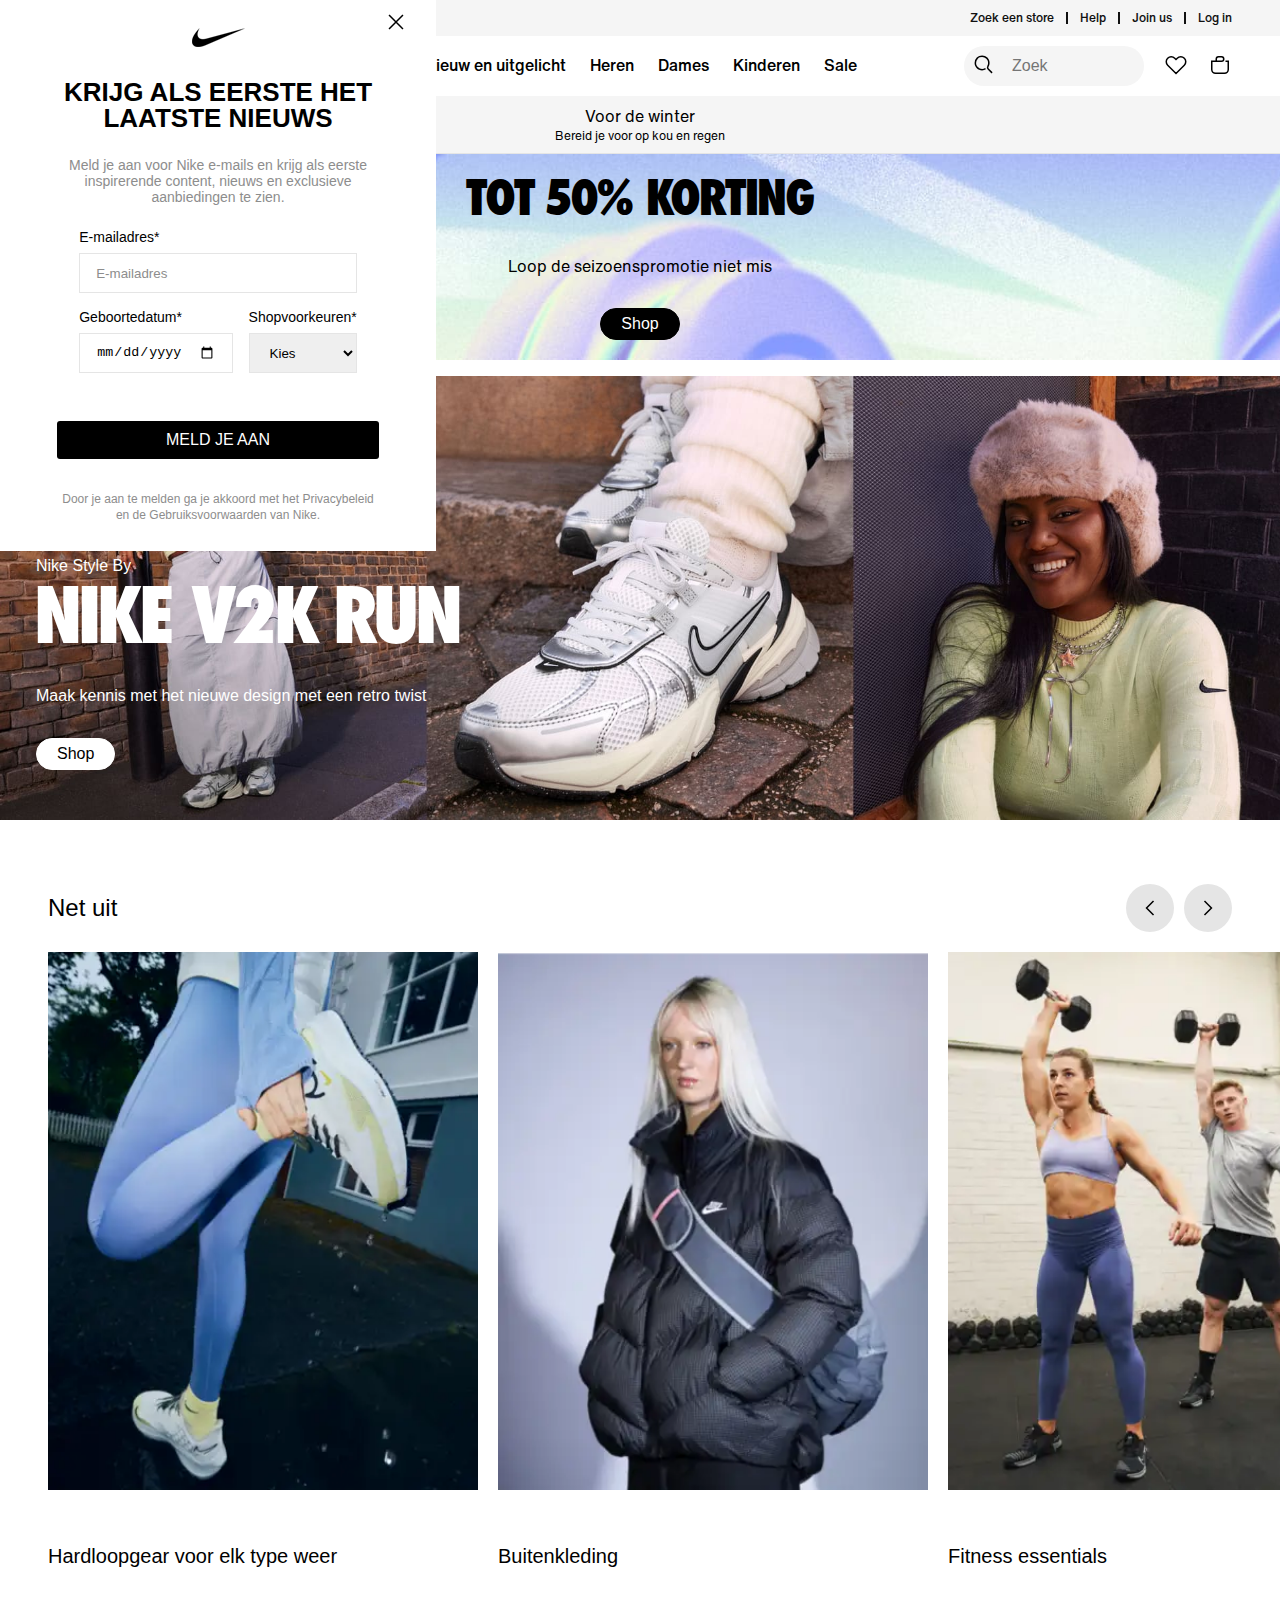
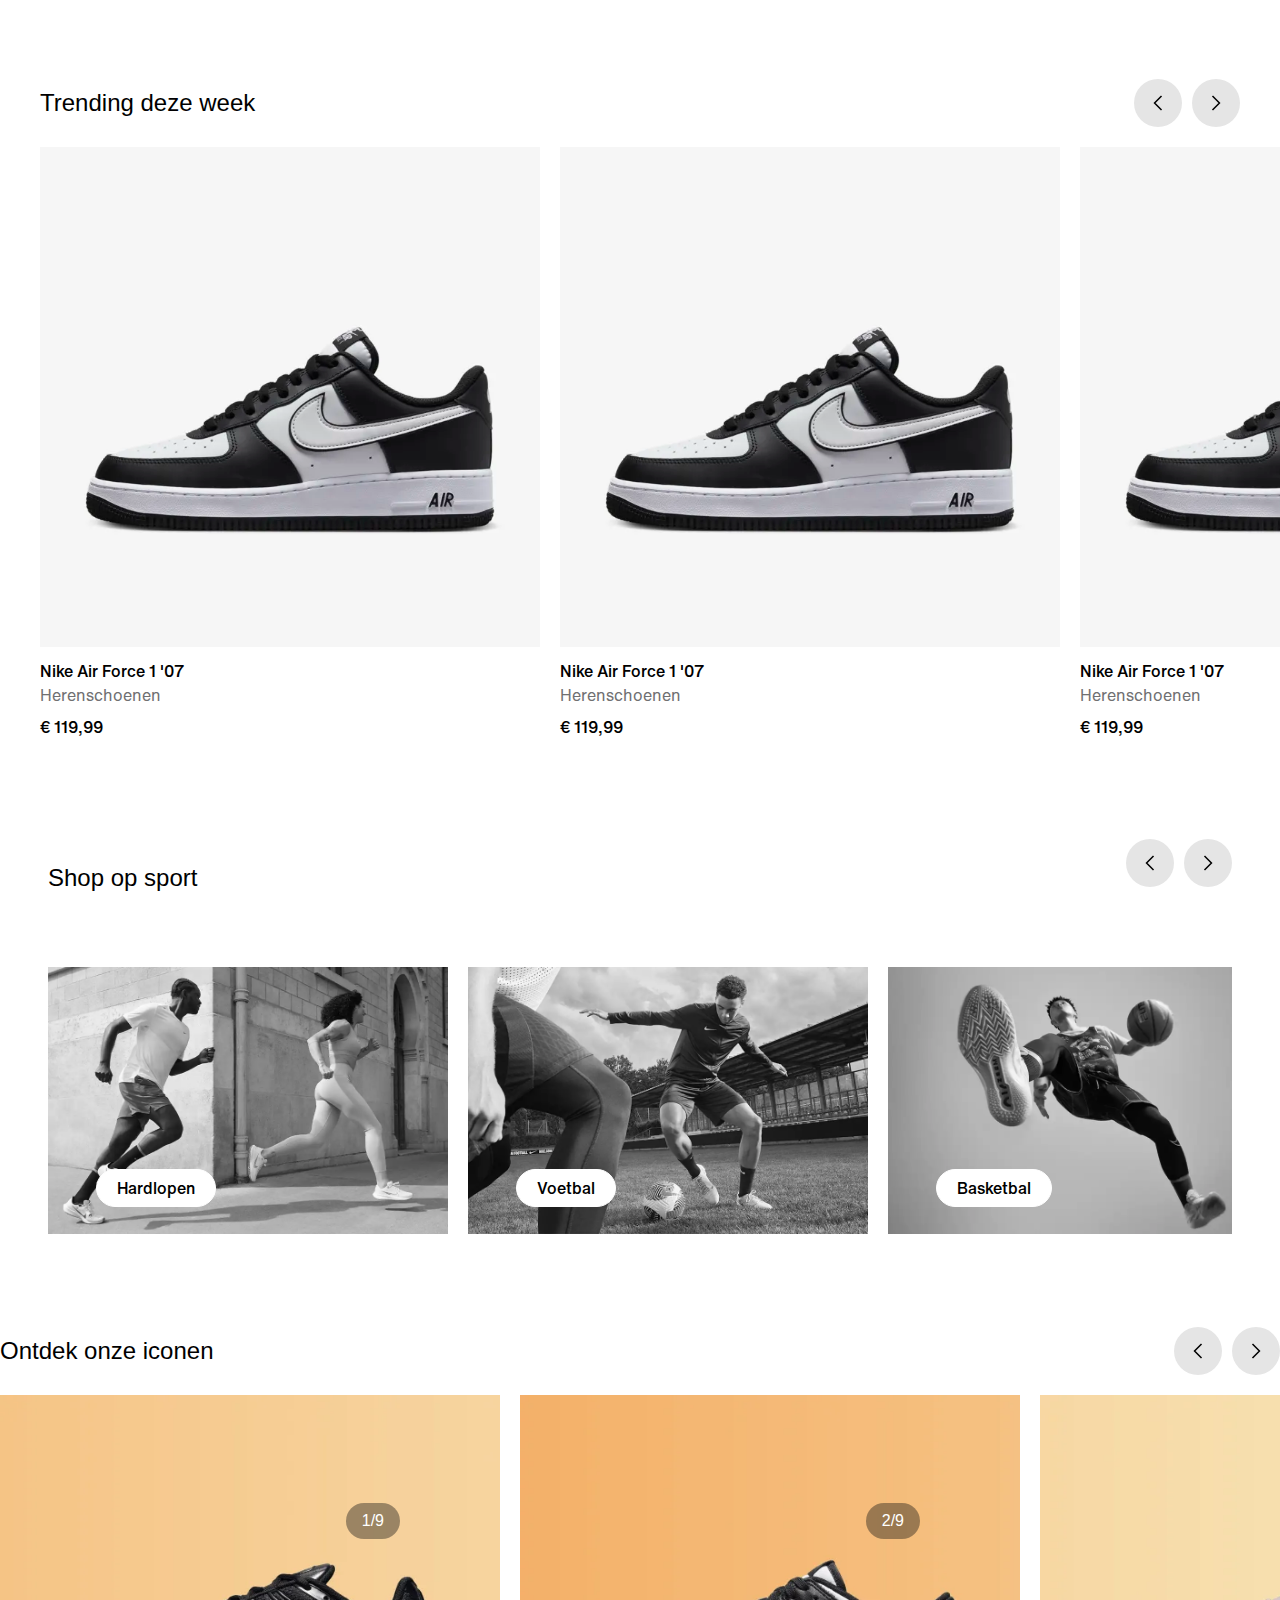
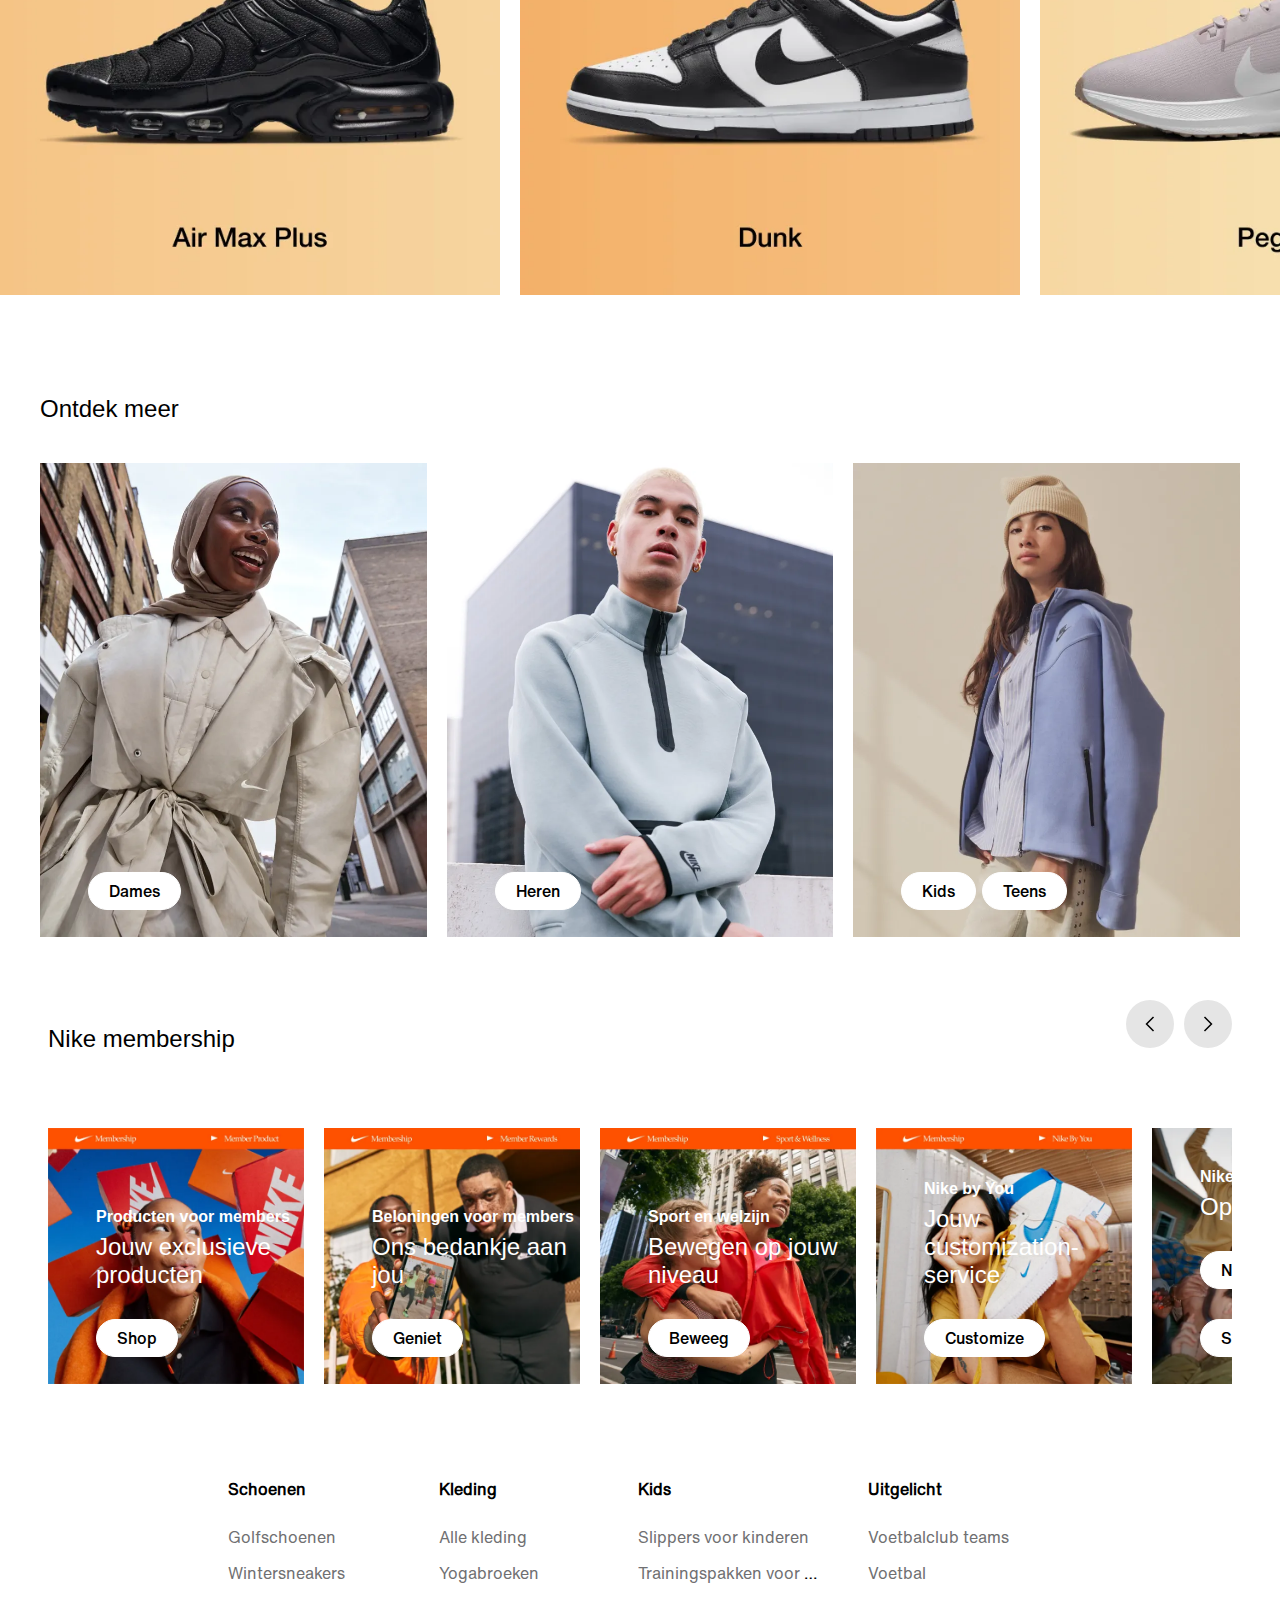
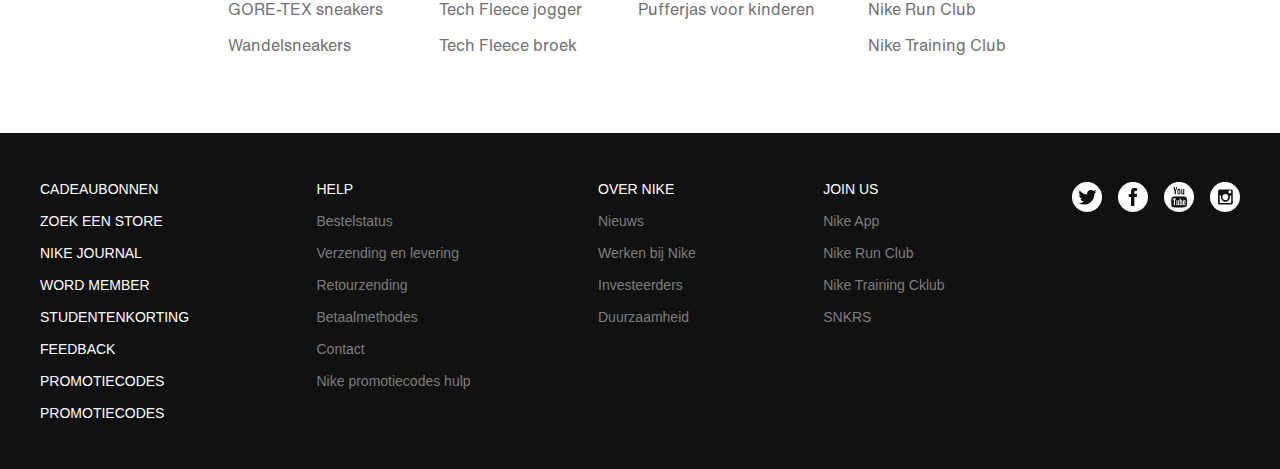
==== index.html @ 03cf0f96 "modal wip" ====
<!DOCTYPE html>
<html lang="en">
<head>
    <meta charset="UTF-8">
    <meta content="jouw naam" name="author">
    <meta content="width=device-width, initial-scale=1" name="viewport">
    <meta name="description"
          content="Nike inspireert alle atleten ter wereld met innovatieve producten, ervaringen en services.">
    <link rel="icon" href="/images/favicon.ico" type="image/x-icon">
    <link rel="shortcut icon" href="/images/favicon.ico" type="image/x-icon">
    <link href="styles/style.css" rel="stylesheet">
    <title>Nike. Just Do It. Nike NL</title>
</head>
<body>
<header>
    <a href="#mainContent">Ga door naar hoofdcontent</a>
    <section>
        <ul>
            <li>
                <svg fill="#111" height="24px" viewBox="0 0 26 32" width="24px">
                    <path
                        d="M14.4 5.52v-.08q0-.56.36-1t.92-.44 1 .36.48.96-.36 1-.96.4l-.24.08.08.12-.08.44-.16 1.28q.08.08.08.16l-.16.8q-.08.16-.16.24l-.08.32q-.16.64-.28 1.04t-.2.64V12q-.08.4-.12.64t-.28.8q-.16.32 0 1.04l.08.08q0 .24.2.56t.2.56q.08 1.6-.24 2.72l.16.48q.96.48.56 1.04l.4.16q.96.48 1.36.84t.8.76q.32.08.48.24l.24.08q1.68 1.12 3.36 2.72l.32.24v.08l-.08.16.24.16h.08q.24.16.32.16h.08q.08 0 .16-.08l.16-.08q.16-.16.32-.24h.32q.08 0 0 .08l-.32.16-.4.48h.56l.56.08q.24-.08.4-.16l.4-.24q.24-.08.48.16h.08q.08.08-.08.24l-.96.88q-.4.32-.72.4l-1.04.72q-.08.08-.16 0l-.24-.32-.16-.32-.2-.28-.24-.32-.2-.24-.16-.2-.32-.24q-.16 0-.32-.08l-1.04-.8q-.24 0-.56-.24-1.2-1.04-1.6-1.28l-.48-.32-.96-.16q-.48-.08-1.28-.48l-.64-.32q-.64-.32-.88-.32l-.32-.16q-.32-.08-.48-.16l-.16-.16q-.16 0-.32.08l-1.6.8-2 .88q-.8.64-1.52 1.04l-.88.4-1.36.96q-.16.16-.32 0l-.16.16q-.24.08-.32.08l-.32.16v.16h-.16l-.16.24q-.16.32-.32.36t-.2.12-.08.12l-.16.16-.24.16-.36-.04-.48.08-.32.08q-.4.08-.64-.12t-.4-.6q-.16-.24.16-.4l.08-.08q.08-.08.24-.08h.48L1.6 26l.32-.08q0-.16.08-.24.08-.08.24-.08v-.08q-.08-.16-.08-.32-.08-.16-.04-.24t.08-.08h.04l.08.24q.08.4.24.24l.08-.16q.08-.16.24-.16l.16.16.16-.16-.08-.08q0-.08.08-.08l.32-.32q.4-.48.96-.88 1.12-.88 2.4-1.36.4-.4.88-.4.32-.56.96-1.2.56-.4.8-.56.16-.32.4-.32H10l.16-.16q.16-.08.24-.16v-.4q0-.4.08-.64t.4-.24l.32-.32q-.16-.32-.16-.72h-.08q-.16-.24-.16-.48-.24-.4-.32-.64h-.24q-.08.24-.4.32l-.08.16q-.32.56-.56.84t-.88.68q-.4.4-.56.88-.08.24 0 .48l-.08.16h.08q0 .16.08.16h.08q.16.08.16.2t-.24.08-.36-.16-.2-.12l-.24.24q-.16.24-.32.2t-.08-.12l.08-.08q.08-.16 0-.16l-.64.16q-.08.08-.2 0t.04-.16l.4-.16q0-.08-.08-.08-.32.16-.64.08l-.4-.08-.08-.08q0-.08.08-.08.32.08.8-.08l.56-.24.64-.72.08-.16q.32-.64.68-1.16t.76-.84l.08-.32q.16-.32.32-.56t.4-.64l.24-.32q.32-.48.72-.48l.24-.24q.08-.08.08-.24l.16-.16-.08-.08q-.48-.4-.48-.72-.08-.56.36-.96t.88-.36.68.28l.16.16q.08 0 .08.08l.32.16v.24q.16.16.16.24.16-.24.48-.56l.4-1.28q0-.32.16-.64l.16-.24v-.16l.24-.96h.16l.24-.96q.08-.24 0-.56l-.32-.8z"></path>
                </svg>
            </li>
            <li>
                <svg fill="#111" height="24px" viewBox="0 0 39 33" width="24px">
                    <path
                        d="M10.94 25.626l-4.236-5.501L.201 22.28l3.734-5.756L.11 10.777l6.59 2.031 4.026-5.474.14 6.785 6.64 2.175-6.594 2.446.028 6.886zm.824 7.239l13.952-16.393L11.806.107h11.697l14.871 16.389-14.8 16.369h-11.81z"></path>
                </svg>
            </li>
        </ul>
        <ul>
            <li><a href="#">Zoek een store</a></li>
            <li><a href="#">Help</a></li>
            <li><a href="#">Join us</a></li>
            <li><a href="#">Log in</a></li>
        </ul>
    </section>
    <nav>
        <aside>
            <button>
                <svg aria-hidden="true" class="pre-close-icon" focusable="false" viewBox="0 0 24 24" role="img"
                     width="18px" height="18px" fill="none">
                    <path stroke="currentColor" stroke-width="1.5"
                          d="M18.973 5.027L5.028 18.972M5.027 5.027l13.945 13.945"></path>
                </svg>
            </button>
            <ul>
                <li>
                    <a href="products.html">Nieuw en uitgelicht</a>
                    <svg aria-hidden="true" class="pre-chevron chev-root pre-chevron-next d-sm-b d-lg-h"
                         focusable="false" viewBox="0 0 24 24" role="img" width="24px" height="24px" fill="none">
                        <path stroke="currentColor" stroke-width="1.5" d="M8.474 18.966L15.44 12 8.474 5.033"></path>
                    </svg>
                </li>
                <li>
                    <a href="products.html">Heren</a>
                    <svg aria-hidden="true" class="pre-chevron chev-root pre-chevron-next d-sm-b d-lg-h"
                         focusable="false" viewBox="0 0 24 24" role="img" width="24px" height="24px" fill="none">
                        <path stroke="currentColor" stroke-width="1.5" d="M8.474 18.966L15.44 12 8.474 5.033"></path>
                    </svg>
                </li>
                <li>
                    <a href="products.html">Dames</a>
                    <svg aria-hidden="true" class="pre-chevron chev-root pre-chevron-next d-sm-b d-lg-h"
                         focusable="false" viewBox="0 0 24 24" role="img" width="24px" height="24px" fill="none">
                        <path stroke="currentColor" stroke-width="1.5" d="M8.474 18.966L15.44 12 8.474 5.033"></path>
                    </svg>
                </li>
                <li>
                    <a href="products.html">Kinderen</a>
                    <svg aria-hidden="true" class="pre-chevron chev-root pre-chevron-next d-sm-b d-lg-h"
                         focusable="false" viewBox="0 0 24 24" role="img" width="24px" height="24px" fill="none">
                        <path stroke="currentColor" stroke-width="1.5" d="M8.474 18.966L15.44 12 8.474 5.033"></path>
                    </svg>
                </li>
                <li>
                    <a href="products.html">Sale</a>
                    <svg aria-hidden="true" class="pre-chevron chev-root pre-chevron-next d-sm-b d-lg-h"
                         focusable="false" viewBox="0 0 24 24" role="img" width="24px" height="24px" fill="none">
                        <path stroke="currentColor" stroke-width="1.5" d="M8.474 18.966L15.44 12 8.474 5.033"></path>
                    </svg>
                </li>
            </ul>
            <ul>
                <li>
                    <a>Jordan</a>
                </li>
                <li>
                    <a>Converse</a>
                </li>
            </ul>
            <article>
                        <span>
                            Word Nike member en geniet van de beste producten, inspiratie en verhalen op het gebied van sport.
                            <a>Meer info</a>
                        </span>
            </article>
            <ul>
                <li><a>Join Us</a></li>
                <li><a>Log in</a></li>
            </ul>
            <ul>
                <li>Winkelmandje</li>
                <li>Bestellingen</li>
                <li>Zoek een store</li>
                <li>Help</li>
            </ul>
        </aside>
        <ul>
            <li>
                <a href="index.html">
                    <svg fill="none" height="21" viewBox="0 0 58 21" width="58" xmlns="http://www.w3.org/2000/svg">
                        <path clip-rule="evenodd"
                              d="M57.8806 0.0689087L15.9637 17.8495C12.4738 19.3302 9.53801 20.0689 7.17214 20.0689C4.51015 20.0689 2.57096 19.1296 1.38007 17.2541C-0.164269 14.8341 0.510783 10.943 3.16004 6.83535C4.73304 4.43446 6.73272 2.23099 8.68146 0.123041C8.22293 0.868145 4.1758 7.60274 8.60185 10.7742C9.47751 11.4111 10.7225 11.7231 12.2541 11.7231C13.4832 11.7231 14.8938 11.5225 16.4446 11.1181L57.8806 0.0689087Z"
                              fill="black"
                              fill-rule="evenodd" />
                    </svg>
                </a>
            </li>
            <li>
                <ul>
                    <li><a href="products.html">Nieuw en uitgelicht</a></li>
                    <li><a href="products.html">Heren</a></li>
                    <li><a href="products.html">Dames</a></li>
                    <li><a href="products.html">Kinderen</a></li>
                    <li><a href="products.html">Sale</a></li>
                </ul>
            </li>
            <li>
                <ul>
                    <li>
                        <form>
                            <label for="searchBar"></label>
                            <input id="searchBar" placeholder="Zoek" type="text">
                            <button>
                                <svg width="20" height="19" viewBox="0 0 19 19" fill="none"
                                     xmlns="http://www.w3.org/2000/svg">
                                    <path
                                        d="M11.0509 13.6742C10.0049 14.3006 8.80807 14.6304 7.58887 14.6282C6.70227 14.6295 5.82417 14.4554 5.00505 14.1161C4.18593 13.7768 3.44195 13.279 2.81587 12.6512C2.1881 12.0252 1.69027 11.2812 1.35099 10.4621C1.0117 9.64294 0.837665 8.76484 0.838873 7.87824C0.838873 6.01424 1.59387 4.32724 2.81587 3.10524C3.44195 2.47747 4.18593 1.97964 5.00505 1.64035C5.82417 1.30107 6.70227 1.12703 7.58887 1.12824C9.45287 1.12824 11.1399 1.88324 12.3619 3.10524C12.9896 3.73132 13.4875 4.4753 13.8268 5.29442C14.166 6.11354 14.3401 6.99164 14.3389 7.87824C14.3406 9.07564 14.0227 10.2518 13.4179 11.2852C12.9009 12.1672 12.9839 13.2732 13.7069 13.9962L17.5599 17.8492"
                                        stroke="black" stroke-width="1.5" />
                                </svg>
                            </button>
                        </form>
                    </li>
                    <li>
                        <svg aria-hidden="true" class="pre-nav-design-icon" fill="none" focusable="false" height="24px"
                             role="img" viewBox="0 0 24 24" width="24px">
                            <path
                                d="M16.794 3.75c1.324 0 2.568.516 3.504 1.451a4.96 4.96 0 010 7.008L12 20.508l-8.299-8.299a4.96 4.96 0 010-7.007A4.923 4.923 0 017.205 3.75c1.324 0 2.568.516 3.504 1.451l.76.76.531.531.53-.531.76-.76a4.926 4.926 0 013.504-1.451"
                                stroke="currentColor"
                                stroke-width="1.5"></path>
                        </svg>
                    </li>
                    <li>
                        <svg aria-hidden="true" class="pre-nav-design-icon" fill="none" focusable="false" height="24px"
                             role="img" viewBox="0 0 24 24" width="24px">
                            <path
                                d="M8.25 8.25V6a2.25 2.25 0 012.25-2.25h3a2.25 2.25 0 110 4.5H3.75v8.25a3.75 3.75 0 003.75 3.75h9a3.75 3.75 0 003.75-3.75V8.25H17.5"
                                stroke="currentColor"
                                stroke-width="1.5"></path>
                        </svg>
                    </li>
                </ul>
            </li>
            <li>
                <ul>
                    <li>
                        <button>
                            <svg aria-hidden="true" class="pre-nav-design-icon" focusable="false" viewBox="0 0 24 24"
                                 role="img" width="24px" height="24px" fill="none">
                                <path stroke="currentColor" stroke-width="1.5"
                                      d="M13.962 16.296a6.716 6.716 0 01-3.462.954 6.728 6.728 0 01-4.773-1.977A6.728 6.728 0 013.75 10.5c0-1.864.755-3.551 1.977-4.773A6.728 6.728 0 0110.5 3.75c1.864 0 3.551.755 4.773 1.977A6.728 6.728 0 0117.25 10.5a6.726 6.726 0 01-.921 3.407c-.517.882-.434 1.988.289 2.711l3.853 3.853"></path>
                            </svg>
                        </button>
                    </li>
                    <li>
                        <a>
                            <svg aria-hidden="true" class="pre-nav-design-icon" fill="none" focusable="false"
                                 height="24px"
                                 role="img" viewBox="0 0 24 24" width="24px">
                                <path
                                    d="M16.794 3.75c1.324 0 2.568.516 3.504 1.451a4.96 4.96 0 010 7.008L12 20.508l-8.299-8.299a4.96 4.96 0 010-7.007A4.923 4.923 0 017.205 3.75c1.324 0 2.568.516 3.504 1.451l.76.76.531.531.53-.531.76-.76a4.926 4.926 0 013.504-1.451"
                                    stroke="currentColor"
                                    stroke-width="1.5"></path>
                            </svg>
                        </a>
                    </li>
                    <li>
                        <a>
                            <svg aria-hidden="true" class="pre-nav-design-icon" fill="none" focusable="false"
                                 height="24px"
                                 role="img" viewBox="0 0 24 24" width="24px">
                                <path
                                    d="M8.25 8.25V6a2.25 2.25 0 012.25-2.25h3a2.25 2.25 0 110 4.5H3.75v8.25a3.75 3.75 0 003.75 3.75h9a3.75 3.75 0 003.75-3.75V8.25H17.5"
                                    stroke="currentColor"
                                    stroke-width="1.5"></path>
                            </svg>
                        </a>
                    </li>
                    <li>
                        <button>
                            <svg aria-hidden="true" class="pre-nav-design-icon" focusable="false" viewBox="0 0 24 24"
                                 role="img" width="24px" height="24px" fill="none">
                                <path stroke="currentColor" stroke-width="1.5" d="M21 5.25H3M21 12H3m18 6.75H3"></path>
                            </svg>
                        </button>
                    </li>
                </ul>
            </li>
        </ul>
    </nav>
</header>
<main id="mainContent">
    <section class="infoSlider">
        <ul>
            <li>
                <p>Voor de winter</p>
                <p>Bereid je voor op kou en regen</p>
            </li>
            <li>
                <p>Shop alle nieuwe producten</p>
                <p><a href="#">Shop</a></p>
            </li>
            <li>
                <p>Gratis verzending en retourneren</p>
                <p>Nike members krijgen gratis verzending en kunnen binnen 60 dagen gratis retourneren. Meer info
                    Join Us</p>
            </li>
        </ul>
    </section>
    <section class="callToAction">
        <a href="#">
            <figure>
                <!--                <img alt="Hero image" src="images/calltoaction.png" />-->
                <figcaption>
                    <h1>Tot 50% korting</h1>
                    <p>Loop de seizoenspromotie niet mis</p>
                    <span>Shop</span>
                </figcaption>
            </figure>
        </a>
    </section>
    <section class="hero">
        <a href="#">
            <figure>
                <img alt="Hero image" src="images/hero.png" />
                <figcaption>
                    <h2>Nike Style By</h2>
                    <p>Nike V2K Run</p>
                    <p>Maak kennis met het nieuwe design met een retro twist</p>
                    <span>Shop</span>
                </figcaption>
            </figure>
        </a>
    </section>
    <section class="releasedSlider">
        <ul>
            <li>
                <h3>Net uit</h3>
            </li>
            <li>
                <ul>
                    <li>
                        <button>
                            <svg aria-hidden="true" fill="none" focusable="false" height="24px" role="img"
                                 viewBox="0 0 24 24"
                                 width="24px">
                                <path d="M15.525 18.966L8.558 12l6.967-6.967" stroke="currentColor"
                                      stroke-width="1.5"></path>
                            </svg>
                        </button>
                    </li>
                    <li>
                        <button>
                            <svg aria-hidden="true" fill="none" focusable="false" height="24px" role="img"
                                 viewBox="0 0 24 24"
                                 width="24px">
                                <path d="M8.474 18.966L15.44 12 8.474 5.033" stroke="currentColor"
                                      stroke-width="1.5"></path>
                            </svg>
                        </button>
                    </li>
                </ul>
            </li>
        </ul>
        <ul>
            <li>
                <a href="#">
                    <figure>
                        <img alt="" src="images/release1.png" />
                        <figcaption>
                            <p>Hardloopgear voor elk type weer</p>
                        </figcaption>
                    </figure>
                </a>
            </li>
            <li>
                <a href="#">
                    <figure>
                        <img alt="" src="images/release2.png" />
                        <figcaption>
                            <p>Buitenkleding</p>
                        </figcaption>
                    </figure>
                </a>
            </li>
            <li>
                <a href="#">
                    <figure>
                        <img alt="" src="images/release3.png" />
                        <figcaption>
                            <p>Fitness essentials</p>
                        </figcaption>
                    </figure>
                </a>
            </li>
            <li>
                <a href="#">
                    <figure>
                        <img alt="" src="images/release4.png" />
                        <figcaption>
                            <p>Nike Fleece</p>
                        </figcaption>
                    </figure>
                </a>
            </li>
            <li>
                <a href="#">
                    <figure>
                        <img alt="" src="images/release5.png" />
                        <figcaption>
                            <p>Air Max</p>
                        </figcaption>
                    </figure>
                </a>
            </li>
        </ul>
    </section>
    <section class="productSlider">
        <ul>
            <li>
                <h3>Trending deze week</h3>
            </li>
            <li>
                <ul>
                    <li>
                        <button>
                            <svg aria-hidden="true" fill="none" focusable="false" height="24px" role="img"
                                 viewBox="0 0 24 24"
                                 width="24px">
                                <path d="M15.525 18.966L8.558 12l6.967-6.967" stroke="currentColor"
                                      stroke-width="1.5"></path>
                            </svg>
                        </button>
                    </li>
                    <li>
                        <button>
                            <svg aria-hidden="true" fill="none" focusable="false" height="24px" role="img"
                                 viewBox="0 0 24 24"
                                 width="24px">
                                <path d="M8.474 18.966L15.44 12 8.474 5.033" stroke="currentColor"
                                      stroke-width="1.5"></path>
                            </svg>
                        </button>
                    </li>
                </ul>
            </li>
        </ul>
        <ul>
            <li>
                <a href="#">
                    <figure>
                        <img alt="" src="images/product1.png" />
                        <figcaption>
                            <p>Nike Air Force 1 '07</p>
                            <p>Herenschoenen</p>
                            <p>€ 119,99</p>
                        </figcaption>
                    </figure>
                </a>
            </li>
            <li>
                <a href="#">
                    <figure>
                        <img alt="" src="images/product1.png" />
                        <figcaption>
                            <p>Nike Air Force 1 '07</p>
                            <p>Herenschoenen</p>
                            <p>€ 119,99</p>
                        </figcaption>
                    </figure>
                </a>
            </li>
            <li>
                <a href="#">
                    <figure>
                        <img alt="" src="images/product1.png" />
                        <figcaption>
                            <p>Nike Air Force 1 '07</p>
                            <p>Herenschoenen</p>
                            <p>€ 119,99</p>
                        </figcaption>
                    </figure>
                </a>
            </li>
            <li>
                <a href="#">
                    <figure>
                        <img alt="" src="images/product1.png" />
                        <figcaption>
                            <p>Nike Air Force 1 '07</p>
                            <p>Herenschoenen</p>
                            <p>€ 119,99</p>
                        </figcaption>
                    </figure>
                </a>
            </li>
            <li>
                <a href="#">
                    <figure>
                        <img alt="" src="images/product1.png" />
                        <figcaption>
                            <p>Nike Air Force 1 '07</p>
                            <p>Herenschoenen</p>
                            <p>€ 119,99</p>
                        </figcaption>
                    </figure>
                </a>
            </li>
            <li>
                <a href="#">
                    <figure>
                        <img alt="" src="images/product1.png" />
                        <figcaption>
                            <p>Nike Air Force 1 '07</p>
                            <p>Herenschoenen</p>
                            <p>€ 119,99</p>
                        </figcaption>
                    </figure>
                </a>
            </li>
        </ul>
    </section>
    <section class="sportCategories">
        <ul>
            <li>
                <h3>Shop op sport</h3>
            </li>
            <li>
                <ul>
                    <li>
                        <svg aria-hidden="true" fill="none" focusable="false" height="24px" role="img"
                             viewBox="0 0 24 24"
                             width="24px">
                            <path d="M15.525 18.966L8.558 12l6.967-6.967" stroke="currentColor"
                                  stroke-width="1.5"></path>
                        </svg>
                    </li>
                    <li>
                        <svg aria-hidden="true" fill="none" focusable="false" height="24px" role="img"
                             viewBox="0 0 24 24"
                             width="24px">
                            <path d="M8.474 18.966L15.44 12 8.474 5.033" stroke="currentColor"
                                  stroke-width="1.5"></path>
                        </svg>
                    </li>
                </ul>
            </li>
        </ul>
        <ul>
            <li>
                <a href="#">
                    <figure>
                        <img alt="" src="images/running.png" />
                        <figcaption>
                            <span>Hardlopen</span>
                        </figcaption>
                    </figure>
                </a>
            </li>
            <li>
                <a href="#">
                    <figure>
                        <img alt="" src="images/football.png" />
                        <figcaption>
                            <span>Voetbal</span>
                        </figcaption>
                    </figure>
                </a>
            </li>
            <li>
                <a href="#">
                    <figure>
                        <img alt="" src="images/basketball.png" />
                        <figcaption>
                            <span>Basketbal</span>
                        </figcaption>
                    </figure>
                </a>
            </li>
            <li>
                <a href="#">
                    <figure>
                        <img alt="" src="images/fitness.png" />
                        <figcaption>
                            <span>Fitness en training</span>
                        </figcaption>
                    </figure>
                </a>
            </li>
            <li>
                <a href="#">
                    <figure>
                        <img alt="" src="images/tennis.png" />
                        <figcaption>
                            <span>Tennis</span>
                        </figcaption>
                    </figure>
                </a>
            </li>
            <li>
                <a href="#">
                    <figure>
                        <img alt="" src="images/yoga.png" />
                        <figcaption>
                            <span>Yoga</span>
                        </figcaption>
                    </figure>
                </a>
            </li>
            <li>
                <a href="#">
                    <figure>
                        <img alt="" src="images/skateboarding.png" />
                        <figcaption>
                            <span>Skateboarden</span>
                        </figcaption>
                    </figure>
                </a>
            </li>
            <li>
                <a href="#">
                    <figure>
                        <img alt="" src="images/dance.png" />
                        <figcaption>
                            <span>Dansen</span>
                        </figcaption>
                    </figure>
                </a>
            </li>
        </ul>
    </section>
    <section class="shoeCategorySlider">
        <ul>
            <li>
                <h3>Ontdek onze iconen</h3>
            </li>
            <li>
                <ul>
                    <li>
                        <button>
                            <svg aria-hidden="true" fill="none" focusable="false" height="24px" role="img"
                                 viewBox="0 0 24 24"
                                 width="24px">
                                <path d="M15.525 18.966L8.558 12l6.967-6.967" stroke="currentColor"
                                      stroke-width="1.5"></path>
                            </svg>
                        </button>
                    </li>
                    <li>
                        <button>
                            <svg aria-hidden="true" fill="none" focusable="false" height="24px" role="img"
                                 viewBox="0 0 24 24"
                                 width="24px">
                                <path d="M8.474 18.966L15.44 12 8.474 5.033" stroke="currentColor"
                                      stroke-width="1.5"></path>
                            </svg>
                        </button>
                    </li>
                </ul>
            </li>
        </ul>
        <ul>
            <li>
                <a href="#">
                    <figure>
                        <span>1/9</span>
                        <img alt="" src="images/shoe1.png" />
                    </figure>
                </a>
            </li>
            <li>
                <a href="#">
                    <figure>
                        <span>2/9</span>
                        <img alt="" src="images/shoe2.png" />
                    </figure>
                </a>
            </li>
            <li>
                <a href="#">
                    <figure>
                        <span>3/9</span>
                        <img alt="" src="images/shoe3.png" />
                    </figure>
                </a>
            </li>
            <li>
                <a href="#">
                    <figure>
                        <span>4/9</span>
                        <img alt="" src="images/shoe4.png" />
                    </figure>
                </a>
            </li>
            <li>
                <a href="#">
                    <figure>
                        <span>5/9</span>
                        <img alt="" src="images/shoe5.png" />
                    </figure>
                </a>
            </li>
            <li>
                <a href="#">
                    <figure>
                        <span>6/9</span>
                        <img alt="" src="images/shoe6.png" />
                    </figure>
                </a>
            </li>
            <li>
                <a href="#">
                    <figure>
                        <span>7/9</span>
                        <img alt="" src="images/shoe7.png" />
                    </figure>
                </a>
            </li>
            <li>
                <a href="#">
                    <figure>
                        <span>8/9</span>
                        <img alt="" src="images/shoe8.png" />
                    </figure>
                </a>
            </li>
            <li>
                <a href="#">
                    <figure>
                        <span>9/9</span>
                        <img alt="" src="images/shoe9.png" />
                    </figure>
                </a>
            </li>
        </ul>
    </section>
    <section class="sexCategories">
        <h3>Ontdek meer</h3>
        <ul>
            <li>
                <a href="#">
                    <figure>
                        <img alt="" src="images/women.png" />
                        <figcaption>
                            <span>Dames</span>
                        </figcaption>
                    </figure>
                </a>
            </li>
            <li>
                <a href="#">
                    <figure>
                        <img alt="" src="images/men.png" />
                        <figcaption>
                            <span>Heren</span>
                        </figcaption>
                    </figure>
                </a>
            </li>
            <li>
                <a href="#">
                    <figure>
                        <img alt="" src="images/kids.png" />
                        <figcaption>
                            <span>Kids</span>
                            <span>Teens</span>
                        </figcaption>
                    </figure>
                </a>
            </li>
        </ul>
    </section>
    <section class="membershipCategories">
        <ul>
            <li>
                <h3>Nike membership</h3>
            </li>
            <li>
                <ul>
                    <li>
                        <svg aria-hidden="true" fill="none" focusable="false" height="24px" role="img"
                             viewBox="0 0 24 24"
                             width="24px">
                            <path d="M15.525 18.966L8.558 12l6.967-6.967" stroke="currentColor"
                                  stroke-width="1.5"></path>
                        </svg>
                    </li>
                    <li>
                        <svg aria-hidden="true" fill="none" focusable="false" height="24px" role="img"
                             viewBox="0 0 24 24"
                             width="24px">
                            <path d="M8.474 18.966L15.44 12 8.474 5.033" stroke="currentColor"
                                  stroke-width="1.5"></path>
                        </svg>
                    </li>
                </ul>
            </li>
        </ul>
        <ul>
            <li>
                <a href="#">
                    <figure>
                        <img src="images/member1.png" alt="" />
                        <figcaption>
                            <h4>Producten voor members</h4>
                            <p>Jouw exclusieve producten</p>
                            <span>Shop</span>
                        </figcaption>
                    </figure>
                </a>
            </li>
            <li>
                <a href="#">
                    <figure>
                        <img src="images/member2.png" alt="" />
                        <figcaption>
                            <h4>Beloningen voor members</h4>
                            <p>Ons bedankje aan jou</p>
                            <span>Geniet</span>
                        </figcaption>
                    </figure>
                </a>
            </li>
            <li>
                <a href="#">
                    <figure>
                        <img src="images/member3.png" alt="" />
                        <figcaption>
                            <h4>Sport en welzijn</h4>
                            <p>Bewegen op jouw niveau</p>
                            <span>Beweeg</span>
                        </figcaption>
                    </figure>
                </a>
            </li>
            <li>
                <a href="#">
                    <figure>
                        <img src="images/member4.png" alt="" />
                        <figcaption>
                            <h4>Nike by You</h4>
                            <p>Jouw customization-service</p>
                            <span>Customize</span>
                        </figcaption>
                    </figure>
                </a>
            </li>
            <li>
                <a href="#">
                    <figure>
                        <img src="images/member5.png" alt="" />
                        <figcaption>
                            <h4>Nike apps</h4>
                            <p>Op je best</p>
                            <span>Nike app</span>
                            <span>SNKRS</span>
                        </figcaption>
                    </figure>
                </a>
            </li>
            <li>
                <a href="#">
                    <figure>
                        <img src="images/member6.png" alt="" />
                        <figcaption>
                            <h4>Meer membership</h4>
                            <span>Ontdek</span>
                        </figcaption>
                    </figure>
                </a>
            </li>
        </ul>
    </section>
    <section class="merchMenu">
        <ul>
            <li>
                <h5>Schoenen</h5>
                <ul>
                    <li><a href="#">Golfschoenen</a></li>
                    <li><a href="#">Wintersneakers</a></li>
                    <li><a href="#">GORE-TEX sneakers</a></li>
                    <li><a href="#">Wandelsneakers</a></li>
                    <li><a href="#">Air max 90 wit</a></li>
                    <li><a href="#">Gewichthefschoenen</a></li>
                    <li><a href="#">Sandals & Slides</a></li>
                    <li><a href="#">Black Running Shoes</a></li>
                    <li><a href="#">White Running Shoes</a></li>
                    <li><a href="#">Trail Running Shoes</a></li>
                    <li><a href="#">Running Shoes Sale</a></li>
                </ul>
            </li>
            <li>
                <h5>Kleding</h5>
                <ul>
                    <li><a href="#">Alle kleding</a></li>
                    <li><a href="#">Yogabroeken</a></li>
                    <li><a href="#">Tech Fleece jogger</a></li>
                    <li><a href="#">Tech Fleece broek</a></li>
                    <li><a href="#">Tech Fleece hoodie</a></li>
                    <li><a href="#">Voetbaltrainingspak</a></li>
                    <li><a href="#">Tech Fleece</a></li>
                    <li><a href="#">Plus Size</a></li>
                </ul>
            </li>
            <li>
                <h5>Kids</h5>
                <ul>
                    <li><a href="#">Slippers voor kinderen</a></li>
                    <li><a href="#">Trainingspakken voor kinderen in de sale</a></li>
                    <li><a href="#">Pufferjas voor kinderen</a></li>
                </ul>
            </li>
            <li>
                <h5>Uitgelicht</h5>
                <ul>
                    <li><a href="#">Voetbalclub teams</a></li>
                    <li><a href="#">Voetbal</a></li>
                    <li><a href="#">Nike Run Club</a></li>
                    <li><a href="#">Nike Training Club</a></li>
                    <li><a href="#">Factory Store</a></li>
                    <li><a href="#">Black Trainers</a></li>
                    <li><a href="#">Schoenen minder dan 50</a></li>
                    <li><a href="#">Witte voetbalschoenen</a></li>
                    <li><a href="#">Blauwe voetbalschoenen</a></li>
                    <li><a href="#">Cadeaus</a></li>
                    <li><a href="#">Cadeaus voor kinderen</a></li>
                    <li><a href="#">Voetbalcadeaus</a></li>
                    <li><a href="#">Yogacadeaus</a></li>
                    <li><a href="#">Sportcadeaus en fitnesscadeaus</a></li>
                </ul>
            </li>
        </ul>
    </section>
    <section class="modal">
        <article>
            <button>
                <svg aria-hidden="true" class="pre-close-icon" focusable="false" viewBox="0 0 24 24" role="img"
                     width="24px"
                     height="24px" fill="none">
                    <path stroke="currentColor" stroke-width="1.5"
                          d="M18.973 5.027L5.028 18.972M5.027 5.027l13.945 13.945"></path>
                </svg>
            </button>
            <img src="/images/swoosh_black.png" alt="Nike Black Swoosh Logo" />
            <h6>Krijg als eerste het laatste nieuws</h6>
            <p>Meld je aan voor Nike e-mails en krijg als eerste inspirerende content, nieuws en exclusieve aanbiedingen
                te
                zien.
            </p>
            <form>
                <ul>
                    <li>
                        <label for="Email">E-mailadres*</label>
                        <input type="email" id="Email" required placeholder="E-mailadres" />
                    </li>
                    <li>
                        <ul>
                            <li>
                                <label for="dateOfBirth">Geboortedatum*</label>
                                <input type="date" id="dateOfBirth" required />
                            </li>
                            <li>
                                <label for="shoppinPreferences">Shopvoorkeuren*</label>
                                <select id="shoppinPreferences">
                                    <option value="Kies" selected>Kies</option>
                                    <option value="Heren">Heren</option>
                                    <option value="Dames">Dames</option>
                                </select>
                            </li>
                        </ul>
                    </li>
                </ul>
                <button>Meld je aan</button>
            </form>
            <p>Door je aan te melden ga je akkoord met het Privacybeleid en de Gebruiksvoorwaarden van Nike.</p>
        </article>
    </section>
</main>
<footer>
    <ul>
        <li>Cadeaubonnen</li>
        <li>Zoek een store</li>
        <li>Nike journal</li>
        <li>Word member</li>
        <li>Studentenkorting</li>
        <li>Feedback</li>
        <li>Promotiecodes</li>
        <li>Promotiecodes</li>
    </ul>
    <ul>
        <li>Help</li>
        <li>Bestelstatus</li>
        <li>Verzending en levering</li>
        <li>Retourzending</li>
        <li>Betaalmethodes</li>
        <li>Contact</li>
        <li>Nike promotiecodes hulp</li>
    </ul>
    <ul>
        <li>Over Nike</li>
        <li>Nieuws</li>
        <li>Werken bij Nike</li>
        <li>Investeerders</li>
        <li>Duurzaamheid</li>
    </ul>
    <ul>
        <li>Join us</li>
        <li>Nike App</li>
        <li>Nike Run Club</li>
        <li>Nike Training Cklub</li>
        <li>SNKRS</li>
    </ul>
    <ul>
        <li>
            <svg width="30px" fill="#fff" height="30px" viewBox="0 0 24 24">
                <path
                    d="M12 0C9.813 0 7.8.533 5.96 1.6A11.793 11.793 0 0 0 1.6 5.96C.533 7.8 0 9.813 0 12s.533 4.2 1.6 6.04a11.793 11.793 0 0 0 4.36 4.36C7.8 23.467 9.813 24 12 24s4.2-.533 6.04-1.6a11.793 11.793 0 0 0 4.36-4.36C23.467 16.2 24 14.187 24 12s-.533-4.2-1.6-6.04a11.793 11.793 0 0 0-4.36-4.36C16.2.533 14.187 0 12 0zm6 9.28v.4c0 1.387-.333 2.72-1 4a8.186 8.186 0 0 1-2.84 3.12c-1.333.853-2.827 1.28-4.48 1.28a8.535 8.535 0 0 1-4.56-1.28h.72c1.387 0 2.613-.427 3.68-1.28-.64 0-1.213-.2-1.72-.6-.507-.4-.867-.92-1.08-1.56l.56.16c.373 0 .64-.053.8-.16a2.67 2.67 0 0 1-1.72-1 2.913 2.913 0 0 1-.68-1.88c.427.267.88.4 1.36.4-.907-.533-1.36-1.36-1.36-2.48 0-.533.133-1.04.4-1.52.8.96 1.72 1.707 2.76 2.24a8.133 8.133 0 0 0 3.4.88c-.107-.16-.16-.4-.16-.72 0-.8.293-1.493.88-2.08s1.28-.88 2.08-.88 1.547.293 2.24.88c.48-.107 1.12-.347 1.92-.72-.213.747-.64 1.28-1.28 1.6H18c.747-.16 1.28-.32 1.6-.48-.533.693-1.067 1.253-1.6 1.68z"></path>
            </svg>
        </li>
        <li>
            <svg width="30px" fill="#ffff" height="30px" viewBox="0 0 24 24">
                <path
                    d="M12 0C9.813 0 7.8.533 5.96 1.6A11.793 11.793 0 0 0 1.6 5.96C.533 7.8 0 9.813 0 12s.533 4.2 1.6 6.04a11.793 11.793 0 0 0 4.36 4.36C7.8 23.467 9.813 24 12 24s4.2-.533 6.04-1.6a11.793 11.793 0 0 0 4.36-4.36C23.467 16.2 24 14.187 24 12s-.533-4.2-1.6-6.04a11.793 11.793 0 0 0-4.36-4.36C16.2.533 14.187 0 12 0zm3.12 12h-2v7.2H10.4V12H8.64V9.52h1.76V8c0-1.12.187-1.92.56-2.4.427-.587 1.2-.88 2.32-.88h2V7.2h-1.2c-.427 0-.693.067-.8.2-.107.133-.16.387-.16.76v1.2h2.16L15.12 12z"></path>
            </svg>
        </li>
        <li>
            <svg width="30px" fill="#fff" height="30px" viewBox="0 0 24 24">
                <path
                    d="M11.28 17.6a.604.604 0 0 1-.2.24.43.43 0 0 1-.24.08c-.08 0-.133-.027-.16-.08a.557.557 0 0 1-.04-.24v-2.96h-.72v3.28a1 1 0 0 0 .12.52c.08.133.2.2.36.2.16 0 .307-.053.44-.16.133-.107.28-.24.44-.4v.48H12v-3.92h-.72v2.96zM6.96 14v-.8H9.6v.8h-.88v4.56h-.88V14h-.88zm4.96-4.72c-.107 0-.2-.04-.28-.12a.384.384 0 0 1-.12-.28v-2.4c0-.053.027-.107.08-.16.053-.053.147-.08.28-.08.133 0 .24.027.32.08a.27.27 0 0 1 .12.24v2.32c0 .107-.04.2-.12.28a.384.384 0 0 1-.28.12zm2 8.32c0-.64.027-1.307.08-2 0-.107-.04-.2-.12-.28-.08-.08-.16-.12-.24-.12h-.12l-.24.16v2.4l.24.16.16.08c.107 0 .173-.027.2-.08.027-.053.04-.16.04-.32zm.08-3.04c.213 0 .387.08.52.24.133.16.2.4.2.72v2.24c0 .267-.053.48-.16.64a.422.422 0 0 1-.44.2 2.1 2.1 0 0 1-.48-.12.506.506 0 0 1-.28-.24v.32h-.8V13.2h.8v1.76c.107-.107.213-.2.32-.28a.532.532 0 0 1 .32-.12zm3.92 5.12c.267-.213.427-.907.48-2.08.053-.587.107-1.147.16-1.68 0-.48-.053-1.013-.16-1.6-.107-1.173-.28-1.893-.52-2.16-.24-.267-1.267-.453-3.08-.56l-2.64-.08-2.72.08c-1.813.107-2.84.293-3.08.56-.24.267-.413.987-.52 2.16a16.07 16.07 0 0 0-.08 1.6c0 .533.027 1.093.08 1.68.107 1.173.28 1.88.52 2.12.24.24 1.267.44 3.08.6l2.72.08 2.64-.08c1.813-.16 2.853-.347 3.12-.56v-.08zM8.4 4h-.96l1.12 3.6v2.24h.96v-2.4L10.64 4h-.96l-.56 2.32h-.08L8.4 4zm2.32 2.56V8.8c0 .373.107.667.32.88.213.213.507.32.88.32s.667-.107.88-.32c.213-.213.32-.507.32-.88V6.56c0-.32-.107-.587-.32-.8-.213-.213-.507-.32-.88-.32s-.667.107-.88.32c-.213.213-.32.48-.32.8zm3.12-.96v3.6a1 1 0 0 0 .12.52c.08.133.213.2.4.2.187 0 .36-.04.52-.12.16-.08.32-.2.48-.36v.48h.88V5.6h-.88v3.2a.523.523 0 0 1-.24.24.645.645 0 0 1-.28.08c-.08 0-.133-.013-.16-.04-.027-.027-.04-.093-.04-.2V5.52h-.8v.08zM12 0c2.187 0 4.2.533 6.04 1.6a11.793 11.793 0 0 1 4.36 4.36C23.467 7.8 24 9.813 24 12s-.533 4.2-1.6 6.04a11.793 11.793 0 0 1-4.36 4.36C16.2 23.467 14.187 24 12 24s-4.2-.533-6.04-1.6a11.793 11.793 0 0 1-4.36-4.36C.533 16.2 0 14.187 0 12s.533-4.2 1.6-6.04A11.793 11.793 0 0 1 5.96 1.6C7.8.533 9.813 0 12 0zm4.56 16.08l-.08-.4c0-.16-.027-.28-.08-.36a.27.27 0 0 0-.24-.12.27.27 0 0 0-.24.12c-.053.08-.08.2-.08.36v.4h.72zm-.32-1.52c.32 0 .573.093.76.28.187.187.28.467.28.84v.96h-1.44v.8c0 .16.027.28.08.36.053.08.147.12.28.12.133 0 .227-.04.28-.12.053-.08.08-.227.08-.44v-.16h.72v.24c0 .373-.093.667-.28.88-.187.213-.453.32-.8.32-.347 0-.613-.107-.8-.32-.187-.213-.28-.507-.28-.88v-1.76c0-.32.107-.587.32-.8.213-.213.48-.32.8-.32z"></path>
            </svg>
        </li>
        <li>
            <svg width="30px" fill="#fff" height="30px" viewBox="0 0 24 24">
                <path
                    d="M16 12.48a4.723 4.723 0 0 1-.56 1.48 3.93 3.93 0 0 1-1.04 1.16 3.428 3.428 0 0 1-1.92.68 3.628 3.628 0 0 1-1.96-.48 3.414 3.414 0 0 1-1.4-1.48c-.48-.96-.587-1.973-.32-3.04H7.68l.08 5.52c0 .107.04.213.12.32.08.107.173.16.28.16h8.32c.107 0 .213-.053.32-.16.107-.107.16-.213.16-.32V10.8h-1.12c.16.533.213 1.093.16 1.68zm-3.68 2c.64 0 1.2-.24 1.68-.72s.72-1.053.72-1.72a2.56 2.56 0 0 0-.68-1.76c-.453-.507-1.013-.76-1.68-.76s-1.24.24-1.72.72-.72 1.053-.72 1.72.227 1.253.68 1.76c.453.507 1 .76 1.64.76h.08zm4.16-7.6h-1.12c-.107 0-.213.053-.32.16-.107.107-.16.213-.16.32v1.36c.107.213.267.32.48.32h1.12c.16 0 .28-.053.36-.16a.532.532 0 0 0 .12-.32v-1.2c0-.107-.053-.213-.16-.32-.107-.107-.213-.16-.32-.16zM12 0C9.813 0 7.8.533 5.96 1.6A11.793 11.793 0 0 0 1.6 5.96C.533 7.8 0 9.813 0 12s.533 4.2 1.6 6.04a11.793 11.793 0 0 0 4.36 4.36C7.8 23.467 9.813 24 12 24s4.2-.533 6.04-1.6a11.793 11.793 0 0 0 4.36-4.36C23.467 16.2 24 14.187 24 12s-.533-4.2-1.6-6.04a11.793 11.793 0 0 0-4.36-4.36C16.2.533 14.187 0 12 0zm6.24 16.88l-.08.08v.08a.926.926 0 0 1-.28.68 1.3 1.3 0 0 1-.68.36H7.52a.871.871 0 0 1-.68-.32 1.536 1.536 0 0 1-.36-.72l-.08-.16.08-9.84c0-.267.093-.507.28-.72.187-.213.413-.347.68-.4h9.68a1.3 1.3 0 0 1 .68.36 1.3 1.3 0 0 1 .36.68l.08 9.92z"></path>
            </svg>
        </li>
    </ul>
</footer>


<script defer src="scripts/script.js"></script>
</body>
</html>
---- styles/style.css ----
/*********************/
/* CUSTOM PROPERTIES */
/*********************/
:root {

    /*FONTS*/
    --font-size: 100%;
    --nike-futura: 'Nike-Futura', sans-serif;
    --helvetica-text: 'Helvetica Now Text', Helvetica, Arial, sans-serif;
    --helvetica-text-medium: 'Helvetica Now Text Medium', Helvetica, Arial, sans-serif;

    /*COLORS*/
    --color-text: #111;
    --color-background: #eee;
    --nike-grey: #F5F5F5;
    --shadow1: #e5e5e5;
    --footer-black: #111111FF;
    --text-lightgrey: #707072;
    --product-bestseller: #9E3500;

}

/*********************/
/* FONTS */
/*********************/

@font-face {
    font-family: 'Nike-Futura';
    src: url("../fonts/Nike-Futura.ttf") format('truetype');
    font-weight: normal;
    font-style: normal;
}

@font-face {
    font-family: 'Helvetica Now Text';
    src: url("../fonts/HelveticaNowText.ttf") format('truetype');
    font-weight: normal;
    font-style: normal;
}

@font-face {
    font-family: 'Helvetica Now Text Medium';
    src: url("../fonts/HelveticaNowTextMedium.ttf") format('truetype');
    font-weight: normal;
    font-style: normal;
}

/****************/
/* GENERIC STYLING */
/****************/

*, *::after, *::before {
    box-sizing: border-box;
    margin: 0;
    padding: 0;
    scroll-behavior: smooth;

}
html {
    font-size: var(--font-size); /*Variabele om de base font size in te stellen. In het geval van Chrome 16px.*/
    overflow-x: hidden;
}

body {
    position: relative;
    font-family: "Helvetica Now Display", sans-serif;
    height: auto;
    -webkit-font-smoothing: antialiased;
    -moz-osx-font-smoothing: grayscale;
    overflow-x: hidden;
}

section {
    padding: 0 3rem;
}

/* TODO Moet nog Helvetica now display worden */
h2 {
    font-size: 1.5rem;
    font-family: "Helvetica", sans-serif;
}

h3 {
    font-size: 1.5rem;
    font-weight: 500;
    line-height: 1.75rem;
}

ul {
    list-style-type: none;
}

p {
    font-size: 1rem;
    line-height: 1.5rem;
}

li {
    font-size: 1rem;
    line-height: 1rem;
}

a {
    text-decoration: none;
    color: black;
}

svg:hover {
    opacity: 0.6;
}

/****************/
/* BUTTON STYLING */
/****************/

button {
    background-color: white;
    border-radius: 5rem;
    border: none;
    color: black;
    padding: 0.375rem 1.25rem;
    font-size: 1rem;
    line-height: 1.5rem;
    cursor: pointer;
}

/*******************/
/* OVERLAY STYLING */
/*******************/

body::before {
    content: "";
    display: none;
    position: fixed;
    top: 0;
    left: 0;
    width: 100%;
    height: 100%;
    background-color: rgba(18, 18, 18, 0.36);
    backdrop-filter: blur(0.25rem);
    z-index: 19;
    opacity: 0;
    transition: opacity 0.5s ease-in-out;
}

body.showMenu::before {
    display: block;
    opacity: 1;
}

/****************/
/* HEADER STYLING */
/****************/


header > a {
    background-color: white;
    border: 0.125rem solid black;
    padding: 0.25rem 1rem;
    position: absolute;
    left: -100rem;
}

header > a:focus {
    left: 0.625rem;
    top: 0.625rem;
}

header aside {
    display: none;
}

header nav {
    position: static;
    background-color: white;
    transition: transform 0.6s ease;
}

header nav.slide-out {
    transform: translateY(-100%);
}

header nav.fixed {
    position: fixed;
    top: 0;
    left: 0;
    right: 0;
    z-index: 20;
    transform: translateY(0%);
}

header section {
    display: flex;
    justify-content: space-between;
    max-height: 3.75rem;
    padding: 0.375rem 3rem;
    background-color: var(--nike-grey);
}

header section ul {
    display: flex;
    gap: 1.5rem;
}

header section ul:last-child {
    gap: 0;
}

header section ul li {
    display: flex;
    justify-content: center;
    align-items: center;
    font-size: 0.75rem;
    color: var(--color-text);
}

header section ul li a {
    font-size: 0.75rem;
    line-height: 1;
    color: var(--color-text);
    font-family: var(--helvetica-text-medium);
    border-right: 0.125rem solid #111111;
    padding-right: 0.75rem;
    margin-right: 0.75rem;
}

header section ul li:last-child a {
    border-right: none;
    padding-right: 0;
    margin-right: 0;
}

header nav > ul {
    width: 100%;
    display: flex;
    align-items: center;
    justify-content: space-between;
    padding: 0.625rem 3rem;
}

header nav ul li ul {
    display: flex;
    justify-content: center;
    align-items: center;
    gap: 1.25rem;
}

header nav ul li:nth-child(2) ul {
    gap: 0;
}

header nav ul li:nth-child(2) ul li {
    font-family: var(--helvetica-text-medium);
    border-bottom: 0.125rem solid transparent;
    padding: 0.625rem 0.75rem;
    transition: border 0.1s;
    white-space: nowrap;
}

nav > ul > li:first-child {
    width: 16.75rem;
}

header nav ul li:nth-child(2) ul li a {
    display: block;
    width: 100%;
}

header nav ul li:nth-child(2) ul li:hover {
    border-bottom: 0.125rem solid black;
}

header nav ul li:nth-child(3) ul {
    display: flex;
    justify-content: end;
}

header form {
    position: relative;
}

header form button {
    all: unset;
    position: absolute;
    left: 0;
    top: 0.125rem;
    padding: 0.4375rem 0.625rem;
    cursor: pointer;
}

header form button:hover {
    background-color: #E5E5E5;
    border-radius: 100rem;
}

header form svg:hover {
    opacity: 1;
}

header input {
    background-color: var(--nike-grey);
    border: none;
    border-radius: 1.25rem;
    padding: 0.6875rem 1.25rem 0.6875rem 3rem;
    height: 2.5rem;
    max-width: 11.25rem;
}

header input:hover {
    background-color: #e5e5e5;
}

header input::placeholder {
    font-size: 1rem;
}

header nav > ul > li:last-child {
    display: none;
}

@media (max-width: 59.9375rem) {
    header section {
        display: none;
    }

    header nav > ul {
        padding: 0.5625rem 0.875rem 0.5625rem 1rem;
    }

    header nav > ul > li:last-child {
        display: block;
    }

    header nav > ul > li:nth-child(2) {
        display: none;
    }

    header nav > ul > li:nth-child(3) {
        display: none;
    }

    nav > ul > li:first-child {
        width: fit-content;
    }

    nav button {
        all: unset;
        padding: 0.5rem;
    }

    header aside {
        display: flex;
        flex-direction: column;
        background-color: white;
        position: absolute;
        right: 0;
        max-width: 20rem;
        z-index: 999;
        height: 100vh;
        padding: 2.5rem 1.875rem 9.375rem 2.25rem;
        transition-property: transform;
        transition-timing-function: cubic-bezier(0.4, 0, 0.2, 1);
        transition-duration: 300ms;
        transform: translateX(20rem);
    }

    header aside.showMenu {
        transform: translateX(0);
        overflow-x: hidden;
    }

    header aside li {
        display: flex;
        justify-content: space-between;
        align-items: center;
        font-size: 1.5rem;
        line-height: 1.75rem;
        padding: 0.625rem 0;
    }

    header aside > button {
        all: unset;
        align-self: end;
        cursor: pointer;
    }

    header button {
        cursor: pointer;
    }
}

/****************/
/* INFO SLIDER STYLING */
/****************/

.infoSlider {
    position: relative;
    width: 100%;
    max-height: 3.625rem;
    overflow: hidden;
    display: flex;
    justify-content: center;
    background-color: var(--nike-grey);
    padding: 0;
    box-shadow: inset 0 -0.0625rem 0 0 var(--shadow1);
}

.infoSlider div {
    display: flex;
    width: 100%;
    transition: transform 0.5s ease-in-out;
    overflow: hidden;
}

@keyframes slideLeft {
    0% { transform: translateX(0) }
    5%, 20% { transform: translateX(-100%) }
    25%, 40% { transform: translateX(-200%) }
    45%, 100% { transform: translateX(0) }
}

.infoSlider ul {
    display: flex;
    padding: 0.75rem 0 0.375rem;
    width: 100%;
    animation: slideLeft 18s infinite ease-in-out;
    animation-delay: 6s;
}



.infoSlider ul li {
    min-width: 100%;
    box-sizing: border-box;
    font-family: var(--helvetica-text);
}

.infoSlider p {
    line-height: 1;
    text-align: center;
}

.infoSlider p:last-child {
    font-size: 0.75rem;
    line-height: 1.5rem;
}

/************************/
/* CALLTOACTION STYLING */
/************************/

.callToAction {
    padding: 0;
}

.callToAction h1 {
    font-family: var(--nike-futura);
    font-size: 3rem;
    color: black;
    line-height: 1;
    text-transform: uppercase;
}

.callToAction * {
    text-align: center;
}

.callToAction p {
    font-family: var(--helvetica-text);
}

.callToAction span {
    color: white;
    font-weight: 500;
    padding: 0.375rem 1.25rem;
    border: 0.0625rem solid black;
    background-color: black;
    border-radius: 100rem;
    margin-top: 1.875rem;
}

.callToAction span:hover {
    border-color: #707072;
    background-color: #707072;
}

.callToAction h1 {
    margin-bottom: 0.5rem;
}

.callToAction p {
    color: black;
    margin-top: 1.5rem;
}

.callToAction figure img {
    width: 100%;
    height: auto;
}

.callToAction figure {
    display: flex;
    justify-content: center;
    align-items: center;
    position: relative;
    background-image: url("/images/calltoaction.png");
    padding: 1.25rem 0;
    background-repeat: no-repeat;
    background-size: cover ;
}

.callToAction figure figcaption {
    display: flex;
    flex-direction: column;
    align-items: center;
    color: white;
    margin: 0 auto;
}



@media (max-width: 84.375rem) {
    .callToAction figure figcaption {
        position: static;
    }
}

/****************/
/* HERO STYLING */
/****************/

.hero {
    margin-top: 1rem;
    padding: 0
}

.hero h2 {
    font-size: 1rem;
    font-weight: 500;
    line-height: 1.5rem;
}

.hero p:first-of-type {
    font-size: 4.75rem;
    font-family: var(--nike-futura);
    line-height: 1;
    text-transform: uppercase;
}

.hero p:last-of-type {
    margin: 1.875rem 0;
    line-height: 1.5rem;
}

.hero span {
    display: block;
    width: fit-content;
    color: black;
    font-weight: 500;
    padding: 0.375rem 1.25rem;
    border: 0.0625rem solid white;
    background-color: white;
    border-radius: 100rem;
    cursor: pointer;
}

.hero span:hover {
    background-color: #9e9ea0;
    border-color: #9e9ea0;
}

.hero figure img {
    max-width: 100%;
    height: auto;
}

.hero figure {
    position: relative;
}

.hero figure figcaption {
    color: white;
    position: absolute;
    bottom: 3.375rem;
    left: 2.25rem;
}

@media (max-width: 58.375rem) {
    .hero figure img {
        width: 100%;
        height: auto;
        content: url("/images/heromobile.png");
    }
}

/****************/
/* RELEASE SLIDER STYLING */
/****************/

.releasedSlider {
    display: flex;
    flex-direction: column;
    gap: 1.25rem;
    margin: 3.75rem 0;
    padding: 0;
}

.releasedSlider button.disabled {
    opacity: 0.5;
    cursor: pointer;
    pointer-events: none;
}

.releasedSlider ul {
    display: flex;
    gap: 1.25rem;
    overflow: auto;
    padding: 0 3rem;
}

.releasedSlider img {
    width: 26.875rem;
    height: auto;
}

.releasedSlider ul li a figure {
    padding-bottom: 2.5rem;
}

.releasedSlider figure p:nth-child(2) {
    color: var(--text-lightgrey)
}

.releasedSlider p {
    font-size: 1.25rem;
    line-height: 1.875rem;
    font-weight: 500;
    margin: 3rem 0 0.5rem;
}

.releasedSlider ul:first-of-type {
    display: flex;
    justify-content: space-between;
    align-items: center;
}

.releasedSlider ul:first-of-type li:nth-child(2) ul {
    padding: 0;
}


.releasedSlider ul li ul {
    display: flex;
    gap: 0.625rem;
}

.releasedSlider ul li ul li button {
    display: flex;
    justify-content: center;
    align-items: center;
    background-color: #E5E5E5;
    width: 3rem;
    height: 3rem;
    border-radius: 100rem;
    padding: 0;
}

.releasedSlider ul li ul li button:hover {
    transition-property: all;
    transition-timing-function: cubic-bezier(0.4, 0, 0.2, 1);
    transition-duration: 300ms;
    background-color: #CACACB;
}

.releasedSlider::-webkit-scrollbar {
    width: 0.875rem;
    height: 0.125rem;
}

.releasedSlider::-webkit-scrollbar-thumb {
    height: 0.125rem;
    background: #000000;
}

.releasedSlider::-webkit-scrollbar-track {
    width: 0.125rem;
    background: #FFF;
}

.releasedSlider ul::-webkit-scrollbar-track {
    margin: 0 2.5rem;
}

.releasedSlider ul::-webkit-scrollbar {
    width: 0.875rem;
}

.releasedSlider ul::-webkit-scrollbar-thumb {
    background-color: black;
    background-clip: content-box;
    border: solid transparent;
    border-width: 0.25rem 0;
    border-radius: 0.4375rem;
    box-shadow: inset 0 0 0 0.125rem;
}

.releasedSlider ul::-webkit-scrollbar-corner {
    background-color: transparent
}

.releasedSlider ul::-webkit-scrollbar-button {
    width: 0;
    height: 0;
    display: none
}

.releasedSlider ul:nth-child(2) {
    padding-inline-start: 3rem;
    padding-left: 3rem;
    scroll-padding-left: 3rem;
    scroll-snap-type: x mandatory;
}

.releasedSlider ul:nth-child(2) li {
    scroll-snap-align: start;
}

/****************/
/* PRODUCT SLIDER STYLING */
/****************/

.productSlider {
    display: flex;
    flex-direction: column;
    gap: 1.25rem;
    margin: 3.75rem 0;
    padding: 0;
}

.productSlider button.disabled {
    opacity: 0.5;
    cursor: pointer;
    pointer-events: none;
}

.productSlider ul {
    display: flex;
    gap: 1.25rem;
    overflow: auto;
    padding: 0 2.5rem;
}

.productSlider img {
    max-width: 31.25rem;
    aspect-ratio: 1/1;
}

.productSlider ul li a figure {
    display: flex;
    flex-direction: column;
    gap: 0.75rem;
    padding-bottom: 2.5rem;
}

.productSlider figcaption p {
    font-family: var(--helvetica-text-medium);
}

.productSlider figcaption p:nth-child(2) {
    font-family: var(--helvetica-text);
}

.productSlider figure p:nth-child(2) {
    color: var(--text-lightgrey)
}

.productSlider figure p:last-of-type {
    padding-top: 0.5rem;
}

.productSlider ul:first-of-type {
    display: flex;
    justify-content: space-between;
    align-items: center;
}

.productSlider ul:first-of-type li:nth-child(2) ul {
    padding: 0;
}


.productSlider ul li ul {
    display: flex;
    gap: 0.625rem;
}

.productSlider ul li ul li button {
    display: flex;
    justify-content: center;
    align-items: center;
    background-color: #E5E5E5;
    width: 3rem;
    height: 3rem;
    border-radius: 100rem;
    padding: 0;
}

.productSlider ul li ul li button:hover {
    transition-property: all;
    transition-timing-function: cubic-bezier(0.4, 0, 0.2, 1);
    transition-duration: 300ms;
    background-color: #CACACB;
}

.productSlider::-webkit-scrollbar {
    width: 0.875rem;
    height: 0.125rem;
}

.productSlider::-webkit-scrollbar-thumb {
    height: 0.125rem;
    background: #000000;
}

.productSlider::-webkit-scrollbar-track {
    width: 0.125rem;
    background: #FFF;
}

.productSlider ul::-webkit-scrollbar-track {
    margin: 0 2.5rem;
}

.productSlider ul::-webkit-scrollbar {
    width: 0.875rem;
}

.productSlider ul::-webkit-scrollbar-thumb {
    background-color: black;
    background-clip: content-box;
    border: solid transparent;
    border-width: 0.25rem 0;
    border-radius: 0.4375rem;
    box-shadow: inset 0 0 0 0.125rem;
}

.productSlider ul::-webkit-scrollbar-corner {
    background-color: transparent
}

.productSlider ul::-webkit-scrollbar-button {
    width: 0;
    height: 0;
    display: none
}

.productSlider ul:nth-child(2) {
    padding-inline-start: 2.5rem;
    padding-left: 2.5rem;
    scroll-padding-left: 2.5rem;
    scroll-snap-type: x mandatory;
}

.productSlider ul:nth-child(2) li {
    scroll-snap-align: start;
}

/****************/
/* SPORT CATEGORY SLIDER STYLING */
/****************/

.sportCategories {
    display: flex;
    flex-direction: column;
    gap: 1.25rem;
    margin: 3.75rem 0;
}

.sportCategories ul {
    display: flex;
    gap: 1.25rem;
    overflow-x: auto;
    overflow-y: hidden;
    padding-bottom: 1.875rem;
}

.sportCategories li {
    position: relative;
}

.sportCategories img {
    max-width: 25rem;
    aspect-ratio: 3/2;
}

.sportCategories span {
    position: absolute;
    left: 3rem;
    bottom: 1.875rem;
    font-family: var(--helvetica-text-medium);
    line-height: 1.5rem;
    display: block;
    width: fit-content;
    color: black;
    padding: 0.375rem 1.25rem;
    border: 0.0625rem solid white;
    background-color: white;
    border-radius: 100rem;
    cursor: pointer;
}

.sportCategories span:hover {
    border-color: #9e9ea0;
    background-color: #9e9ea0;
}

.sportCategories figure p:nth-child(2) {
    color: var(--text-lightgrey)
}

.sportCategories ul:first-of-type {
    display: flex;
    justify-content: space-between;
    align-items: center;
}

.sportCategories ul li ul {
    display: flex;
    gap: 0.625rem;
}

.sportCategories ul li ul li {
    display: flex;
    justify-content: center;
    align-items: center;
    background-color: #E5E5E5;
    width: 3rem;
    height: 3rem;
    border-radius: 100rem;
}

.sportCategories::-webkit-scrollbar {
    width: 0.875rem;
    height: 0.125rem;
}

.sportCategories::-webkit-scrollbar-thumb {
    height: 0.125rem;
    background: #000000;
}

.sportCategories::-webkit-scrollbar-track {
    width: 0.125rem;
    background: #FFF;
}

.sportCategories ul::-webkit-scrollbar-track {
    margin: 0 2.5rem;
}

.sportCategories ul::-webkit-scrollbar {
    width: 0.875rem;
}

.sportCategories ul::-webkit-scrollbar-thumb {
    background-color: black;
    background-clip: content-box;
    border: solid transparent;
    border-width: 0.25rem 0;
    border-radius: 0.4375rem;
    box-shadow: inset 0 0 0 0.125rem;
}

.sportCategories ul::-webkit-scrollbar-corner {
    background-color: transparent
}

.sportCategories ul::-webkit-scrollbar-button {
    width: 0;
    height: 0;
    display: none
}

/********************************/
/* SHOE CATEGORY SLIDER STYLING */
/********************************/

.shoeCategorySlider {
    display: flex;
    flex-direction: column;
    gap: 1.25rem;
    margin: 3.75rem 0;
    padding: 0;
}

.shoeCategorySlider ul {
    display: flex;
    gap: 1.25rem;
    overflow: hidden;
}

.shoeCategorySlider img {
    max-width: 31.25rem;
    aspect-ratio: 1/1;
}

.shoeCategorySlider ul li a figure {
    display: flex;
    flex-direction: column;
    gap: 0.75rem;
    padding-bottom: 2.5rem;
    position: relative;
}

.shoeCategorySlider span {
    color: white;
    font-size: 1rem;
    line-height: 1.5rem;
    background-color: #11111166;
    border-radius: 1.25rem;
    position: absolute;
    padding: 0.375rem 1rem;
    right: 20%;
    top: 20%;
}

.shoeCategorySlider ul:first-of-type {
    display: flex;
    justify-content: space-between;
    align-items: center;
}

.shoeCategorySlider ul:first-of-type li:nth-child(2) ul {
    padding: 0;
}


.shoeCategorySlider ul li ul {
    display: flex;
    gap: 0.625rem;
}

.shoeCategorySlider ul li ul li button {
    display: flex;
    justify-content: center;
    align-items: center;
    background-color: #E5E5E5;
    width: 3rem;
    height: 3rem;
    border-radius: 100rem;
    padding: 0;
}

.shoeCategorySlider ul li ul li button:hover {
    transition-property: all;
    transition-timing-function: cubic-bezier(0.4, 0, 0.2, 1);
    transition-duration: 300ms;
    background-color: #CACACB;
}

/****************/
/* SEX CATEGORY STYLING */
/****************/

.sexCategories {
    display: flex;
    flex-direction: column;
    padding: 0 2.5rem;
    gap: 2.5rem;
}

.sexCategories ul {
    display: flex;
    gap: 1.25rem;
}

.sexCategories figcaption {
    position: absolute;
    left: 3rem;
    bottom: 1.875rem;
}

.sexCategories span {
    font-family: var(--helvetica-text-medium);
    line-height: 1.5rem;
    display: block;
    width: fit-content;
    color: black;
    padding: 0.375rem 1.25rem;
    border: 0.0625rem solid white;
    background-color: white;
    border-radius: 100rem;
    cursor: pointer;
}

.sexCategories figcaption:last-of-type {
    display: flex;
    gap: 0.375rem;
}

.sexCategories span:hover {
    border-color: #9e9ea0;
    background-color: #9e9ea0;
}

.sexCategories li {
    position: relative;
}

.sexCategories img {
    max-width: 100%;
    height: auto;
}

/****************/
/* MEMBERSHIP CATEGORY STYLING */
/****************/

.membershipCategories {
    display: flex;
    flex-direction: column;
    gap: 1.25rem;
    margin: 3.75rem 0;
}

.membershipCategories ul {
    display: flex;
    gap: 1.25rem;
    overflow-x: visible;
    overflow-y: hidden;
    padding-bottom: 1.875rem;
}

.membershipCategories li {
    position: relative;
}

.membershipCategories img {
    width: 16rem;
    height: auto;
}

.membershipCategories figcaption {
    position: absolute;
    left: 3rem;
    bottom: 1.875rem;
}

.membershipCategories h4 {
    font-size: 1rem;
    line-height: 1.5rem;
    color: white;
    margin-bottom: 0.25rem;
}

.membershipCategories p {
    font-size: 1.5rem;
    line-height: 1.75rem;
    color: white;
    margin-bottom: 0.5rem;
}

.membershipCategories span {
    font-family: var(--helvetica-text-medium);
    line-height: 1.5rem;
    display: block;
    width: fit-content;
    color: black;
    padding: 0.375rem 1.25rem;
    border: 0.0625rem solid white;
    background-color: white;
    border-radius: 100rem;
    cursor: pointer;
    margin-top: 1.875rem;
}

.membershipCategories span:hover {
    border-color: #9e9ea0;
    background-color: #9e9ea0;
}

.membershipCategories ul:first-of-type {
    display: flex;
    justify-content: space-between;
    align-items: center;
}

.membershipCategories ul li ul {
    display: flex;
    gap: 0.625rem;
}

.membershipCategories ul li ul li {
    display: flex;
    justify-content: center;
    align-items: center;
    background-color: #E5E5E5;
    width: 3rem;
    height: 3rem;
    border-radius: 100rem;
}

.membershipCategories::-webkit-scrollbar {
    width: 0.875rem;
    height: 0.125rem;
}

.membershipCategories::-webkit-scrollbar-thumb {
    height: 0.125rem;
    background: #000000;
}

.membershipCategories::-webkit-scrollbar-track {
    width: 0.125rem;
    background: #FFF;
}

.membershipCategories ul::-webkit-scrollbar-track {
    margin: 0 2.5rem;
}

.membershipCategories ul::-webkit-scrollbar {
    width: 0.875rem;
}

.membershipCategories ul::-webkit-scrollbar-thumb {
    background-color: black;
    background-clip: content-box;
    border: solid transparent;
    border-width: 0.25rem 0;
    border-radius: 0.4375rem;
    box-shadow: inset 0 0 0 0.125rem;
}

.membershipCategories ul::-webkit-scrollbar-corner {
    background-color: transparent
}

.membershipCategories ul::-webkit-scrollbar-button {
    width: 0;
    height: 0;
    display: none
}

/**********************/
/* MERCH MENU STYLING */
/**********************/

.merchMenu {
    font-family: var(--helvetica-text);
    max-height: 12rem;
    overflow: hidden;
    transition: all 5s linear;
    margin: 0 auto 4rem;
    width: fit-content;
}

.merchMenu ul {
    display: flex;
    justify-content: center;
    column-gap: 2.875rem;
    max-width: 57.5rem
}

.merchMenu ul > li {
    max-width: 11.5rem;
}

.merchMenu ul li ul {
    display: flex;
    flex-direction: column;
}

.merchMenu ul li ul li {
    margin-bottom: 0.75rem;
    overflow: hidden;
    text-overflow: ellipsis;
    white-space: nowrap;
}

.merchMenu:hover {
    max-height: 100%;
}

.merchMenu:hover ul li ul li {
    overflow: visible;
    text-overflow: clip;
    white-space: normal;
}

.merchMenu a {
    color: var(--text-lightgrey);
    font-size: 1rem;
    line-height: 1.5rem;

}

.merchMenu h5 {
    font-family: var(--helvetica-text);
    font-size: 1rem;
    line-height: 1.5rem;
    margin-bottom: 1.5rem;
}

/*****************/
/* MODAL STYLING */
/*****************/

.modal {
    display: flex;
    flex-direction: column;
    align-items: center;
    background-color: white;
    position: absolute;
    top: 0;
    left: 0;
    width: 100%;
    max-width: 27.25rem;
    padding: 0;
}

.modal article {
    display: flex;
    flex-direction: column;
    position: relative;
    padding: 1.75rem;
    margin: 0 1.75rem;
}

.modal img {
    margin: 0 auto;
}

.modal h6 {
    text-align: center;
    font-size: 1.625rem;
    line-height: 1.625rem;
    text-transform: uppercase;
    padding: 2rem 0 1.625rem;
}

.modal button {
    all: unset;
    width: fit-content;
    position: absolute;
    right: 0;
    top: 0.625rem;
}

.modal form {
    display: flex;
    flex-direction: column;
    align-items: center;
    width: 100%;
}

.modal form>button {
    all: unset;
    background-color: black;
    width: 100%;
    max-width: 18.125rem;
    text-transform: uppercase;
    color: white;
    font-size: 1rem;
    line-height: 1;
    text-align: center;
    padding: 0 1rem;
    border-radius: 0.1875rem;
    height: 2.375rem;
    margin-bottom: 2rem;
    cursor: pointer;
}

.modal article p {
    font-size: .875rem;
    line-height: 1rem;
    color: #8D8D8D;
    text-align: center;
}

.modal p:first-of-type {
    margin-bottom: 1.5rem;
}

.modal p:last-of-type {
    font-size: 0.75rem;
}

.modal input {
    width: 100%;
    border: 0.0625rem solid #E5E5E5;
    height: 2.5rem;
    padding: 0 1rem;
}

.modal ul li {
    display: flex;
    flex-direction: column;
}

.modal ul li ul {
    display: flex;
    flex-direction: row;
    justify-content: space-between;
    gap: 1rem;
    margin: 1rem 0 3rem;
}

.modal label {
    font-size: 0.875rem;
    margin-bottom: 0.5rem;
}

.modal select {
    width: 100%;
    border: 0.0625rem solid #E5E5E5;
    height: 2.5rem;
    padding: 0 1rem;
}



.modal input::placeholder {
    color: #8D8D8D;
}

.modal select::placeholder {
    color: #8D8D8D;
}

/****************/
/* FOOTER STYLING */
/****************/

footer {
    display: flex;
    gap: 1.25rem;
    color: white;
    background-color: var(--footer-black);
    padding: 2.5rem;
}

/******************************** PAGE 2 STYLING ***************************/

/*************************/
/*  PRODUCT HEADER STYLING */
/*************************/

.productHeader {
    display: flex;
    background-color: white;
    position: sticky;
    top: 0;
    justify-content: space-between;
    padding: 1.25rem 3rem;
    transition: font-size 200ms ease;
}

.productHeader ul {
    display: flex;
    gap: 0.625rem;
}

.productHeader ul li button {
    display: flex;
    align-items: center;
    gap: 0.625rem;
}

.productHeader.sticky h1 {
    font-size: 1rem;
    transition-property: transform;
    transition-timing-function: cubic-bezier(0.4, 0, 0.2, 1);
    transition-duration: 200ms;
}

/*************************/
/*  PRODUCT GRID STYLING */
/*************************/

.productGrid {
    display: flex;
    justify-content: space-between;
    gap: 3.75rem;
}

.productGrid > aside {
    width: 13.25rem;
    transition: transform 0.2s ease-in-out;
    transform: translateX(0);
}

.productGrid > aside.slideOut {
    transform: translateX(-150%);
}

/* Add this class to make the sidebar sticky when it slides out */
.productGrid > aside.sticky {
    position: fixed;
    top: 0;
    bottom: 0;
    overflow-y: auto;
}

.productHeader.sticky {
    position: fixed;
    top: 0;
    width: 100%;
    z-index: 1000; /* Adjust z-index based on your needs */
}

.productGrid ul {
    padding-bottom: 3.125rem;
}

.productGrid input {
    padding-bottom: 3.125rem;
}

.productGrid ul:first-of-type li {
    font-size: 1.25rem;
    font-weight: 500;
    padding: 0.625rem 0;
}

.productGrid section {
    display: grid;
    grid-template-columns: 1fr 1fr 1fr;
    column-gap: 1.25rem;
    row-gap: 2.5rem;
}

.productGrid article img {
    max-width: 100%;
    height: auto;
}

.productGrid article p:first-of-type {
    color: var(--product-bestseller);
    font-weight: 500;
}

.productGrid article p:last-of-type::after {
    content: '€149,99';
    opacity: 0.5;
    text-decoration-line: line-through;
    padding-left: 0.625rem;
}

/*************************/
/*  FOOTER STYLING */
/*************************/

footer {
    display: flex;
    justify-content: space-between;
}

footer ul {

}

footer ul li {
    color: #7e7e7e;
    font-size: 0.875rem;
    line-height: 1;
    padding: 0.5625rem 0;
}

footer ul li:hover {
    color: white;
}

footer ul li:first-child {
    color: white;
    text-transform: uppercase;
}

footer ul:first-of-type {
    color: white;
    text-transform: uppercase;
}

footer ul:first-of-type li {
    color: white;
}

footer ul:last-of-type {
    display: flex;
    gap: 1rem;
}

/*************************/
/*  MOBILE STYLING */
/*************************/

@media (max-width: 48rem) {
    footer {
        flex-direction: column;
    }
}
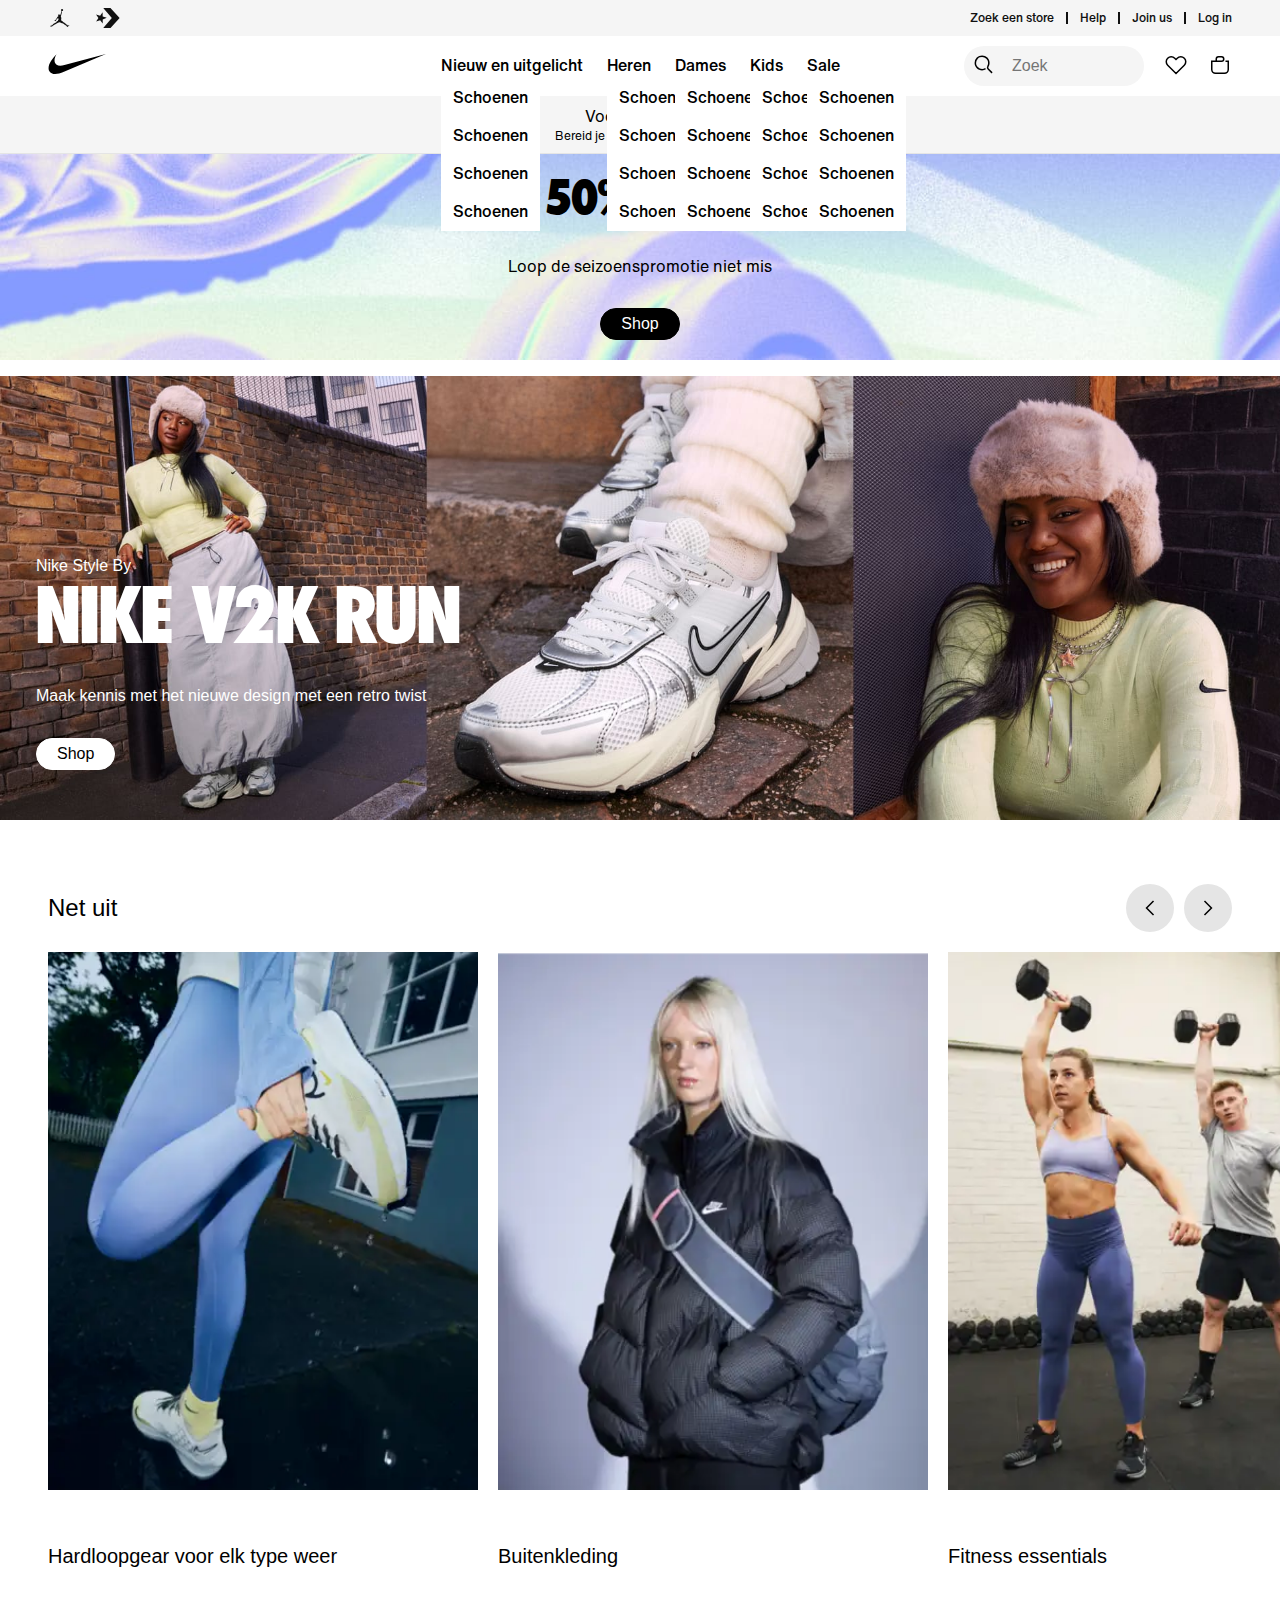
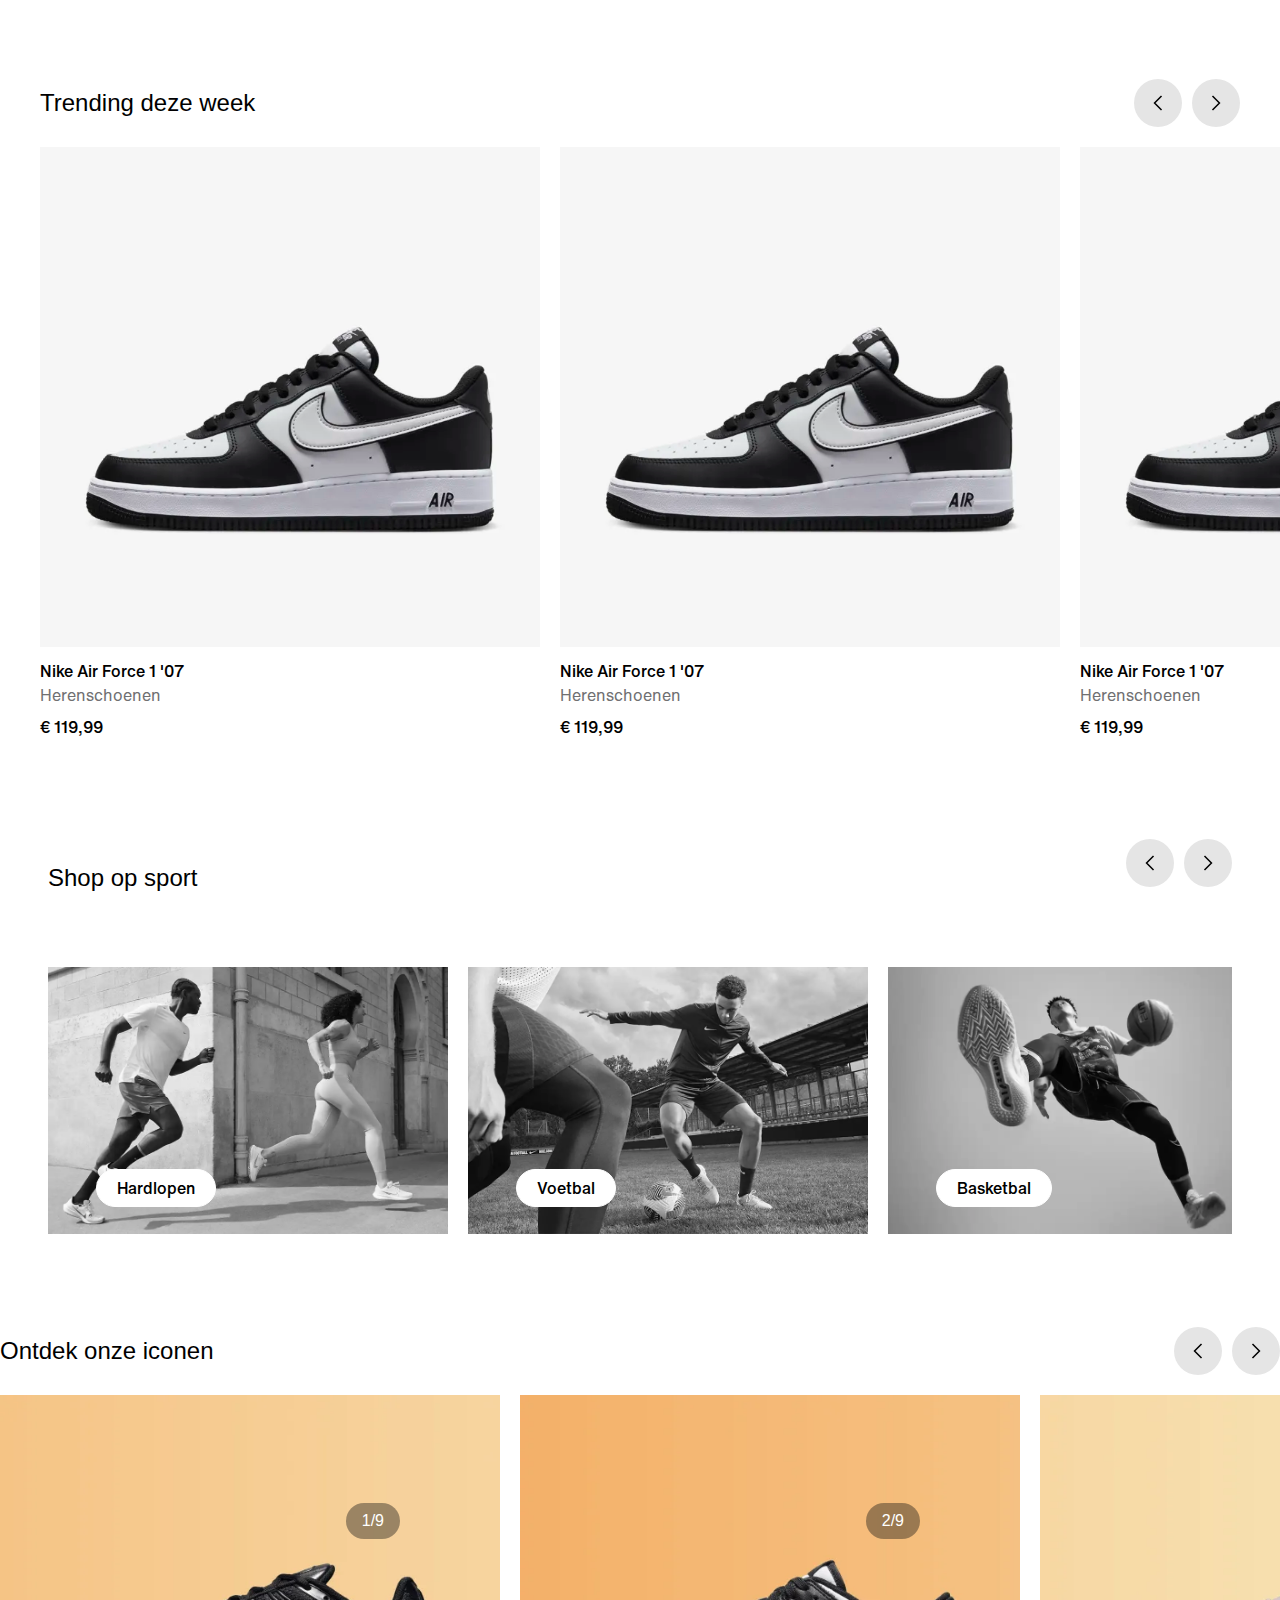
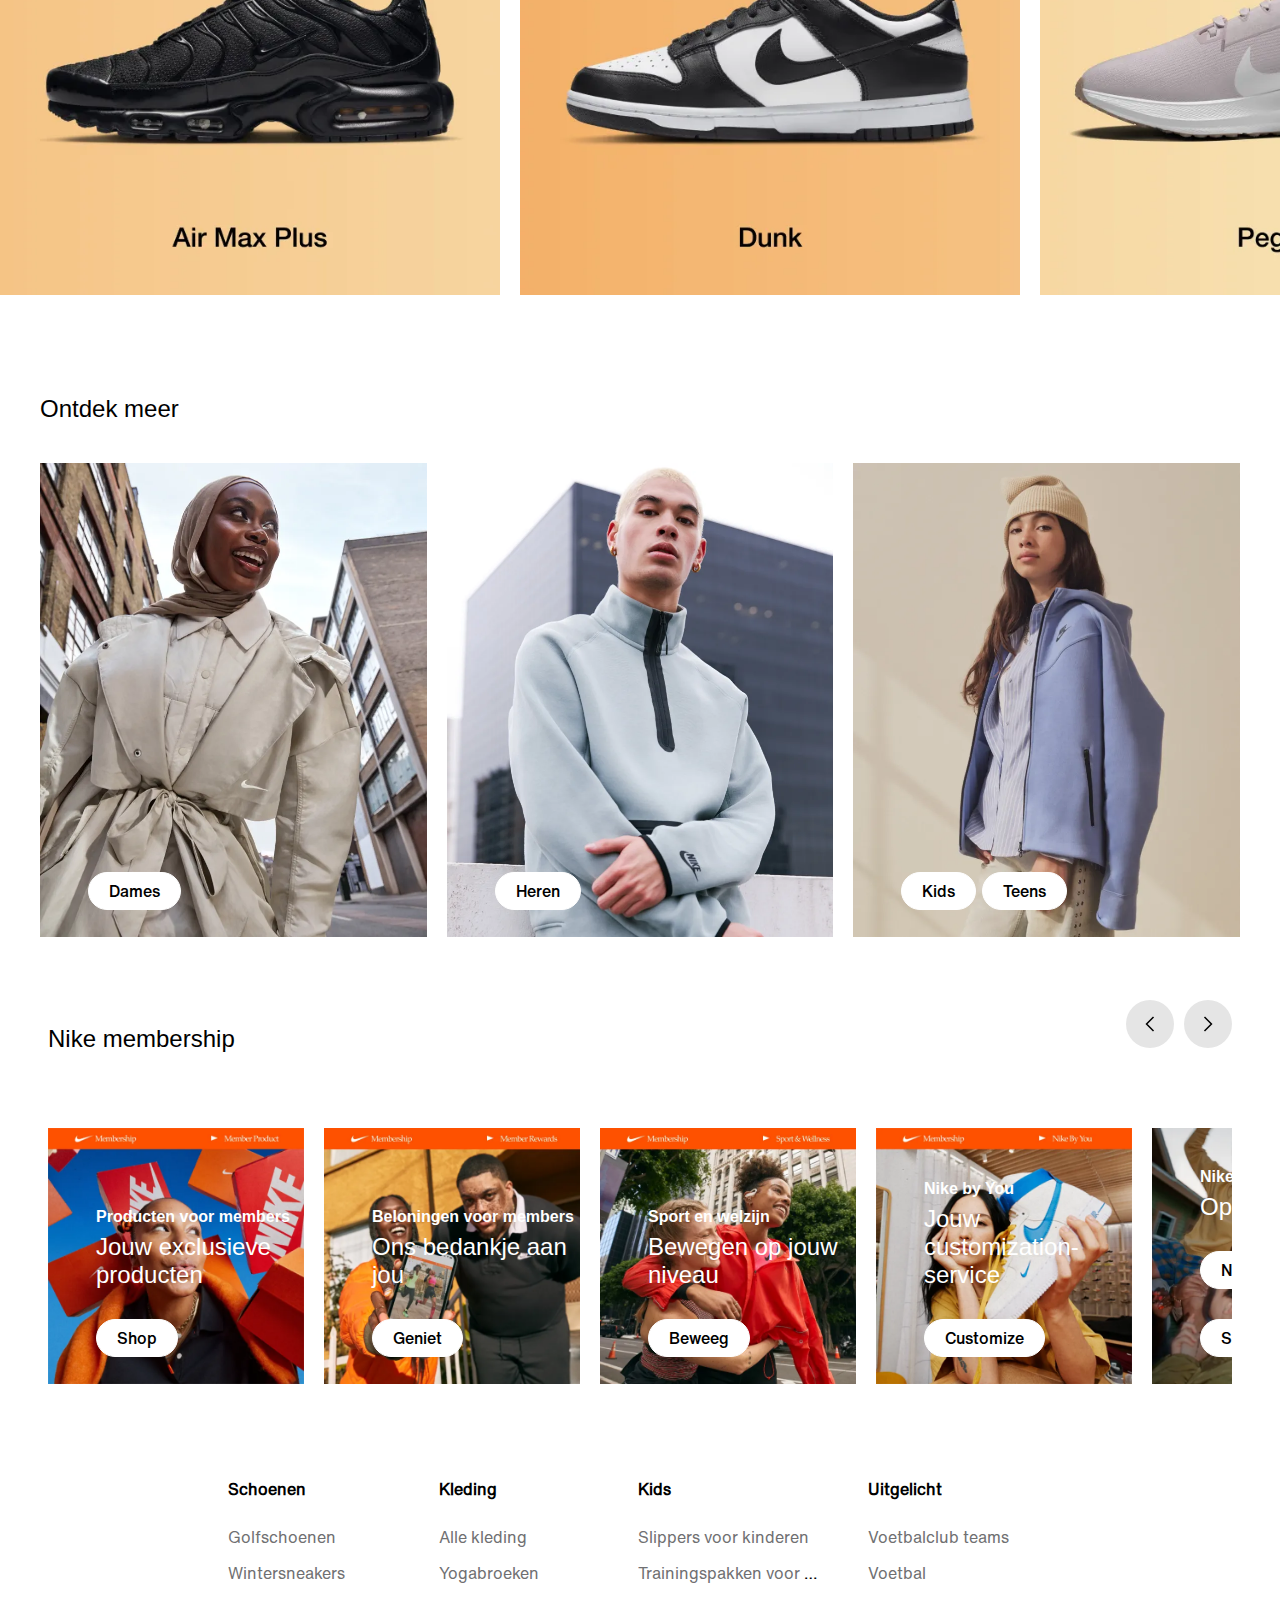
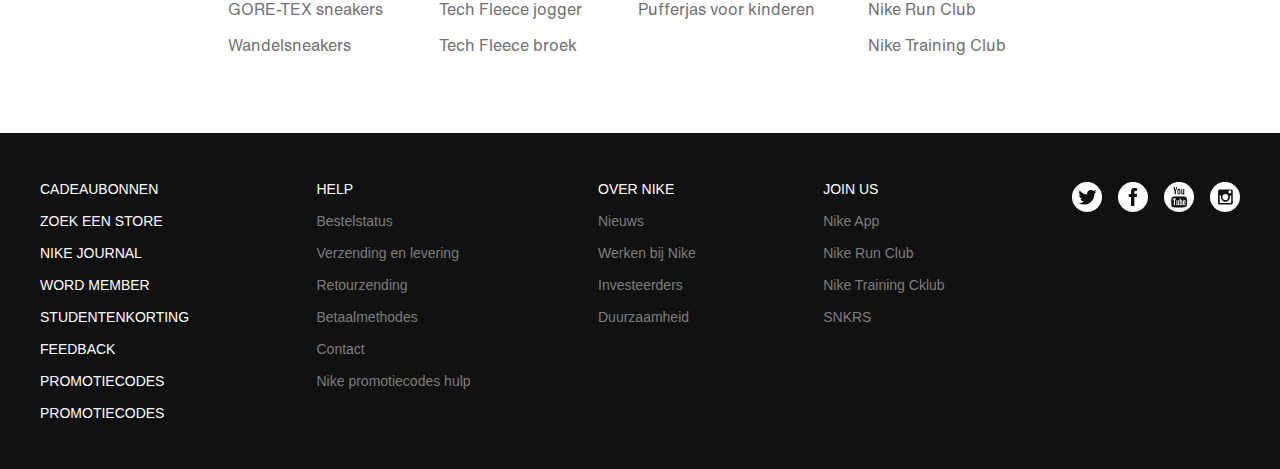
==== commit 61082c85: "grid tweaks" ====
--- a/index.html
+++ b/index.html
@@ -120,11 +120,51 @@
             </li>
             <li>
                 <ul>
-                    <li><a href="products.html">Nieuw en uitgelicht</a></li>
-                    <li><a href="products.html">Heren</a></li>
-                    <li><a href="products.html">Dames</a></li>
-                    <li><a href="products.html">Kinderen</a></li>
-                    <li><a href="products.html">Sale</a></li>
+                    <li>
+                        <a href="products.html">Nieuw en uitgelicht</a>
+                        <ul>
+                            <li><a href="#">Schoenen</a></li>
+                            <li><a href="#">Schoenen</a></li>
+                            <li><a href="#">Schoenen</a></li>
+                            <li><a href="#">Schoenen</a></li>
+                        </ul>
+                    </li>
+                    <li>
+                        <a href="products.html">Heren</a>
+                        <ul>
+                            <li><a href="#">Schoenen</a></li>
+                            <li><a href="#">Schoenen</a></li>
+                            <li><a href="#">Schoenen</a></li>
+                            <li><a href="#">Schoenen</a></li>
+                        </ul>
+                    </li>
+                    <li>
+                        <a href="products.html">Dames</a>
+                        <ul>
+                            <li><a href="#">Schoenen</a></li>
+                            <li><a href="#">Schoenen</a></li>
+                            <li><a href="#">Schoenen</a></li>
+                            <li><a href="#">Schoenen</a></li>
+                        </ul>
+                    </li>
+                    <li>
+                        <a href="products.html">Kids</a>
+                        <ul>
+                            <li><a href="#">Schoenen</a></li>
+                            <li><a href="#">Schoenen</a></li>
+                            <li><a href="#">Schoenen</a></li>
+                            <li><a href="#">Schoenen</a></li>
+                        </ul>
+                    </li>
+                    <li>
+                        <a href="products.html">Sale</a>
+                        <ul>
+                            <li><a href="#">Schoenen</a></li>
+                            <li><a href="#">Schoenen</a></li>
+                            <li><a href="#">Schoenen</a></li>
+                            <li><a href="#">Schoenen</a></li>
+                        </ul>
+                    </li>
                 </ul>
             </li>
             <li>
--- a/styles/style.css
+++ b/styles/style.css
@@ -69,6 +69,11 @@
     -moz-osx-font-smoothing: grayscale;
     overflow-x: hidden;
 }
+
+main {
+    position: relative;
+}
+
 
 section {
     padding: 0 3rem;
@@ -135,17 +140,19 @@
     top: 0;
     left: 0;
     width: 100%;
-    height: 100%;
+    height: 100vh;
     background-color: rgba(18, 18, 18, 0.36);
     backdrop-filter: blur(0.25rem);
     z-index: 19;
     opacity: 0;
     transition: opacity 0.5s ease-in-out;
+    overflow: hidden;
 }
 
 body.showMenu::before {
     display: block;
     opacity: 1;
+    overflow: hidden;
 }
 
 /****************/
@@ -237,6 +244,22 @@
     justify-content: space-between;
     padding: 0.625rem 3rem;
 }
+
+nav ul li:nth-child(2) ul li {
+    display: flex;
+    flex-direction: column;
+    position: relative;
+}
+
+nav ul li:nth-child(2) ul li> ul {
+    display: flex;
+    flex-direction: column;
+    background-color: white;
+    position: absolute;
+    top: 2rem;
+    z-index: 999
+}
+
 
 header nav ul li ul {
     display: flex;
@@ -1307,16 +1330,26 @@
 /*****************/
 
 .modal {
+    display: none;
+    opacity: 0.7;
+    transform: translateY(10%);
+    transition: all 0.5s ease-in-out;
+}
+
+.modal.showModal {
     display: flex;
     flex-direction: column;
     align-items: center;
     background-color: white;
-    position: absolute;
-    top: 0;
-    left: 0;
+    position: fixed;
+    top: 20%;
+    left: 50%;
+    transform: translate(-50%, 0);
     width: 100%;
     max-width: 27.25rem;
+    z-index: 50;
     padding: 0;
+    opacity: 1;
 }
 
 .modal article {
@@ -1345,6 +1378,7 @@
     position: absolute;
     right: 0;
     top: 0.625rem;
+    cursor: pointer;
 }
 
 .modal form {
@@ -1418,8 +1452,6 @@
     padding: 0 1rem;
 }
 
-
-
 .modal input::placeholder {
     color: #8D8D8D;
 }
@@ -1485,13 +1517,13 @@
 }
 
 .productGrid > aside {
-    width: 13.25rem;
-    transition: transform 0.2s ease-in-out;
-    transform: translateX(0);
+    width: 260px;
+    transition: all 0.2s ease-in-out;
+    margin-left: 0;
 }
 
 .productGrid > aside.slideOut {
-    transform: translateX(-150%);
+    margin-left: -20vw;
 }
 
 /* Add this class to make the sidebar sticky when it slides out */
@@ -1525,9 +1557,14 @@
 
 .productGrid section {
     display: grid;
+    width: 100%;
     grid-template-columns: 1fr 1fr 1fr;
     column-gap: 1.25rem;
     row-gap: 2.5rem;
+}
+
+.productGrid section.slideOut {
+    padding-left: 0;
 }
 
 .productGrid article img {
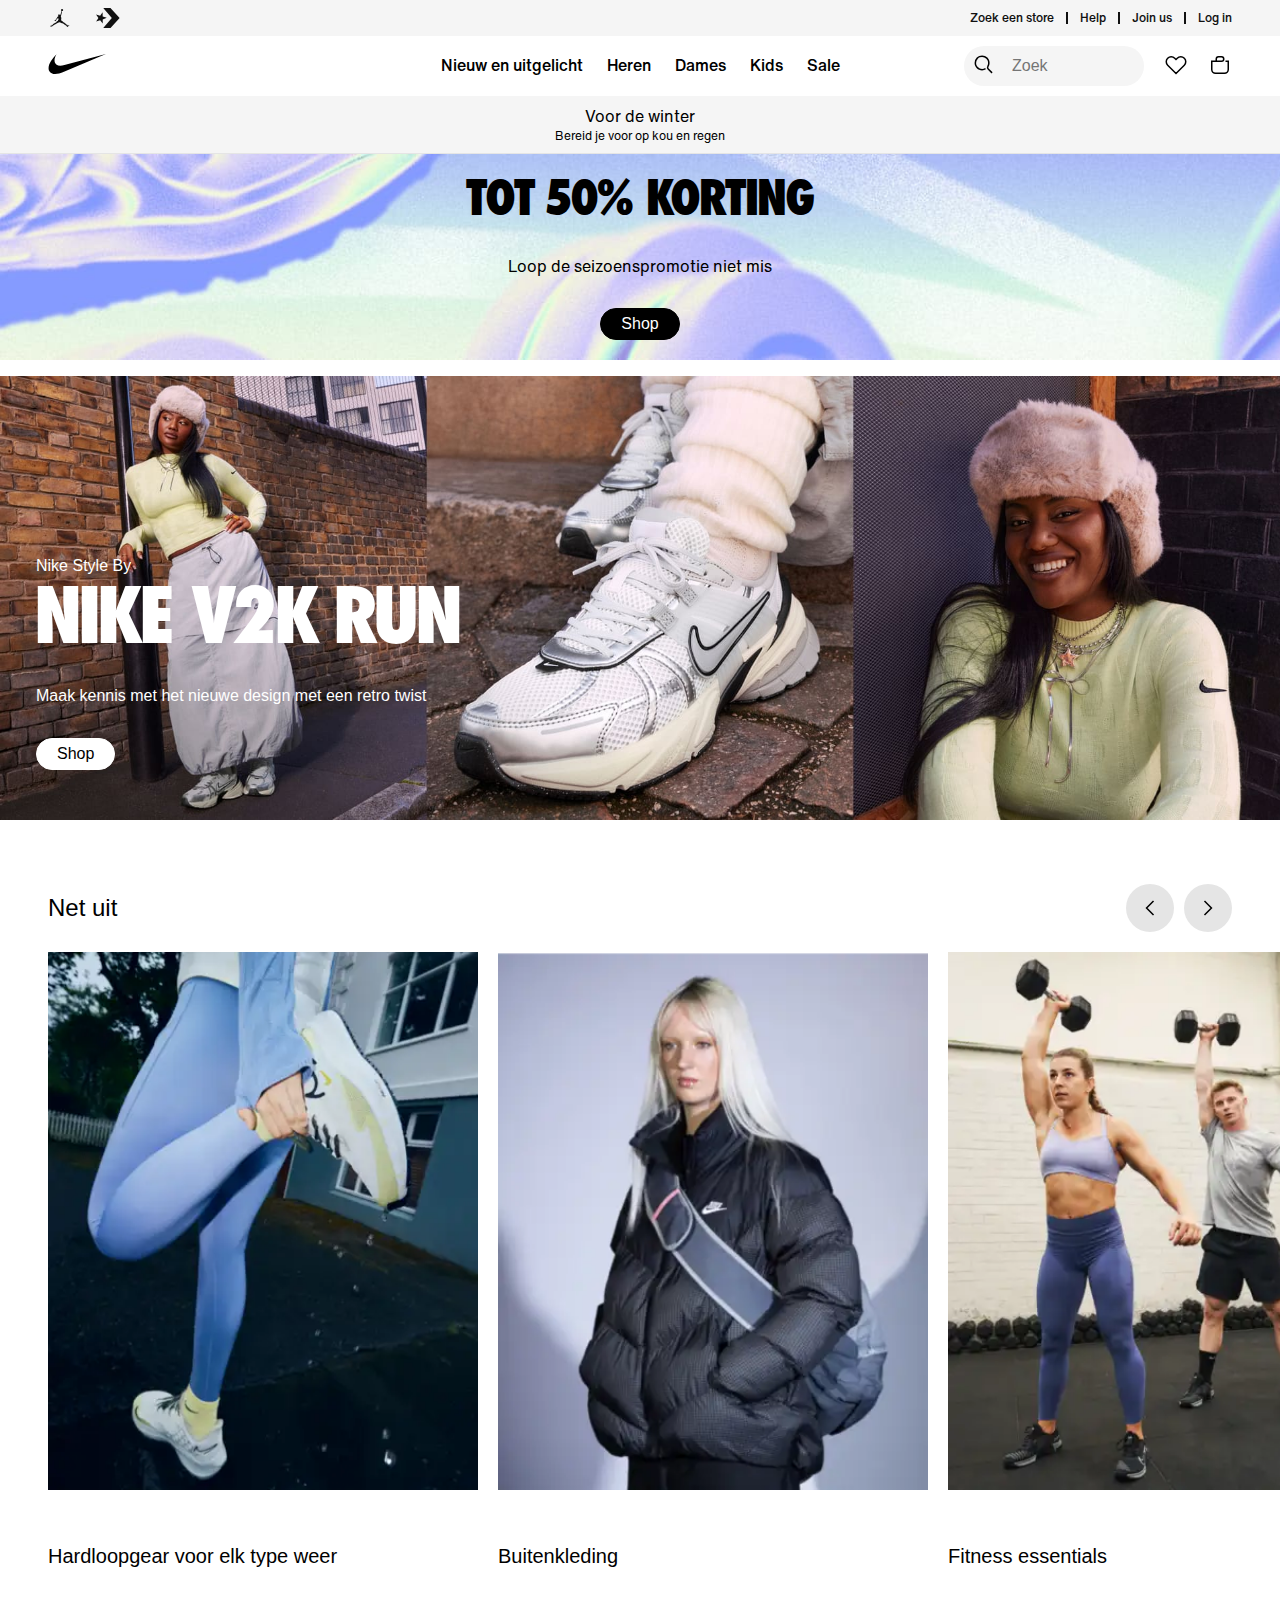
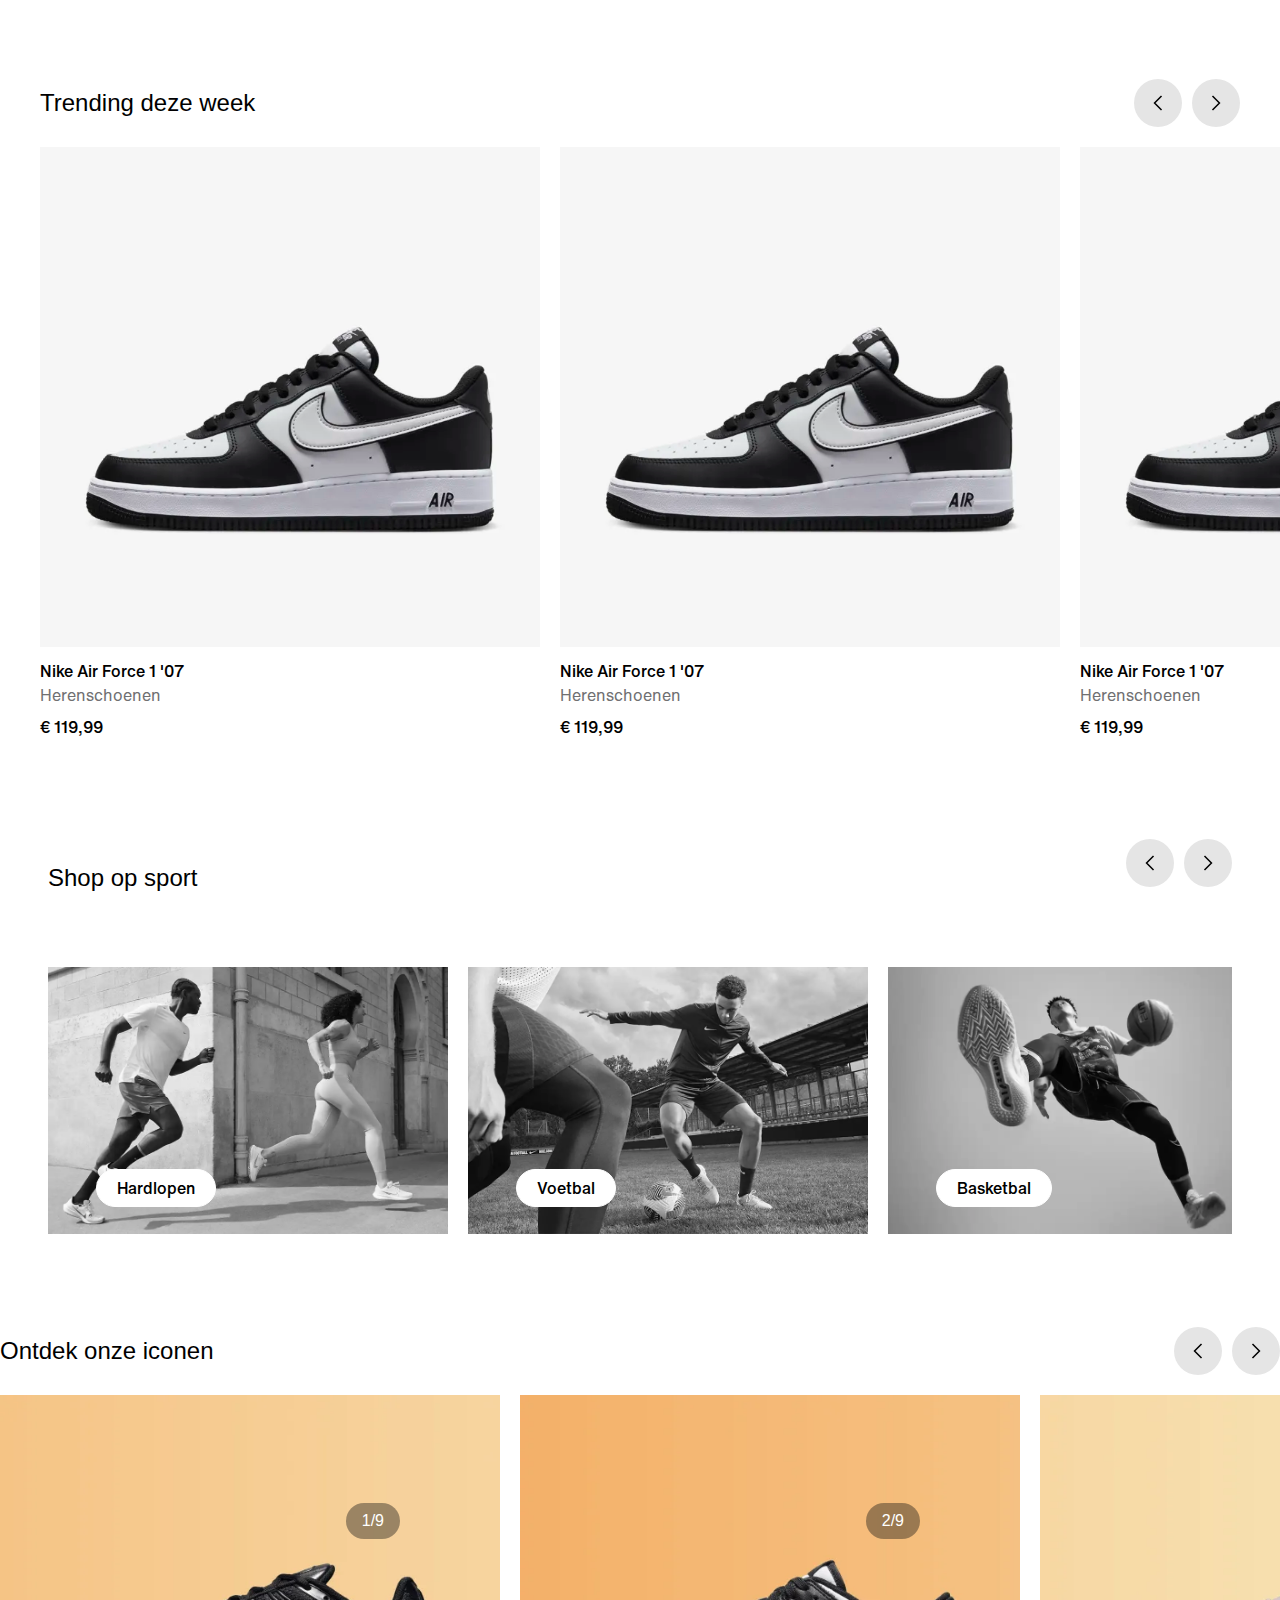
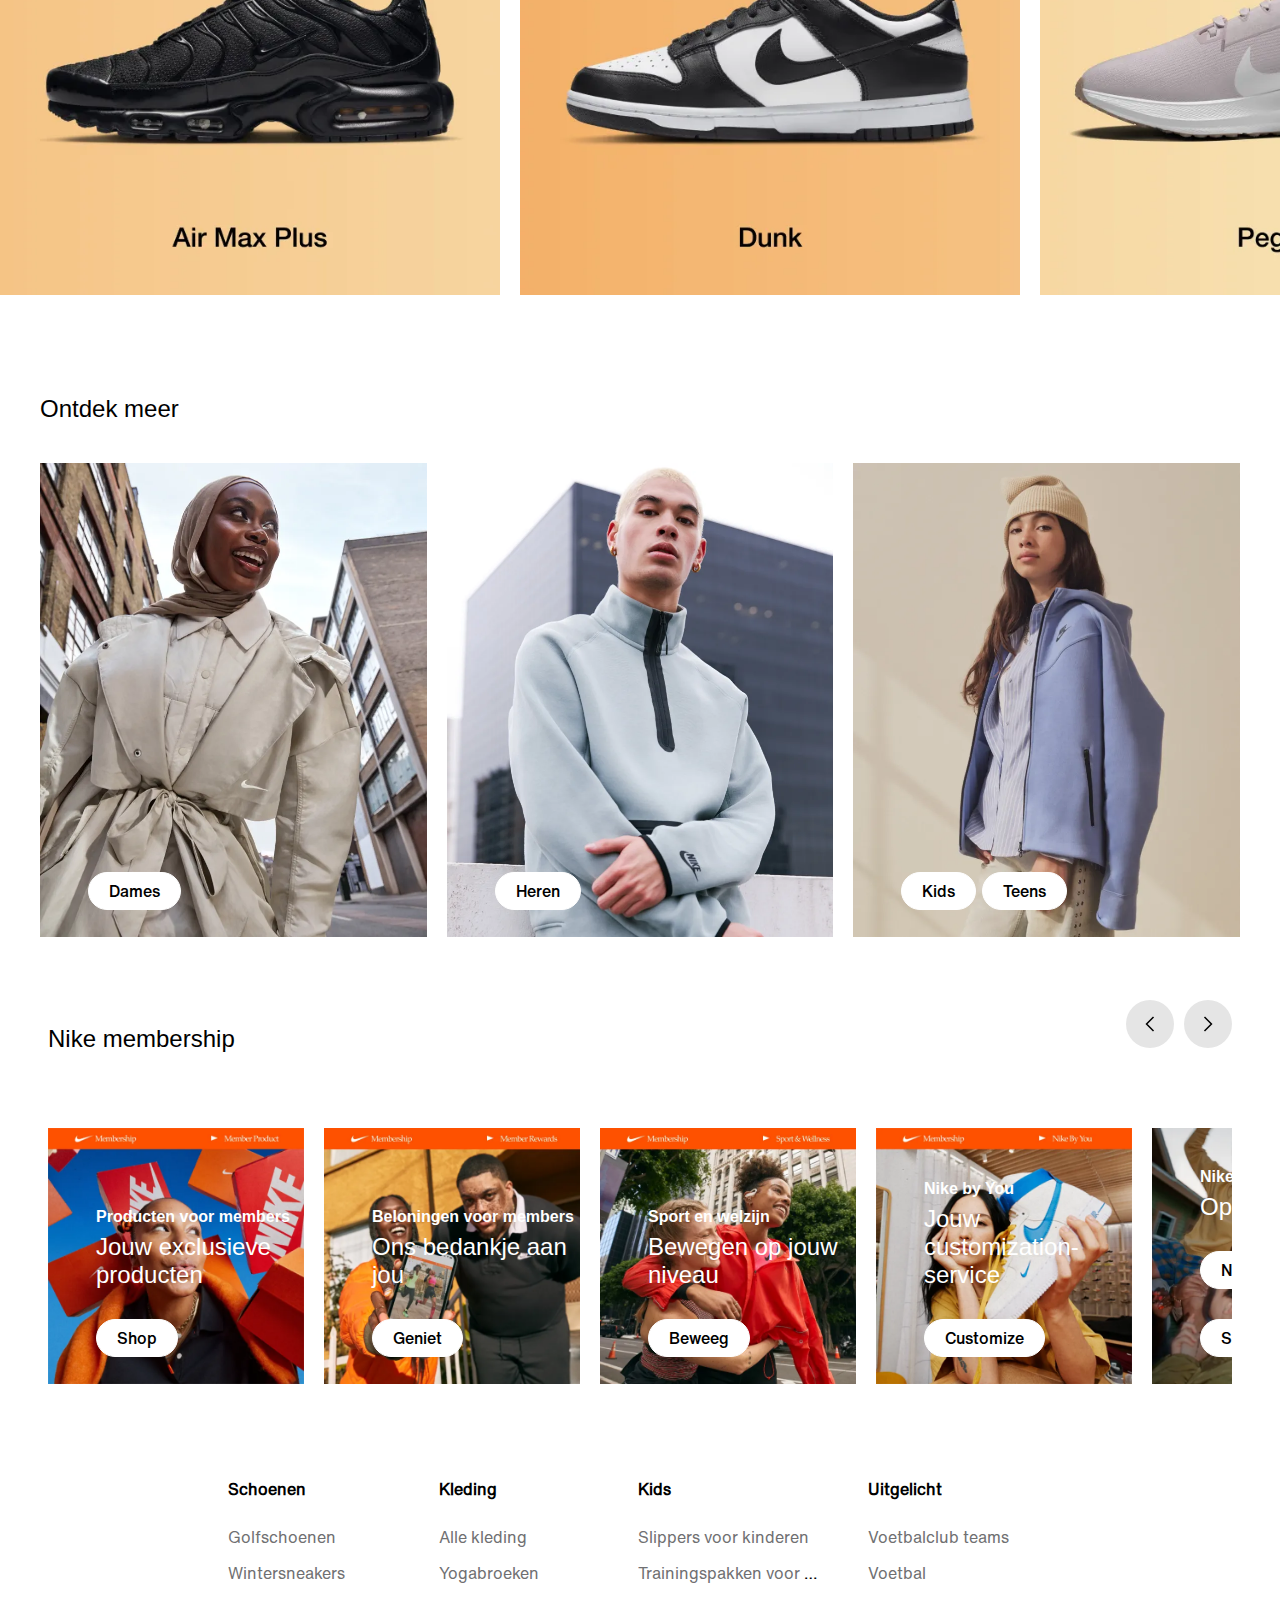
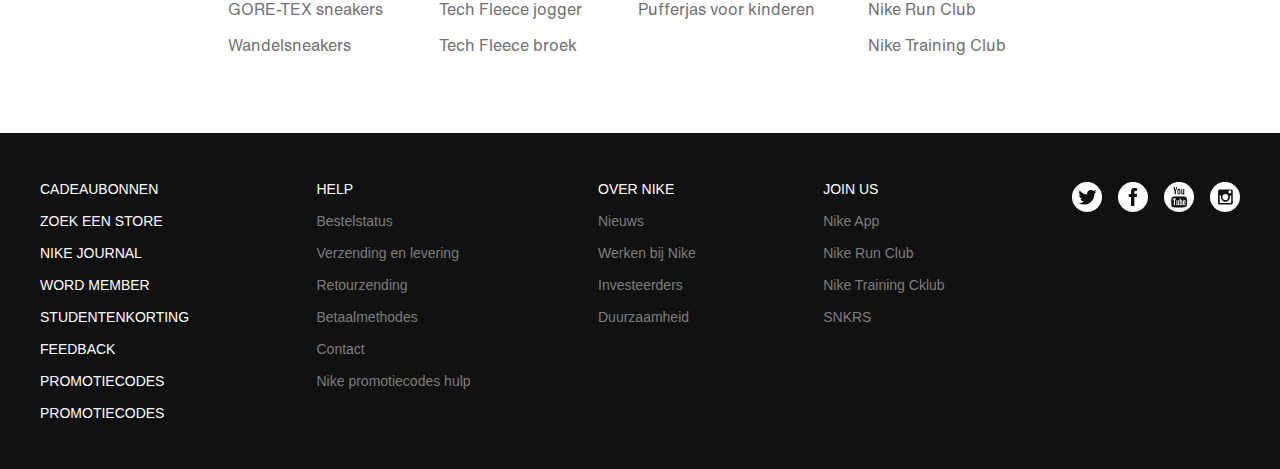
==== commit 3556736a: "small tweaks" ====
--- a/index.html
+++ b/index.html
@@ -122,48 +122,48 @@
                 <ul>
                     <li>
                         <a href="products.html">Nieuw en uitgelicht</a>
-                        <ul>
-                            <li><a href="#">Schoenen</a></li>
-                            <li><a href="#">Schoenen</a></li>
-                            <li><a href="#">Schoenen</a></li>
-                            <li><a href="#">Schoenen</a></li>
-                        </ul>
+<!--                        <ul>-->
+<!--                            <li><a href="#">Schoenen</a></li>-->
+<!--                            <li><a href="#">Schoenen</a></li>-->
+<!--                            <li><a href="#">Schoenen</a></li>-->
+<!--                            <li><a href="#">Schoenen</a></li>-->
+<!--                        </ul>-->
                     </li>
                     <li>
                         <a href="products.html">Heren</a>
-                        <ul>
-                            <li><a href="#">Schoenen</a></li>
-                            <li><a href="#">Schoenen</a></li>
-                            <li><a href="#">Schoenen</a></li>
-                            <li><a href="#">Schoenen</a></li>
-                        </ul>
+<!--                        <ul>-->
+<!--                            <li><a href="#">Schoenen</a></li>-->
+<!--                            <li><a href="#">Schoenen</a></li>-->
+<!--                            <li><a href="#">Schoenen</a></li>-->
+<!--                            <li><a href="#">Schoenen</a></li>-->
+<!--                        </ul>-->
                     </li>
                     <li>
                         <a href="products.html">Dames</a>
-                        <ul>
-                            <li><a href="#">Schoenen</a></li>
-                            <li><a href="#">Schoenen</a></li>
-                            <li><a href="#">Schoenen</a></li>
-                            <li><a href="#">Schoenen</a></li>
-                        </ul>
+<!--                        <ul>-->
+<!--                            <li><a href="#">Schoenen</a></li>-->
+<!--                            <li><a href="#">Schoenen</a></li>-->
+<!--                            <li><a href="#">Schoenen</a></li>-->
+<!--                            <li><a href="#">Schoenen</a></li>-->
+<!--                        </ul>-->
                     </li>
                     <li>
                         <a href="products.html">Kids</a>
-                        <ul>
-                            <li><a href="#">Schoenen</a></li>
-                            <li><a href="#">Schoenen</a></li>
-                            <li><a href="#">Schoenen</a></li>
-                            <li><a href="#">Schoenen</a></li>
-                        </ul>
+<!--                        <ul>-->
+<!--                            <li><a href="#">Schoenen</a></li>-->
+<!--                            <li><a href="#">Schoenen</a></li>-->
+<!--                            <li><a href="#">Schoenen</a></li>-->
+<!--                            <li><a href="#">Schoenen</a></li>-->
+<!--                        </ul>-->
                     </li>
                     <li>
                         <a href="products.html">Sale</a>
-                        <ul>
-                            <li><a href="#">Schoenen</a></li>
-                            <li><a href="#">Schoenen</a></li>
-                            <li><a href="#">Schoenen</a></li>
-                            <li><a href="#">Schoenen</a></li>
-                        </ul>
+<!--                        <ul>-->
+<!--                            <li><a href="#">Schoenen</a></li>-->
+<!--                            <li><a href="#">Schoenen</a></li>-->
+<!--                            <li><a href="#">Schoenen</a></li>-->
+<!--                            <li><a href="#">Schoenen</a></li>-->
+<!--                        </ul>-->
                     </li>
                 </ul>
             </li>
--- a/styles/style.css
+++ b/styles/style.css
@@ -108,6 +108,28 @@
 a {
     text-decoration: none;
     color: black;
+}
+
+a:focus {
+    border: 0.1rem solid black;
+    outline-color: black;
+    outline-offset: 0.25rem ;
+}
+
+button:focus {
+    outline: 1px solid black;
+}
+
+span:focus {
+    outline: 0.125rem solid black;
+}
+
+svg:focus {
+    outline: black auto 5px;
+}
+
+input:focus {
+    outline: 0.125rem solid black;
 }
 
 svg:hover {
@@ -229,6 +251,10 @@
     border-right: 0.125rem solid #111111;
     padding-right: 0.75rem;
     margin-right: 0.75rem;
+}
+
+header section ul li a:hover {
+    text-decoration: underline;
 }
 
 header section ul li:last-child a {
@@ -1315,7 +1341,10 @@
     color: var(--text-lightgrey);
     font-size: 1rem;
     line-height: 1.5rem;
-
+}
+
+.merchMenu a:hover {
+    text-decoration: underline;
 }
 
 .merchMenu h5 {
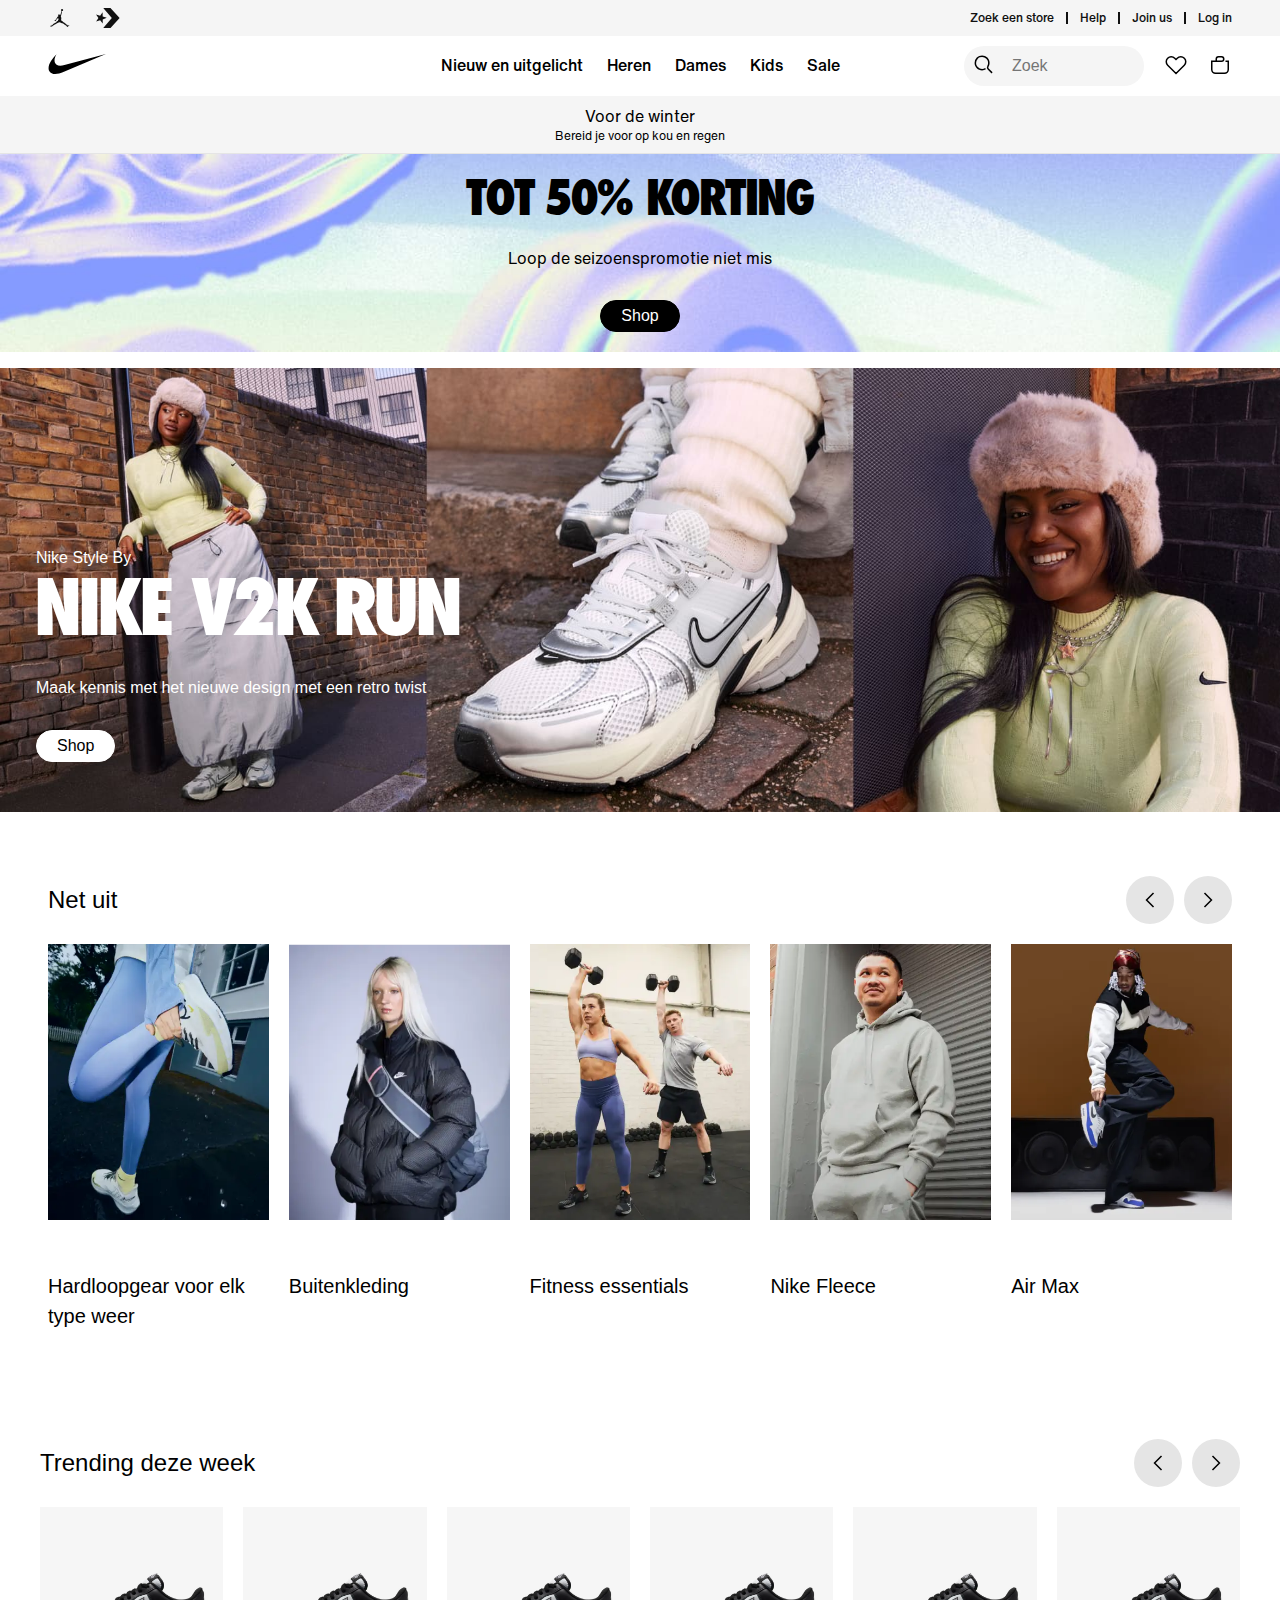
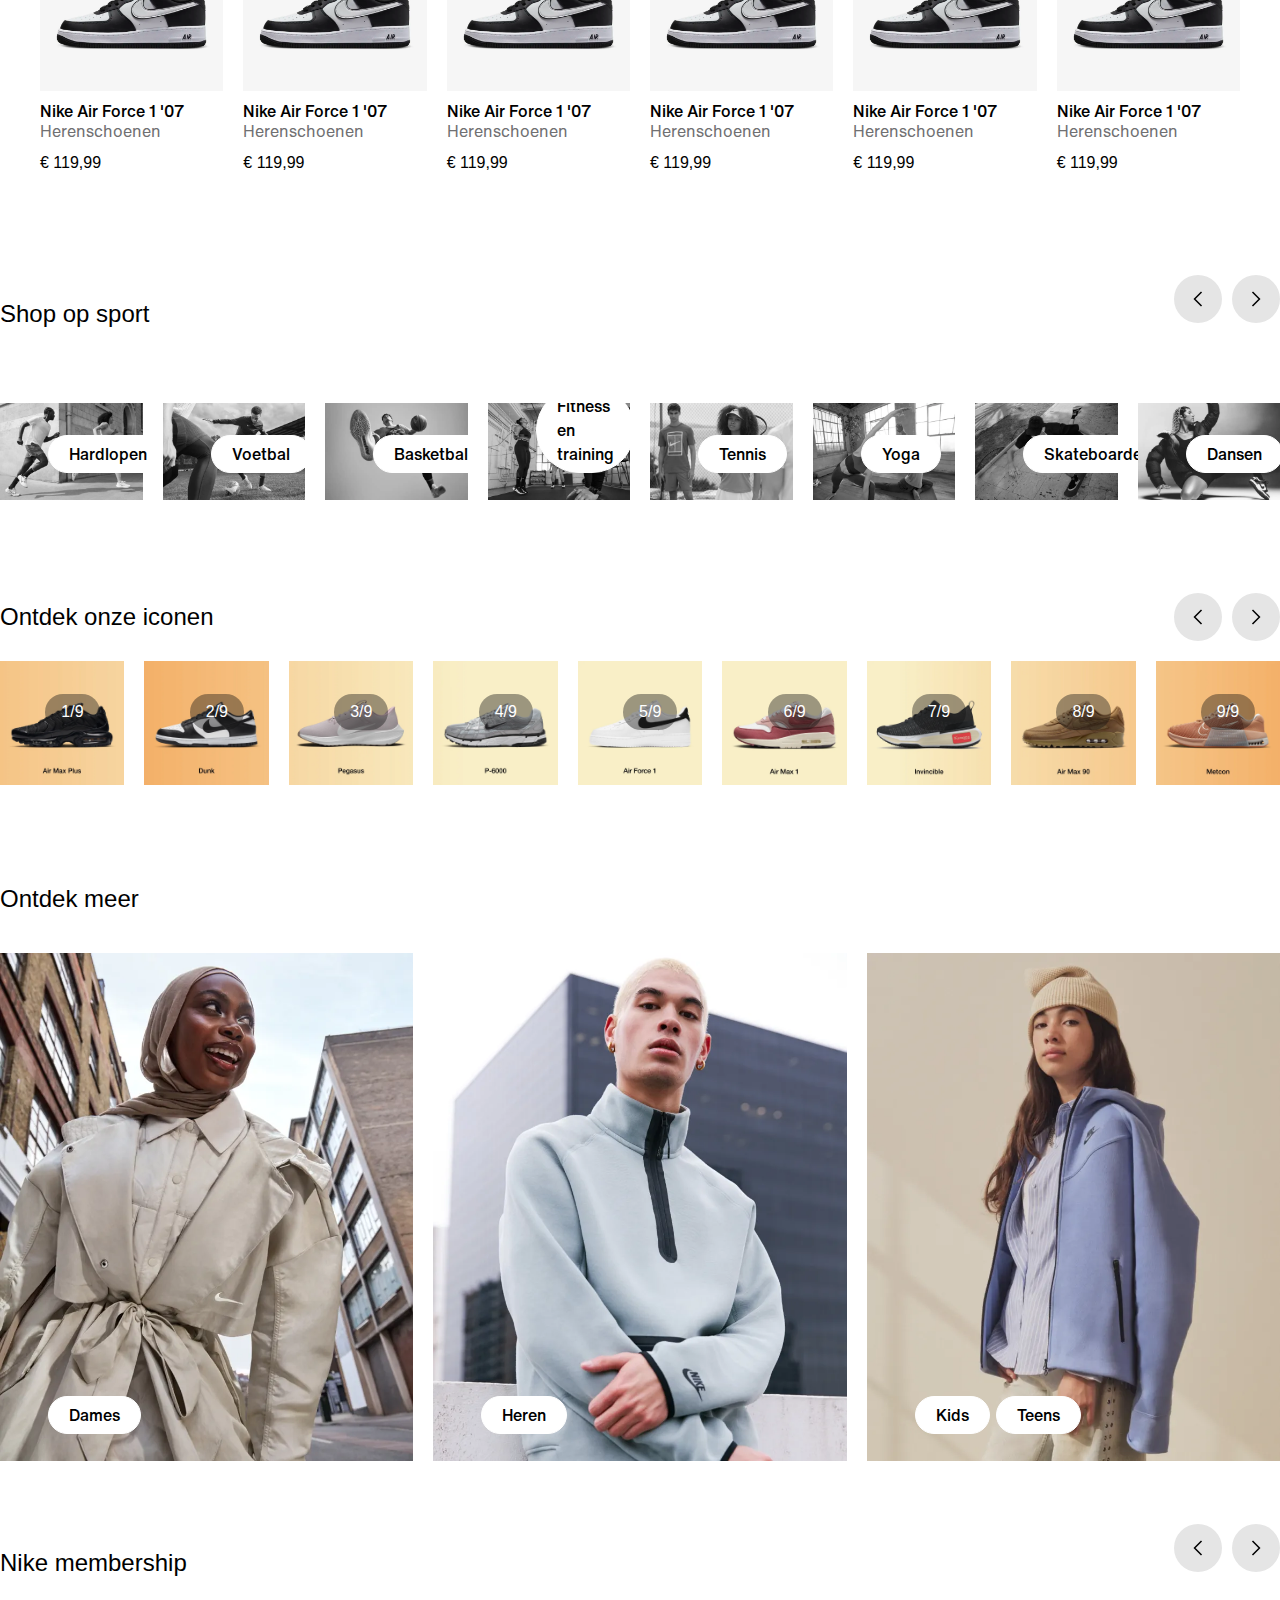
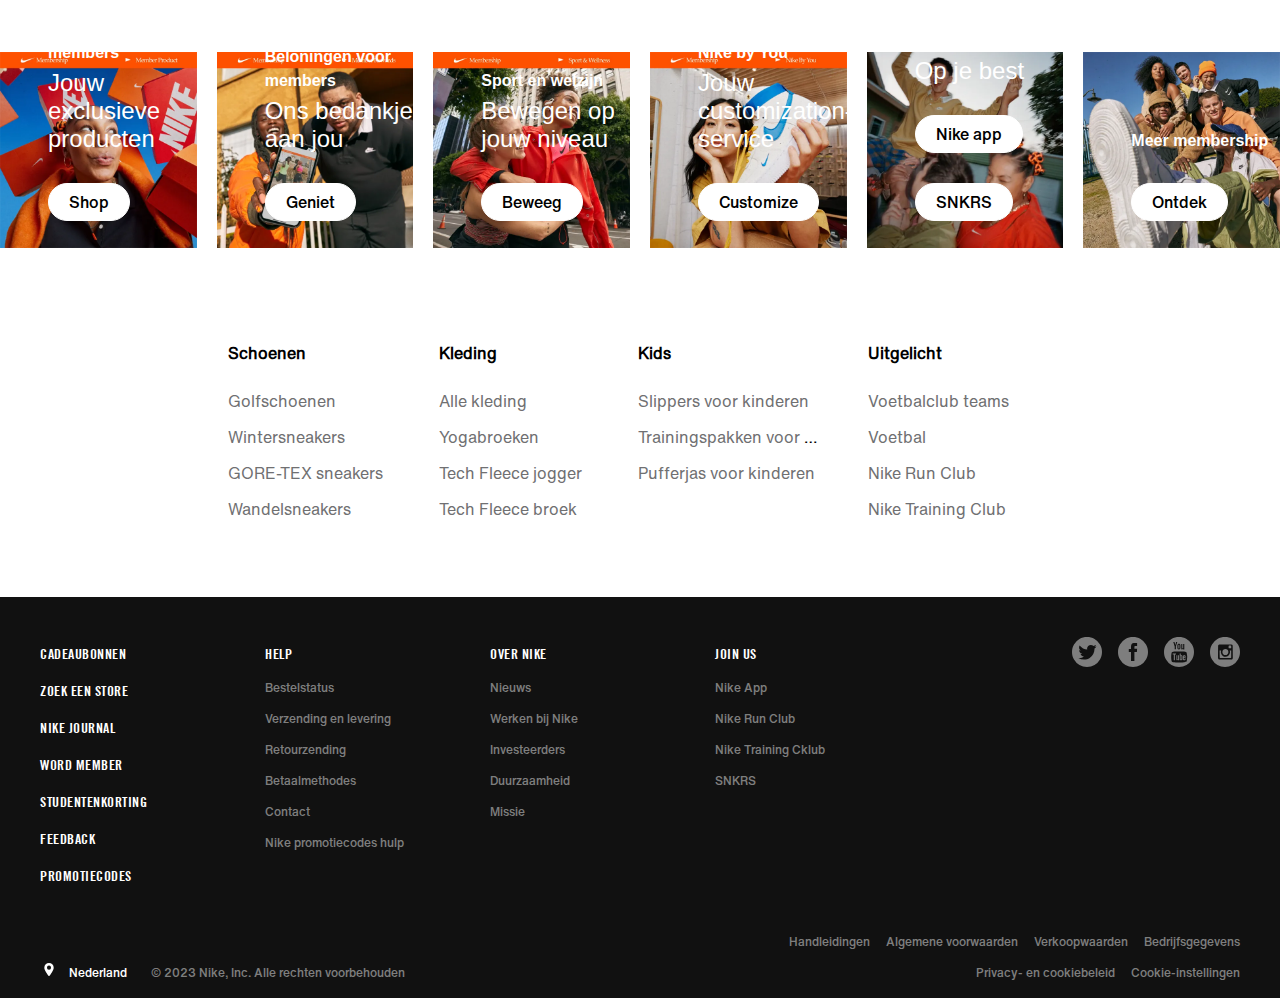
==== commit cf7f0dbe: "page tweaks" ====
--- a/index.html
+++ b/index.html
@@ -110,6 +110,7 @@
         <ul>
             <li>
                 <a href="index.html">
+                    <h1>Nike. Just Do It. Nike NL</h1>
                     <svg fill="none" height="21" viewBox="0 0 58 21" width="58" xmlns="http://www.w3.org/2000/svg">
                         <path clip-rule="evenodd"
                               d="M57.8806 0.0689087L15.9637 17.8495C12.4738 19.3302 9.53801 20.0689 7.17214 20.0689C4.51015 20.0689 2.57096 19.1296 1.38007 17.2541C-0.164269 14.8341 0.510783 10.943 3.16004 6.83535C4.73304 4.43446 6.73272 2.23099 8.68146 0.123041C8.22293 0.868145 4.1758 7.60274 8.60185 10.7742C9.47751 11.4111 10.7225 11.7231 12.2541 11.7231C13.4832 11.7231 14.8938 11.5225 16.4446 11.1181L57.8806 0.0689087Z"
@@ -122,48 +123,48 @@
                 <ul>
                     <li>
                         <a href="products.html">Nieuw en uitgelicht</a>
-<!--                        <ul>-->
-<!--                            <li><a href="#">Schoenen</a></li>-->
-<!--                            <li><a href="#">Schoenen</a></li>-->
-<!--                            <li><a href="#">Schoenen</a></li>-->
-<!--                            <li><a href="#">Schoenen</a></li>-->
-<!--                        </ul>-->
+                        <!--                        <ul>-->
+                        <!--                            <li><a href="#">Schoenen</a></li>-->
+                        <!--                            <li><a href="#">Schoenen</a></li>-->
+                        <!--                            <li><a href="#">Schoenen</a></li>-->
+                        <!--                            <li><a href="#">Schoenen</a></li>-->
+                        <!--                        </ul>-->
                     </li>
                     <li>
                         <a href="products.html">Heren</a>
-<!--                        <ul>-->
-<!--                            <li><a href="#">Schoenen</a></li>-->
-<!--                            <li><a href="#">Schoenen</a></li>-->
-<!--                            <li><a href="#">Schoenen</a></li>-->
-<!--                            <li><a href="#">Schoenen</a></li>-->
-<!--                        </ul>-->
+                        <!--                        <ul>-->
+                        <!--                            <li><a href="#">Schoenen</a></li>-->
+                        <!--                            <li><a href="#">Schoenen</a></li>-->
+                        <!--                            <li><a href="#">Schoenen</a></li>-->
+                        <!--                            <li><a href="#">Schoenen</a></li>-->
+                        <!--                        </ul>-->
                     </li>
                     <li>
                         <a href="products.html">Dames</a>
-<!--                        <ul>-->
-<!--                            <li><a href="#">Schoenen</a></li>-->
-<!--                            <li><a href="#">Schoenen</a></li>-->
-<!--                            <li><a href="#">Schoenen</a></li>-->
-<!--                            <li><a href="#">Schoenen</a></li>-->
-<!--                        </ul>-->
+                        <!--                        <ul>-->
+                        <!--                            <li><a href="#">Schoenen</a></li>-->
+                        <!--                            <li><a href="#">Schoenen</a></li>-->
+                        <!--                            <li><a href="#">Schoenen</a></li>-->
+                        <!--                            <li><a href="#">Schoenen</a></li>-->
+                        <!--                        </ul>-->
                     </li>
                     <li>
                         <a href="products.html">Kids</a>
-<!--                        <ul>-->
-<!--                            <li><a href="#">Schoenen</a></li>-->
-<!--                            <li><a href="#">Schoenen</a></li>-->
-<!--                            <li><a href="#">Schoenen</a></li>-->
-<!--                            <li><a href="#">Schoenen</a></li>-->
-<!--                        </ul>-->
+                        <!--                        <ul>-->
+                        <!--                            <li><a href="#">Schoenen</a></li>-->
+                        <!--                            <li><a href="#">Schoenen</a></li>-->
+                        <!--                            <li><a href="#">Schoenen</a></li>-->
+                        <!--                            <li><a href="#">Schoenen</a></li>-->
+                        <!--                        </ul>-->
                     </li>
                     <li>
                         <a href="products.html">Sale</a>
-<!--                        <ul>-->
-<!--                            <li><a href="#">Schoenen</a></li>-->
-<!--                            <li><a href="#">Schoenen</a></li>-->
-<!--                            <li><a href="#">Schoenen</a></li>-->
-<!--                            <li><a href="#">Schoenen</a></li>-->
-<!--                        </ul>-->
+                        <!--                        <ul>-->
+                        <!--                            <li><a href="#">Schoenen</a></li>-->
+                        <!--                            <li><a href="#">Schoenen</a></li>-->
+                        <!--                            <li><a href="#">Schoenen</a></li>-->
+                        <!--                            <li><a href="#">Schoenen</a></li>-->
+                        <!--                        </ul>-->
                     </li>
                 </ul>
             </li>
@@ -255,17 +256,18 @@
     <section class="infoSlider">
         <ul>
             <li>
-                <p>Voor de winter</p>
+                <h4>Voor de winter</h4>
                 <p>Bereid je voor op kou en regen</p>
             </li>
             <li>
-                <p>Shop alle nieuwe producten</p>
+                <h4>Shop alle nieuwe producten</h4>
                 <p><a href="#">Shop</a></p>
             </li>
             <li>
-                <p>Gratis verzending en retourneren</p>
-                <p>Nike members krijgen gratis verzending en kunnen binnen 60 dagen gratis retourneren. Meer info
-                    Join Us</p>
+                <h4>Gratis verzending en retourneren</h4>
+                <p>Nike members krijgen gratis verzending en kunnen binnen 60 dagen gratis retourneren. <a href="#">Meer info</a>
+                    <a href="#">Join Us</a>
+                </p>
             </li>
         </ul>
     </section>
@@ -274,7 +276,7 @@
             <figure>
                 <!--                <img alt="Hero image" src="images/calltoaction.png" />-->
                 <figcaption>
-                    <h1>Tot 50% korting</h1>
+                    <h2>Tot 50% korting</h2>
                     <p>Loop de seizoenspromotie niet mis</p>
                     <span>Shop</span>
                 </figcaption>
@@ -330,7 +332,7 @@
                     <figure>
                         <img alt="" src="images/release1.png" />
                         <figcaption>
-                            <p>Hardloopgear voor elk type weer</p>
+                            <h4>Hardloopgear voor elk type weer</h4>
                         </figcaption>
                     </figure>
                 </a>
@@ -340,7 +342,7 @@
                     <figure>
                         <img alt="" src="images/release2.png" />
                         <figcaption>
-                            <p>Buitenkleding</p>
+                            <h4>Buitenkleding</h4>
                         </figcaption>
                     </figure>
                 </a>
@@ -350,7 +352,7 @@
                     <figure>
                         <img alt="" src="images/release3.png" />
                         <figcaption>
-                            <p>Fitness essentials</p>
+                            <h4>Fitness essentials</h4>
                         </figcaption>
                     </figure>
                 </a>
@@ -360,7 +362,7 @@
                     <figure>
                         <img alt="" src="images/release4.png" />
                         <figcaption>
-                            <p>Nike Fleece</p>
+                            <h4>Nike Fleece</h4>
                         </figcaption>
                     </figure>
                 </a>
@@ -370,7 +372,7 @@
                     <figure>
                         <img alt="" src="images/release5.png" />
                         <figcaption>
-                            <p>Air Max</p>
+                            <h4>Air Max</h4>
                         </figcaption>
                     </figure>
                 </a>
@@ -413,7 +415,7 @@
                     <figure>
                         <img alt="" src="images/product1.png" />
                         <figcaption>
-                            <p>Nike Air Force 1 '07</p>
+                            <h4>Nike Air Force 1 '07</h4>
                             <p>Herenschoenen</p>
                             <p>€ 119,99</p>
                         </figcaption>
@@ -425,7 +427,7 @@
                     <figure>
                         <img alt="" src="images/product1.png" />
                         <figcaption>
-                            <p>Nike Air Force 1 '07</p>
+                            <h4>Nike Air Force 1 '07</h4>
                             <p>Herenschoenen</p>
                             <p>€ 119,99</p>
                         </figcaption>
@@ -437,7 +439,7 @@
                     <figure>
                         <img alt="" src="images/product1.png" />
                         <figcaption>
-                            <p>Nike Air Force 1 '07</p>
+                            <h4>Nike Air Force 1 '07</h4>
                             <p>Herenschoenen</p>
                             <p>€ 119,99</p>
                         </figcaption>
@@ -449,7 +451,7 @@
                     <figure>
                         <img alt="" src="images/product1.png" />
                         <figcaption>
-                            <p>Nike Air Force 1 '07</p>
+                            <h4>Nike Air Force 1 '07</h4>
                             <p>Herenschoenen</p>
                             <p>€ 119,99</p>
                         </figcaption>
@@ -461,7 +463,7 @@
                     <figure>
                         <img alt="" src="images/product1.png" />
                         <figcaption>
-                            <p>Nike Air Force 1 '07</p>
+                            <h4>Nike Air Force 1 '07</h4>
                             <p>Herenschoenen</p>
                             <p>€ 119,99</p>
                         </figcaption>
@@ -473,7 +475,7 @@
                     <figure>
                         <img alt="" src="images/product1.png" />
                         <figcaption>
-                            <p>Nike Air Force 1 '07</p>
+                            <h4>Nike Air Force 1 '07</h4>
                             <p>Herenschoenen</p>
                             <p>€ 119,99</p>
                         </figcaption>
@@ -514,7 +516,7 @@
                     <figure>
                         <img alt="" src="images/running.png" />
                         <figcaption>
-                            <span>Hardlopen</span>
+                            <h4>Hardlopen</h4>
                         </figcaption>
                     </figure>
                 </a>
@@ -524,7 +526,7 @@
                     <figure>
                         <img alt="" src="images/football.png" />
                         <figcaption>
-                            <span>Voetbal</span>
+                            <h4>Voetbal</h4>
                         </figcaption>
                     </figure>
                 </a>
@@ -534,7 +536,7 @@
                     <figure>
                         <img alt="" src="images/basketball.png" />
                         <figcaption>
-                            <span>Basketbal</span>
+                            <h4>Basketbal</h4>
                         </figcaption>
                     </figure>
                 </a>
@@ -544,7 +546,7 @@
                     <figure>
                         <img alt="" src="images/fitness.png" />
                         <figcaption>
-                            <span>Fitness en training</span>
+                            <h4>Fitness en training</h4>
                         </figcaption>
                     </figure>
                 </a>
@@ -554,7 +556,7 @@
                     <figure>
                         <img alt="" src="images/tennis.png" />
                         <figcaption>
-                            <span>Tennis</span>
+                            <h4>Tennis</h4>
                         </figcaption>
                     </figure>
                 </a>
@@ -564,7 +566,7 @@
                     <figure>
                         <img alt="" src="images/yoga.png" />
                         <figcaption>
-                            <span>Yoga</span>
+                            <h4>Yoga</h4>
                         </figcaption>
                     </figure>
                 </a>
@@ -574,7 +576,7 @@
                     <figure>
                         <img alt="" src="images/skateboarding.png" />
                         <figcaption>
-                            <span>Skateboarden</span>
+                            <h4>Skateboarden</h4>
                         </figcaption>
                     </figure>
                 </a>
@@ -584,7 +586,7 @@
                     <figure>
                         <img alt="" src="images/dance.png" />
                         <figcaption>
-                            <span>Dansen</span>
+                            <h4>Dansen</h4>
                         </figcaption>
                     </figure>
                 </a>
@@ -627,6 +629,7 @@
                     <figure>
                         <span>1/9</span>
                         <img alt="" src="images/shoe1.png" />
+                        <h4>Air Max Plus</h4>
                     </figure>
                 </a>
             </li>
@@ -635,6 +638,7 @@
                     <figure>
                         <span>2/9</span>
                         <img alt="" src="images/shoe2.png" />
+                        <h4>Dunk</h4>
                     </figure>
                 </a>
             </li>
@@ -643,6 +647,7 @@
                     <figure>
                         <span>3/9</span>
                         <img alt="" src="images/shoe3.png" />
+                        <h4>Pegasus</h4>
                     </figure>
                 </a>
             </li>
@@ -651,6 +656,7 @@
                     <figure>
                         <span>4/9</span>
                         <img alt="" src="images/shoe4.png" />
+                        <h4>P-6000</h4>
                     </figure>
                 </a>
             </li>
@@ -659,6 +665,7 @@
                     <figure>
                         <span>5/9</span>
                         <img alt="" src="images/shoe5.png" />
+                        <h4>Air Force 1</h4>
                     </figure>
                 </a>
             </li>
@@ -667,6 +674,7 @@
                     <figure>
                         <span>6/9</span>
                         <img alt="" src="images/shoe6.png" />
+                        <h4>Air Max 1</h4>
                     </figure>
                 </a>
             </li>
@@ -675,6 +683,7 @@
                     <figure>
                         <span>7/9</span>
                         <img alt="" src="images/shoe7.png" />
+                        <h4>Invincible</h4>
                     </figure>
                 </a>
             </li>
@@ -683,6 +692,7 @@
                     <figure>
                         <span>8/9</span>
                         <img alt="" src="images/shoe8.png" />
+                        <h4>Air Max 90</h4>
                     </figure>
                 </a>
             </li>
@@ -691,6 +701,7 @@
                     <figure>
                         <span>9/9</span>
                         <img alt="" src="images/shoe9.png" />
+                        <h4>Metcon</h4>
                     </figure>
                 </a>
             </li>
@@ -704,7 +715,7 @@
                     <figure>
                         <img alt="" src="images/women.png" />
                         <figcaption>
-                            <span>Dames</span>
+                            <h4>Dames</h4>
                         </figcaption>
                     </figure>
                 </a>
@@ -714,7 +725,7 @@
                     <figure>
                         <img alt="" src="images/men.png" />
                         <figcaption>
-                            <span>Heren</span>
+                            <h4>Heren</h4>
                         </figcaption>
                     </figure>
                 </a>
@@ -724,8 +735,8 @@
                     <figure>
                         <img alt="" src="images/kids.png" />
                         <figcaption>
-                            <span>Kids</span>
-                            <span>Teens</span>
+                            <h4>Kids</h4>
+                            <h4>Teens</h4>
                         </figcaption>
                     </figure>
                 </a>
@@ -836,7 +847,7 @@
     <section class="merchMenu">
         <ul>
             <li>
-                <h5>Schoenen</h5>
+                <h4>Schoenen</h4>
                 <ul>
                     <li><a href="#">Golfschoenen</a></li>
                     <li><a href="#">Wintersneakers</a></li>
@@ -852,7 +863,7 @@
                 </ul>
             </li>
             <li>
-                <h5>Kleding</h5>
+                <h4>Kleding</h4>
                 <ul>
                     <li><a href="#">Alle kleding</a></li>
                     <li><a href="#">Yogabroeken</a></li>
@@ -865,7 +876,7 @@
                 </ul>
             </li>
             <li>
-                <h5>Kids</h5>
+                <h4>Kids</h4>
                 <ul>
                     <li><a href="#">Slippers voor kinderen</a></li>
                     <li><a href="#">Trainingspakken voor kinderen in de sale</a></li>
@@ -873,7 +884,7 @@
                 </ul>
             </li>
             <li>
-                <h5>Uitgelicht</h5>
+                <h4>Uitgelicht</h4>
                 <ul>
                     <li><a href="#">Voetbalclub teams</a></li>
                     <li><a href="#">Voetbal</a></li>
@@ -904,7 +915,7 @@
                 </svg>
             </button>
             <img src="/images/swoosh_black.png" alt="Nike Black Swoosh Logo" />
-            <h6>Krijg als eerste het laatste nieuws</h6>
+            <h2>Krijg als eerste het laatste nieuws</h2>
             <p>Meld je aan voor Nike e-mails en krijg als eerste inspirerende content, nieuws en exclusieve aanbiedingen
                 te
                 zien.
@@ -939,65 +950,131 @@
     </section>
 </main>
 <footer>
-    <ul>
-        <li>Cadeaubonnen</li>
-        <li>Zoek een store</li>
-        <li>Nike journal</li>
-        <li>Word member</li>
-        <li>Studentenkorting</li>
-        <li>Feedback</li>
-        <li>Promotiecodes</li>
-        <li>Promotiecodes</li>
-    </ul>
-    <ul>
-        <li>Help</li>
-        <li>Bestelstatus</li>
-        <li>Verzending en levering</li>
-        <li>Retourzending</li>
-        <li>Betaalmethodes</li>
-        <li>Contact</li>
-        <li>Nike promotiecodes hulp</li>
-    </ul>
-    <ul>
-        <li>Over Nike</li>
-        <li>Nieuws</li>
-        <li>Werken bij Nike</li>
-        <li>Investeerders</li>
-        <li>Duurzaamheid</li>
-    </ul>
-    <ul>
-        <li>Join us</li>
-        <li>Nike App</li>
-        <li>Nike Run Club</li>
-        <li>Nike Training Cklub</li>
-        <li>SNKRS</li>
-    </ul>
-    <ul>
-        <li>
-            <svg width="30px" fill="#fff" height="30px" viewBox="0 0 24 24">
-                <path
-                    d="M12 0C9.813 0 7.8.533 5.96 1.6A11.793 11.793 0 0 0 1.6 5.96C.533 7.8 0 9.813 0 12s.533 4.2 1.6 6.04a11.793 11.793 0 0 0 4.36 4.36C7.8 23.467 9.813 24 12 24s4.2-.533 6.04-1.6a11.793 11.793 0 0 0 4.36-4.36C23.467 16.2 24 14.187 24 12s-.533-4.2-1.6-6.04a11.793 11.793 0 0 0-4.36-4.36C16.2.533 14.187 0 12 0zm6 9.28v.4c0 1.387-.333 2.72-1 4a8.186 8.186 0 0 1-2.84 3.12c-1.333.853-2.827 1.28-4.48 1.28a8.535 8.535 0 0 1-4.56-1.28h.72c1.387 0 2.613-.427 3.68-1.28-.64 0-1.213-.2-1.72-.6-.507-.4-.867-.92-1.08-1.56l.56.16c.373 0 .64-.053.8-.16a2.67 2.67 0 0 1-1.72-1 2.913 2.913 0 0 1-.68-1.88c.427.267.88.4 1.36.4-.907-.533-1.36-1.36-1.36-2.48 0-.533.133-1.04.4-1.52.8.96 1.72 1.707 2.76 2.24a8.133 8.133 0 0 0 3.4.88c-.107-.16-.16-.4-.16-.72 0-.8.293-1.493.88-2.08s1.28-.88 2.08-.88 1.547.293 2.24.88c.48-.107 1.12-.347 1.92-.72-.213.747-.64 1.28-1.28 1.6H18c.747-.16 1.28-.32 1.6-.48-.533.693-1.067 1.253-1.6 1.68z"></path>
-            </svg>
-        </li>
-        <li>
-            <svg width="30px" fill="#ffff" height="30px" viewBox="0 0 24 24">
-                <path
-                    d="M12 0C9.813 0 7.8.533 5.96 1.6A11.793 11.793 0 0 0 1.6 5.96C.533 7.8 0 9.813 0 12s.533 4.2 1.6 6.04a11.793 11.793 0 0 0 4.36 4.36C7.8 23.467 9.813 24 12 24s4.2-.533 6.04-1.6a11.793 11.793 0 0 0 4.36-4.36C23.467 16.2 24 14.187 24 12s-.533-4.2-1.6-6.04a11.793 11.793 0 0 0-4.36-4.36C16.2.533 14.187 0 12 0zm3.12 12h-2v7.2H10.4V12H8.64V9.52h1.76V8c0-1.12.187-1.92.56-2.4.427-.587 1.2-.88 2.32-.88h2V7.2h-1.2c-.427 0-.693.067-.8.2-.107.133-.16.387-.16.76v1.2h2.16L15.12 12z"></path>
-            </svg>
-        </li>
-        <li>
-            <svg width="30px" fill="#fff" height="30px" viewBox="0 0 24 24">
-                <path
-                    d="M11.28 17.6a.604.604 0 0 1-.2.24.43.43 0 0 1-.24.08c-.08 0-.133-.027-.16-.08a.557.557 0 0 1-.04-.24v-2.96h-.72v3.28a1 1 0 0 0 .12.52c.08.133.2.2.36.2.16 0 .307-.053.44-.16.133-.107.28-.24.44-.4v.48H12v-3.92h-.72v2.96zM6.96 14v-.8H9.6v.8h-.88v4.56h-.88V14h-.88zm4.96-4.72c-.107 0-.2-.04-.28-.12a.384.384 0 0 1-.12-.28v-2.4c0-.053.027-.107.08-.16.053-.053.147-.08.28-.08.133 0 .24.027.32.08a.27.27 0 0 1 .12.24v2.32c0 .107-.04.2-.12.28a.384.384 0 0 1-.28.12zm2 8.32c0-.64.027-1.307.08-2 0-.107-.04-.2-.12-.28-.08-.08-.16-.12-.24-.12h-.12l-.24.16v2.4l.24.16.16.08c.107 0 .173-.027.2-.08.027-.053.04-.16.04-.32zm.08-3.04c.213 0 .387.08.52.24.133.16.2.4.2.72v2.24c0 .267-.053.48-.16.64a.422.422 0 0 1-.44.2 2.1 2.1 0 0 1-.48-.12.506.506 0 0 1-.28-.24v.32h-.8V13.2h.8v1.76c.107-.107.213-.2.32-.28a.532.532 0 0 1 .32-.12zm3.92 5.12c.267-.213.427-.907.48-2.08.053-.587.107-1.147.16-1.68 0-.48-.053-1.013-.16-1.6-.107-1.173-.28-1.893-.52-2.16-.24-.267-1.267-.453-3.08-.56l-2.64-.08-2.72.08c-1.813.107-2.84.293-3.08.56-.24.267-.413.987-.52 2.16a16.07 16.07 0 0 0-.08 1.6c0 .533.027 1.093.08 1.68.107 1.173.28 1.88.52 2.12.24.24 1.267.44 3.08.6l2.72.08 2.64-.08c1.813-.16 2.853-.347 3.12-.56v-.08zM8.4 4h-.96l1.12 3.6v2.24h.96v-2.4L10.64 4h-.96l-.56 2.32h-.08L8.4 4zm2.32 2.56V8.8c0 .373.107.667.32.88.213.213.507.32.88.32s.667-.107.88-.32c.213-.213.32-.507.32-.88V6.56c0-.32-.107-.587-.32-.8-.213-.213-.507-.32-.88-.32s-.667.107-.88.32c-.213.213-.32.48-.32.8zm3.12-.96v3.6a1 1 0 0 0 .12.52c.08.133.213.2.4.2.187 0 .36-.04.52-.12.16-.08.32-.2.48-.36v.48h.88V5.6h-.88v3.2a.523.523 0 0 1-.24.24.645.645 0 0 1-.28.08c-.08 0-.133-.013-.16-.04-.027-.027-.04-.093-.04-.2V5.52h-.8v.08zM12 0c2.187 0 4.2.533 6.04 1.6a11.793 11.793 0 0 1 4.36 4.36C23.467 7.8 24 9.813 24 12s-.533 4.2-1.6 6.04a11.793 11.793 0 0 1-4.36 4.36C16.2 23.467 14.187 24 12 24s-4.2-.533-6.04-1.6a11.793 11.793 0 0 1-4.36-4.36C.533 16.2 0 14.187 0 12s.533-4.2 1.6-6.04A11.793 11.793 0 0 1 5.96 1.6C7.8.533 9.813 0 12 0zm4.56 16.08l-.08-.4c0-.16-.027-.28-.08-.36a.27.27 0 0 0-.24-.12.27.27 0 0 0-.24.12c-.053.08-.08.2-.08.36v.4h.72zm-.32-1.52c.32 0 .573.093.76.28.187.187.28.467.28.84v.96h-1.44v.8c0 .16.027.28.08.36.053.08.147.12.28.12.133 0 .227-.04.28-.12.053-.08.08-.227.08-.44v-.16h.72v.24c0 .373-.093.667-.28.88-.187.213-.453.32-.8.32-.347 0-.613-.107-.8-.32-.187-.213-.28-.507-.28-.88v-1.76c0-.32.107-.587.32-.8.213-.213.48-.32.8-.32z"></path>
-            </svg>
-        </li>
-        <li>
-            <svg width="30px" fill="#fff" height="30px" viewBox="0 0 24 24">
-                <path
-                    d="M16 12.48a4.723 4.723 0 0 1-.56 1.48 3.93 3.93 0 0 1-1.04 1.16 3.428 3.428 0 0 1-1.92.68 3.628 3.628 0 0 1-1.96-.48 3.414 3.414 0 0 1-1.4-1.48c-.48-.96-.587-1.973-.32-3.04H7.68l.08 5.52c0 .107.04.213.12.32.08.107.173.16.28.16h8.32c.107 0 .213-.053.32-.16.107-.107.16-.213.16-.32V10.8h-1.12c.16.533.213 1.093.16 1.68zm-3.68 2c.64 0 1.2-.24 1.68-.72s.72-1.053.72-1.72a2.56 2.56 0 0 0-.68-1.76c-.453-.507-1.013-.76-1.68-.76s-1.24.24-1.72.72-.72 1.053-.72 1.72.227 1.253.68 1.76c.453.507 1 .76 1.64.76h.08zm4.16-7.6h-1.12c-.107 0-.213.053-.32.16-.107.107-.16.213-.16.32v1.36c.107.213.267.32.48.32h1.12c.16 0 .28-.053.36-.16a.532.532 0 0 0 .12-.32v-1.2c0-.107-.053-.213-.16-.32-.107-.107-.213-.16-.32-.16zM12 0C9.813 0 7.8.533 5.96 1.6A11.793 11.793 0 0 0 1.6 5.96C.533 7.8 0 9.813 0 12s.533 4.2 1.6 6.04a11.793 11.793 0 0 0 4.36 4.36C7.8 23.467 9.813 24 12 24s4.2-.533 6.04-1.6a11.793 11.793 0 0 0 4.36-4.36C23.467 16.2 24 14.187 24 12s-.533-4.2-1.6-6.04a11.793 11.793 0 0 0-4.36-4.36C16.2.533 14.187 0 12 0zm6.24 16.88l-.08.08v.08a.926.926 0 0 1-.28.68 1.3 1.3 0 0 1-.68.36H7.52a.871.871 0 0 1-.68-.32 1.536 1.536 0 0 1-.36-.72l-.08-.16.08-9.84c0-.267.093-.507.28-.72.187-.213.413-.347.68-.4h9.68a1.3 1.3 0 0 1 .68.36 1.3 1.3 0 0 1 .36.68l.08 9.92z"></path>
-            </svg>
-        </li>
-    </ul>
+    <section>
+        <nav>
+            <ul>
+                <li>
+                    <h5>
+                        <a href="#">Cadeaubonnen</a>
+                    </h5>
+                </li>
+                <li>
+                    <h5>
+                        <a href="#">Zoek een store</a>
+                    </h5>
+                </li>
+                <li>
+                    <h5>
+                        <a href="#">Nike journal</a>
+                    </h5>
+                </li>
+                <li>
+                    <h5>
+                        <a href="#">Word member</a>
+                    </h5>
+                </li>
+                <li>
+                    <h5>
+                        <a href="#">Studentenkorting</a>
+                    </h5>
+                </li>
+                <li>
+                    <h5>
+                        <a href="#">Feedback</a>
+                    </h5>
+                </li>
+                <li>
+                    <h5>
+                        <a href="#">Promotiecodes</a>
+                    </h5>
+                </li>
+            </ul>
+            <ul>
+                <li><h5>Help</h5></li>
+                <li>Bestelstatus</li>
+                <li>Verzending en levering</li>
+                <li>Retourzending</li>
+                <li>Betaalmethodes</li>
+                <li>Contact</li>
+                <li>Nike promotiecodes hulp</li>
+            </ul>
+            <ul>
+                <li><h5>Over Nike</h5></li>
+                <li>Nieuws</li>
+                <li>Werken bij Nike</li>
+                <li>Investeerders</li>
+                <li>Duurzaamheid</li>
+                <li>Missie</li>
+            </ul>
+            <ul>
+                <li><h5>Join us</h5></li>
+                <li>Nike App</li>
+                <li>Nike Run Club</li>
+                <li>Nike Training Cklub</li>
+                <li>SNKRS</li>
+            </ul>
+        </nav>
+        <ul>
+            <li>
+                <a href="https://twitter.com/" target="_blank">
+                    <svg width="30px" fill="#fff" height="30px" viewBox="0 0 24 24">
+                        <path
+                            d="M12 0C9.813 0 7.8.533 5.96 1.6A11.793 11.793 0 0 0 1.6 5.96C.533 7.8 0 9.813 0 12s.533 4.2 1.6 6.04a11.793 11.793 0 0 0 4.36 4.36C7.8 23.467 9.813 24 12 24s4.2-.533 6.04-1.6a11.793 11.793 0 0 0 4.36-4.36C23.467 16.2 24 14.187 24 12s-.533-4.2-1.6-6.04a11.793 11.793 0 0 0-4.36-4.36C16.2.533 14.187 0 12 0zm6 9.28v.4c0 1.387-.333 2.72-1 4a8.186 8.186 0 0 1-2.84 3.12c-1.333.853-2.827 1.28-4.48 1.28a8.535 8.535 0 0 1-4.56-1.28h.72c1.387 0 2.613-.427 3.68-1.28-.64 0-1.213-.2-1.72-.6-.507-.4-.867-.92-1.08-1.56l.56.16c.373 0 .64-.053.8-.16a2.67 2.67 0 0 1-1.72-1 2.913 2.913 0 0 1-.68-1.88c.427.267.88.4 1.36.4-.907-.533-1.36-1.36-1.36-2.48 0-.533.133-1.04.4-1.52.8.96 1.72 1.707 2.76 2.24a8.133 8.133 0 0 0 3.4.88c-.107-.16-.16-.4-.16-.72 0-.8.293-1.493.88-2.08s1.28-.88 2.08-.88 1.547.293 2.24.88c.48-.107 1.12-.347 1.92-.72-.213.747-.64 1.28-1.28 1.6H18c.747-.16 1.28-.32 1.6-.48-.533.693-1.067 1.253-1.6 1.68z"></path>
+                    </svg>
+                </a>
+            </li>
+            <li>
+                <a href="https://www.facebook.com/?locale=nl_NL" target="_blank">
+                    <svg width="30px" fill="#ffff" height="30px" viewBox="0 0 24 24">
+                        <path
+                            d="M12 0C9.813 0 7.8.533 5.96 1.6A11.793 11.793 0 0 0 1.6 5.96C.533 7.8 0 9.813 0 12s.533 4.2 1.6 6.04a11.793 11.793 0 0 0 4.36 4.36C7.8 23.467 9.813 24 12 24s4.2-.533 6.04-1.6a11.793 11.793 0 0 0 4.36-4.36C23.467 16.2 24 14.187 24 12s-.533-4.2-1.6-6.04a11.793 11.793 0 0 0-4.36-4.36C16.2.533 14.187 0 12 0zm3.12 12h-2v7.2H10.4V12H8.64V9.52h1.76V8c0-1.12.187-1.92.56-2.4.427-.587 1.2-.88 2.32-.88h2V7.2h-1.2c-.427 0-.693.067-.8.2-.107.133-.16.387-.16.76v1.2h2.16L15.12 12z"></path>
+                    </svg>
+                </a>
+            </li>
+            <li>
+                <a href="https://www.youtube.com/" target="_blank">
+                    <svg width="30px" fill="#fff" height="30px" viewBox="0 0 24 24">
+                        <path
+                            d="M11.28 17.6a.604.604 0 0 1-.2.24.43.43 0 0 1-.24.08c-.08 0-.133-.027-.16-.08a.557.557 0 0 1-.04-.24v-2.96h-.72v3.28a1 1 0 0 0 .12.52c.08.133.2.2.36.2.16 0 .307-.053.44-.16.133-.107.28-.24.44-.4v.48H12v-3.92h-.72v2.96zM6.96 14v-.8H9.6v.8h-.88v4.56h-.88V14h-.88zm4.96-4.72c-.107 0-.2-.04-.28-.12a.384.384 0 0 1-.12-.28v-2.4c0-.053.027-.107.08-.16.053-.053.147-.08.28-.08.133 0 .24.027.32.08a.27.27 0 0 1 .12.24v2.32c0 .107-.04.2-.12.28a.384.384 0 0 1-.28.12zm2 8.32c0-.64.027-1.307.08-2 0-.107-.04-.2-.12-.28-.08-.08-.16-.12-.24-.12h-.12l-.24.16v2.4l.24.16.16.08c.107 0 .173-.027.2-.08.027-.053.04-.16.04-.32zm.08-3.04c.213 0 .387.08.52.24.133.16.2.4.2.72v2.24c0 .267-.053.48-.16.64a.422.422 0 0 1-.44.2 2.1 2.1 0 0 1-.48-.12.506.506 0 0 1-.28-.24v.32h-.8V13.2h.8v1.76c.107-.107.213-.2.32-.28a.532.532 0 0 1 .32-.12zm3.92 5.12c.267-.213.427-.907.48-2.08.053-.587.107-1.147.16-1.68 0-.48-.053-1.013-.16-1.6-.107-1.173-.28-1.893-.52-2.16-.24-.267-1.267-.453-3.08-.56l-2.64-.08-2.72.08c-1.813.107-2.84.293-3.08.56-.24.267-.413.987-.52 2.16a16.07 16.07 0 0 0-.08 1.6c0 .533.027 1.093.08 1.68.107 1.173.28 1.88.52 2.12.24.24 1.267.44 3.08.6l2.72.08 2.64-.08c1.813-.16 2.853-.347 3.12-.56v-.08zM8.4 4h-.96l1.12 3.6v2.24h.96v-2.4L10.64 4h-.96l-.56 2.32h-.08L8.4 4zm2.32 2.56V8.8c0 .373.107.667.32.88.213.213.507.32.88.32s.667-.107.88-.32c.213-.213.32-.507.32-.88V6.56c0-.32-.107-.587-.32-.8-.213-.213-.507-.32-.88-.32s-.667.107-.88.32c-.213.213-.32.48-.32.8zm3.12-.96v3.6a1 1 0 0 0 .12.52c.08.133.213.2.4.2.187 0 .36-.04.52-.12.16-.08.32-.2.48-.36v.48h.88V5.6h-.88v3.2a.523.523 0 0 1-.24.24.645.645 0 0 1-.28.08c-.08 0-.133-.013-.16-.04-.027-.027-.04-.093-.04-.2V5.52h-.8v.08zM12 0c2.187 0 4.2.533 6.04 1.6a11.793 11.793 0 0 1 4.36 4.36C23.467 7.8 24 9.813 24 12s-.533 4.2-1.6 6.04a11.793 11.793 0 0 1-4.36 4.36C16.2 23.467 14.187 24 12 24s-4.2-.533-6.04-1.6a11.793 11.793 0 0 1-4.36-4.36C.533 16.2 0 14.187 0 12s.533-4.2 1.6-6.04A11.793 11.793 0 0 1 5.96 1.6C7.8.533 9.813 0 12 0zm4.56 16.08l-.08-.4c0-.16-.027-.28-.08-.36a.27.27 0 0 0-.24-.12.27.27 0 0 0-.24.12c-.053.08-.08.2-.08.36v.4h.72zm-.32-1.52c.32 0 .573.093.76.28.187.187.28.467.28.84v.96h-1.44v.8c0 .16.027.28.08.36.053.08.147.12.28.12.133 0 .227-.04.28-.12.053-.08.08-.227.08-.44v-.16h.72v.24c0 .373-.093.667-.28.88-.187.213-.453.32-.8.32-.347 0-.613-.107-.8-.32-.187-.213-.28-.507-.28-.88v-1.76c0-.32.107-.587.32-.8.213-.213.48-.32.8-.32z"></path>
+                    </svg>
+                </a>
+            </li>
+            <li>
+                <a href="https://www.instagram.com/" target="_blank">
+                    <svg width="30px" fill="#fff" height="30px" viewBox="0 0 24 24">
+                        <path
+                            d="M16 12.48a4.723 4.723 0 0 1-.56 1.48 3.93 3.93 0 0 1-1.04 1.16 3.428 3.428 0 0 1-1.92.68 3.628 3.628 0 0 1-1.96-.48 3.414 3.414 0 0 1-1.4-1.48c-.48-.96-.587-1.973-.32-3.04H7.68l.08 5.52c0 .107.04.213.12.32.08.107.173.16.28.16h8.32c.107 0 .213-.053.32-.16.107-.107.16-.213.16-.32V10.8h-1.12c.16.533.213 1.093.16 1.68zm-3.68 2c.64 0 1.2-.24 1.68-.72s.72-1.053.72-1.72a2.56 2.56 0 0 0-.68-1.76c-.453-.507-1.013-.76-1.68-.76s-1.24.24-1.72.72-.72 1.053-.72 1.72.227 1.253.68 1.76c.453.507 1 .76 1.64.76h.08zm4.16-7.6h-1.12c-.107 0-.213.053-.32.16-.107.107-.16.213-.16.32v1.36c.107.213.267.32.48.32h1.12c.16 0 .28-.053.36-.16a.532.532 0 0 0 .12-.32v-1.2c0-.107-.053-.213-.16-.32-.107-.107-.213-.16-.32-.16zM12 0C9.813 0 7.8.533 5.96 1.6A11.793 11.793 0 0 0 1.6 5.96C.533 7.8 0 9.813 0 12s.533 4.2 1.6 6.04a11.793 11.793 0 0 0 4.36 4.36C7.8 23.467 9.813 24 12 24s4.2-.533 6.04-1.6a11.793 11.793 0 0 0 4.36-4.36C23.467 16.2 24 14.187 24 12s-.533-4.2-1.6-6.04a11.793 11.793 0 0 0-4.36-4.36C16.2.533 14.187 0 12 0zm6.24 16.88l-.08.08v.08a.926.926 0 0 1-.28.68 1.3 1.3 0 0 1-.68.36H7.52a.871.871 0 0 1-.68-.32 1.536 1.536 0 0 1-.36-.72l-.08-.16.08-9.84c0-.267.093-.507.28-.72.187-.213.413-.347.68-.4h9.68a1.3 1.3 0 0 1 .68.36 1.3 1.3 0 0 1 .36.68l.08 9.92z"></path>
+                    </svg>
+                </a>
+            </li>
+        </ul>
+    </section>
+    <section>
+        <ul>
+            <li>
+                <button>
+                    <svg aria-hidden="true" focusable="false" viewBox="0 0 24 24" role="img" width="18px" height="15px"
+                         fill="none">
+                        <path fill="currentColor" fill-rule="evenodd"
+                              d="M4.5 9.001a7.5 7.5 0 1115 0c0 1.205-.385 2.576-.934 3.928-.555 1.364-1.302 2.767-2.08 4.055a39.918 39.918 0 01-2.307 3.405c-.688.905-1.316 1.632-1.711 1.947a.75.75 0 01-.936 0c-.395-.315-1.023-1.042-1.711-1.947a39.916 39.916 0 01-2.306-3.405c-.78-1.288-1.526-2.691-2.08-4.056-.55-1.351-.935-2.722-.935-3.927zM12 12.25a3.25 3.25 0 100-6.5 3.25 3.25 0 000 6.5z"
+                              clip-rule="evenodd"></path>
+                    </svg>
+                    <span>Nederland</span>
+                </button>
+            </li>
+            <li>
+                <h6>© 2023 Nike, Inc. Alle rechten voorbehouden</h6>
+            </li>
+        </ul>
+        <ul>
+            <li><a href="#">Handleidingen</a></li>
+            <li><a href="#">Algemene voorwaarden</a></li>
+            <li><a href="#">Verkoopwaarden</a></li>
+            <li><a href="#">Bedrijfsgegevens</a></li>
+            <li><a href="#">Privacy- en cookiebeleid</a></li>
+            <li><a href="#">Cookie-instellingen</a></li>
+        </ul>
+    </section>
 </footer>
 
 
--- a/styles/style.css
+++ b/styles/style.css
@@ -11,13 +11,19 @@
 
     /*COLORS*/
     --color-text: #111;
+    --full-black: #000;
+    --full-white: #FFF;
     --color-background: #eee;
     --nike-grey: #F5F5F5;
-    --shadow1: #e5e5e5;
+    --light-grey: #e5e5e5;
     --footer-black: #111111FF;
+    --footer-light-grey: #7e7e7e;
     --text-lightgrey: #707072;
     --product-bestseller: #9E3500;
-
+    --placeholder-color: #8D8D8D;
+    --button-hover-color: #9e9ea0;
+    --button-slider-hover: #CACACB;
+    --shoe-badge-bg: #11111166;
 }
 
 /*********************/
@@ -45,17 +51,24 @@
     font-style: normal;
 }
 
-/****************/
+@font-face {
+    font-family: 'Nike TG';
+    src: url("../fonts/Nike-TG.ttf") format('truetype');
+    font-weight: normal;
+    font-style: normal;
+}
+
+/*******************/
 /* GENERIC STYLING */
-/****************/
+/*******************/
 
 *, *::after, *::before {
     box-sizing: border-box;
     margin: 0;
     padding: 0;
     scroll-behavior: smooth;
-
-}
+}
+
 html {
     font-size: var(--font-size); /*Variabele om de base font size in te stellen. In het geval van Chrome 16px.*/
     overflow-x: hidden;
@@ -74,11 +87,6 @@
     position: relative;
 }
 
-
-section {
-    padding: 0 3rem;
-}
-
 /* TODO Moet nog Helvetica now display worden */
 h2 {
     font-size: 1.5rem;
@@ -107,34 +115,75 @@
 
 a {
     text-decoration: none;
-    color: black;
+    color: var(--full-black);
 }
 
 a:focus {
-    border: 0.1rem solid black;
-    outline-color: black;
-    outline-offset: 0.25rem ;
+    border: 0.1rem solid var(--full-black);
+    outline-color: var(--full-black);
+    outline-offset: 0.25rem;
 }
 
 button:focus {
-    outline: 1px solid black;
+    outline: 1px solid var(--full-black);
 }
 
 span:focus {
-    outline: 0.125rem solid black;
+    outline: 0.125rem solid var(--full-black);
 }
 
 svg:focus {
-    outline: black auto 5px;
+    outline: var(--full-black) auto 5px;
 }
 
 input:focus {
-    outline: 0.125rem solid black;
-}
-
-svg:hover {
-    opacity: 0.6;
-}
+    outline: 0.125rem solid var(--full-black);
+}
+
+/******************************/
+/* SCREENREADER CLASS STYLING */
+/******************************/
+
+.sr-only {
+    position: absolute;
+    width: 1px;
+    height: 1px;
+    padding: 0;
+    margin: -1px;
+    overflow: hidden;
+    clip: rect(0, 0, 0, 0);
+    white-space: nowrap;
+    border-width: 0;
+}
+
+/*!***************************!*/
+/*!* CONTAINER CLASS STYLING *!*/
+/*!***************************!*/
+
+/*.container {*/
+/*    width: 100%;*/
+/*    margin: 0 auto;*/
+/*    padding-right: 20px;*/
+/*    padding-left: 20px;*/
+/*}*/
+
+/*@media (min-width: 1440px) {*/
+/*    .container {*/
+/*        max-width: 1440px;*/
+/*        padding-right: 160px;*/
+/*        padding-left: 160px;*/
+/*    }*/
+/*}*/
+
+/*@media (min-width: 1920px) {*/
+/*    .container {*/
+/*        margin: 0 auto;*/
+/*        width: 100%;*/
+/*        max-width: 1920px;*/
+/*        padding-right: 160px;*/
+/*        padding-left: 160px;*/
+/*    }*/
+/*}*/
 
 /****************/
 /* BUTTON STYLING */
@@ -144,7 +193,7 @@
     background-color: white;
     border-radius: 5rem;
     border: none;
-    color: black;
+    color: var(--full-black);
     padding: 0.375rem 1.25rem;
     font-size: 1rem;
     line-height: 1.5rem;
@@ -184,7 +233,7 @@
 
 header > a {
     background-color: white;
-    border: 0.125rem solid black;
+    border: 0.125rem solid var(--full-black);
     padding: 0.25rem 1rem;
     position: absolute;
     left: -100rem;
@@ -248,7 +297,7 @@
     line-height: 1;
     color: var(--color-text);
     font-family: var(--helvetica-text-medium);
-    border-right: 0.125rem solid #111111;
+    border-right: 0.125rem solid var(--color-text);
     padding-right: 0.75rem;
     margin-right: 0.75rem;
 }
@@ -277,7 +326,7 @@
     position: relative;
 }
 
-nav ul li:nth-child(2) ul li> ul {
+nav ul li:nth-child(2) ul li > ul {
     display: flex;
     flex-direction: column;
     background-color: white;
@@ -306,7 +355,19 @@
     white-space: nowrap;
 }
 
-nav > ul > li:first-child {
+header nav h1 {
+    position: absolute;
+    width: 1px;
+    height: 1px;
+    padding: 0;
+    margin: -1px;
+    overflow: hidden;
+    clip: rect(0, 0, 0, 0);
+    white-space: nowrap;
+    border-width: 0;
+}
+
+header nav > ul > li:first-child {
     width: 16.75rem;
 }
 
@@ -316,7 +377,7 @@
 }
 
 header nav ul li:nth-child(2) ul li:hover {
-    border-bottom: 0.125rem solid black;
+    border-bottom: 0.125rem solid var(--full-black);
 }
 
 header nav ul li:nth-child(3) ul {
@@ -338,7 +399,7 @@
 }
 
 header form button:hover {
-    background-color: #E5E5E5;
+    background-color: var(--light-grey);
     border-radius: 100rem;
 }
 
@@ -356,7 +417,7 @@
 }
 
 header input:hover {
-    background-color: #e5e5e5;
+    background-color: var(--light-grey);
 }
 
 header input::placeholder {
@@ -451,21 +512,22 @@
     justify-content: center;
     background-color: var(--nike-grey);
     padding: 0;
-    box-shadow: inset 0 -0.0625rem 0 0 var(--shadow1);
-}
-
-.infoSlider div {
-    display: flex;
-    width: 100%;
-    transition: transform 0.5s ease-in-out;
-    overflow: hidden;
+    box-shadow: inset 0 -0.0625rem 0 0 var(--light-grey);
 }
 
 @keyframes slideLeft {
-    0% { transform: translateX(0) }
-    5%, 20% { transform: translateX(-100%) }
-    25%, 40% { transform: translateX(-200%) }
-    45%, 100% { transform: translateX(0) }
+    0% {
+        transform: translateX(0)
+    }
+    5%, 20% {
+        transform: translateX(-100%)
+    }
+    25%, 40% {
+        transform: translateX(-200%)
+    }
+    45%, 100% {
+        transform: translateX(0)
+    }
 }
 
 .infoSlider ul {
@@ -475,7 +537,6 @@
     animation: slideLeft 18s infinite ease-in-out;
     animation-delay: 6s;
 }
-
 
 
 .infoSlider ul li {
@@ -484,14 +545,23 @@
     font-family: var(--helvetica-text);
 }
 
-.infoSlider p {
+.infoSlider h4 {
+    font-family: "Helvetica Now Text", sans-serif;
+    font-weight: 500;
     line-height: 1;
     text-align: center;
 }
 
 .infoSlider p:last-child {
+    text-align: center;
     font-size: 0.75rem;
     line-height: 1.5rem;
+}
+
+.infoSlider a {
+    font-family: "Helvetica Now Text Medium", Helvetica, sans-serif;
+    text-decoration: underline;
+    font-weight: 500;
 }
 
 /************************/
@@ -502,10 +572,10 @@
     padding: 0;
 }
 
-.callToAction h1 {
+.callToAction h2 {
     font-family: var(--nike-futura);
     font-size: 3rem;
-    color: black;
+    color: var(--full-black);
     line-height: 1;
     text-transform: uppercase;
 }
@@ -522,15 +592,15 @@
     color: white;
     font-weight: 500;
     padding: 0.375rem 1.25rem;
-    border: 0.0625rem solid black;
-    background-color: black;
+    border: 0.0625rem solid var(--full-black);
+    background-color: var(--full-black);
     border-radius: 100rem;
     margin-top: 1.875rem;
 }
 
 .callToAction span:hover {
-    border-color: #707072;
-    background-color: #707072;
+    border-color: var(--text-lightgrey);
+    background-color: var(--text-lightgrey);
 }
 
 .callToAction h1 {
@@ -538,7 +608,7 @@
 }
 
 .callToAction p {
-    color: black;
+    color: var(--full-black);
     margin-top: 1.5rem;
 }
 
@@ -555,7 +625,7 @@
     background-image: url("/images/calltoaction.png");
     padding: 1.25rem 0;
     background-repeat: no-repeat;
-    background-size: cover ;
+    background-size: cover;
 }
 
 .callToAction figure figcaption {
@@ -565,7 +635,6 @@
     color: white;
     margin: 0 auto;
 }
-
 
 
 @media (max-width: 84.375rem) {
@@ -604,7 +673,7 @@
 .hero span {
     display: block;
     width: fit-content;
-    color: black;
+    color: var(--full-black);
     font-weight: 500;
     padding: 0.375rem 1.25rem;
     border: 0.0625rem solid white;
@@ -614,12 +683,12 @@
 }
 
 .hero span:hover {
-    background-color: #9e9ea0;
-    border-color: #9e9ea0;
+    background-color: var(--button-hover-color);
+    border-color: var(--button-hover-color);
 }
 
 .hero figure img {
-    max-width: 100%;
+    width: 100%;
     height: auto;
 }
 
@@ -668,7 +737,7 @@
 }
 
 .releasedSlider img {
-    width: 26.875rem;
+    width: 100%;
     height: auto;
 }
 
@@ -676,11 +745,7 @@
     padding-bottom: 2.5rem;
 }
 
-.releasedSlider figure p:nth-child(2) {
-    color: var(--text-lightgrey)
-}
-
-.releasedSlider p {
+.releasedSlider h4 {
     font-size: 1.25rem;
     line-height: 1.875rem;
     font-weight: 500;
@@ -707,7 +772,7 @@
     display: flex;
     justify-content: center;
     align-items: center;
-    background-color: #E5E5E5;
+    background-color: var(--light-grey);
     width: 3rem;
     height: 3rem;
     border-radius: 100rem;
@@ -718,7 +783,7 @@
     transition-property: all;
     transition-timing-function: cubic-bezier(0.4, 0, 0.2, 1);
     transition-duration: 300ms;
-    background-color: #CACACB;
+    background-color: var(--button-slider-hover);
 }
 
 .releasedSlider::-webkit-scrollbar {
@@ -728,12 +793,12 @@
 
 .releasedSlider::-webkit-scrollbar-thumb {
     height: 0.125rem;
-    background: #000000;
+    background: var(--full-black);
 }
 
 .releasedSlider::-webkit-scrollbar-track {
     width: 0.125rem;
-    background: #FFF;
+    background: var(--full-white);
 }
 
 .releasedSlider ul::-webkit-scrollbar-track {
@@ -745,7 +810,7 @@
 }
 
 .releasedSlider ul::-webkit-scrollbar-thumb {
-    background-color: black;
+    background-color: var(--full-black);
     background-clip: content-box;
     border: solid transparent;
     border-width: 0.25rem 0;
@@ -800,8 +865,8 @@
 }
 
 .productSlider img {
-    max-width: 31.25rem;
-    aspect-ratio: 1/1;
+    width: 100%;
+    height: auto;
 }
 
 .productSlider ul li a figure {
@@ -811,8 +876,9 @@
     padding-bottom: 2.5rem;
 }
 
-.productSlider figcaption p {
+.productSlider figcaption h4 {
     font-family: var(--helvetica-text-medium);
+    font-weight: 500;
 }
 
 .productSlider figcaption p:nth-child(2) {
@@ -847,7 +913,7 @@
     display: flex;
     justify-content: center;
     align-items: center;
-    background-color: #E5E5E5;
+    background-color: var(--light-grey);
     width: 3rem;
     height: 3rem;
     border-radius: 100rem;
@@ -858,7 +924,7 @@
     transition-property: all;
     transition-timing-function: cubic-bezier(0.4, 0, 0.2, 1);
     transition-duration: 300ms;
-    background-color: #CACACB;
+    background-color: var(--button-slider-hover);
 }
 
 .productSlider::-webkit-scrollbar {
@@ -868,12 +934,12 @@
 
 .productSlider::-webkit-scrollbar-thumb {
     height: 0.125rem;
-    background: #000000;
+    background: var(--full-black);
 }
 
 .productSlider::-webkit-scrollbar-track {
     width: 0.125rem;
-    background: #FFF;
+    background: var(--full-white);
 }
 
 .productSlider ul::-webkit-scrollbar-track {
@@ -885,7 +951,7 @@
 }
 
 .productSlider ul::-webkit-scrollbar-thumb {
-    background-color: black;
+    background-color: var(--full-black);
     background-clip: content-box;
     border: solid transparent;
     border-width: 0.25rem 0;
@@ -938,19 +1004,20 @@
 }
 
 .sportCategories img {
-    max-width: 25rem;
-    aspect-ratio: 3/2;
-}
-
-.sportCategories span {
+    width: 100%;
+    height: auto;
+}
+
+.sportCategories h4 {
     position: absolute;
     left: 3rem;
     bottom: 1.875rem;
     font-family: var(--helvetica-text-medium);
+    font-weight: 500;
     line-height: 1.5rem;
     display: block;
     width: fit-content;
-    color: black;
+    color: var(--full-black);
     padding: 0.375rem 1.25rem;
     border: 0.0625rem solid white;
     background-color: white;
@@ -959,8 +1026,8 @@
 }
 
 .sportCategories span:hover {
-    border-color: #9e9ea0;
-    background-color: #9e9ea0;
+    border-color: var(--button-hover-color);
+    background-color: var(--button-hover-color);
 }
 
 .sportCategories figure p:nth-child(2) {
@@ -982,7 +1049,7 @@
     display: flex;
     justify-content: center;
     align-items: center;
-    background-color: #E5E5E5;
+    background-color: var(--light-grey);
     width: 3rem;
     height: 3rem;
     border-radius: 100rem;
@@ -995,12 +1062,12 @@
 
 .sportCategories::-webkit-scrollbar-thumb {
     height: 0.125rem;
-    background: #000000;
+    background: var(--full-black);
 }
 
 .sportCategories::-webkit-scrollbar-track {
     width: 0.125rem;
-    background: #FFF;
+    background: var(--full-white);
 }
 
 .sportCategories ul::-webkit-scrollbar-track {
@@ -1012,7 +1079,7 @@
 }
 
 .sportCategories ul::-webkit-scrollbar-thumb {
-    background-color: black;
+    background-color: var(--full-black);
     background-clip: content-box;
     border: solid transparent;
     border-width: 0.25rem 0;
@@ -1048,9 +1115,21 @@
     overflow: hidden;
 }
 
+.shoeCategorySlider h4 {
+    position: absolute;
+    width: 1px;
+    height: 1px;
+    padding: 0;
+    margin: -1px;
+    overflow: hidden;
+    clip: rect(0, 0, 0, 0);
+    white-space: nowrap;
+    border-width: 0;
+}
+
 .shoeCategorySlider img {
-    max-width: 31.25rem;
-    aspect-ratio: 1/1;
+    width: 100%;
+    height: auto;
 }
 
 .shoeCategorySlider ul li a figure {
@@ -1065,7 +1144,7 @@
     color: white;
     font-size: 1rem;
     line-height: 1.5rem;
-    background-color: #11111166;
+    background-color: var(--shoe-badge-bg);
     border-radius: 1.25rem;
     position: absolute;
     padding: 0.375rem 1rem;
@@ -1093,7 +1172,7 @@
     display: flex;
     justify-content: center;
     align-items: center;
-    background-color: #E5E5E5;
+    background-color: var(--light-grey);
     width: 3rem;
     height: 3rem;
     border-radius: 100rem;
@@ -1104,7 +1183,7 @@
     transition-property: all;
     transition-timing-function: cubic-bezier(0.4, 0, 0.2, 1);
     transition-duration: 300ms;
-    background-color: #CACACB;
+    background-color: var(--button-slider-hover);
 }
 
 /****************/
@@ -1114,7 +1193,6 @@
 .sexCategories {
     display: flex;
     flex-direction: column;
-    padding: 0 2.5rem;
     gap: 2.5rem;
 }
 
@@ -1129,12 +1207,13 @@
     bottom: 1.875rem;
 }
 
-.sexCategories span {
+.sexCategories h4 {
     font-family: var(--helvetica-text-medium);
     line-height: 1.5rem;
     display: block;
+    font-weight: 500;
     width: fit-content;
-    color: black;
+    color: var(--full-black);
     padding: 0.375rem 1.25rem;
     border: 0.0625rem solid white;
     background-color: white;
@@ -1147,9 +1226,9 @@
     gap: 0.375rem;
 }
 
-.sexCategories span:hover {
-    border-color: #9e9ea0;
-    background-color: #9e9ea0;
+.sexCategories h4:hover {
+    border-color: var(--button-hover-color);
+    background-color: var(--button-hover-color);
 }
 
 .sexCategories li {
@@ -1157,7 +1236,7 @@
 }
 
 .sexCategories img {
-    max-width: 100%;
+    width: 100%;
     height: auto;
 }
 
@@ -1185,7 +1264,7 @@
 }
 
 .membershipCategories img {
-    width: 16rem;
+    width: 100%;
     height: auto;
 }
 
@@ -1214,7 +1293,7 @@
     line-height: 1.5rem;
     display: block;
     width: fit-content;
-    color: black;
+    color: var(--full-black);
     padding: 0.375rem 1.25rem;
     border: 0.0625rem solid white;
     background-color: white;
@@ -1224,8 +1303,8 @@
 }
 
 .membershipCategories span:hover {
-    border-color: #9e9ea0;
-    background-color: #9e9ea0;
+    border-color: var(--button-hover-color);
+    background-color: var(--button-hover-color);
 }
 
 .membershipCategories ul:first-of-type {
@@ -1243,7 +1322,7 @@
     display: flex;
     justify-content: center;
     align-items: center;
-    background-color: #E5E5E5;
+    background-color: var(--light-grey);
     width: 3rem;
     height: 3rem;
     border-radius: 100rem;
@@ -1256,12 +1335,12 @@
 
 .membershipCategories::-webkit-scrollbar-thumb {
     height: 0.125rem;
-    background: #000000;
+    background: var(--full-black);
 }
 
 .membershipCategories::-webkit-scrollbar-track {
     width: 0.125rem;
-    background: #FFF;
+    background: var(--full-white);
 }
 
 .membershipCategories ul::-webkit-scrollbar-track {
@@ -1273,7 +1352,7 @@
 }
 
 .membershipCategories ul::-webkit-scrollbar-thumb {
-    background-color: black;
+    background-color: var(--full-black);
     background-clip: content-box;
     border: solid transparent;
     border-width: 0.25rem 0;
@@ -1347,7 +1426,7 @@
     text-decoration: underline;
 }
 
-.merchMenu h5 {
+.merchMenu h4 {
     font-family: var(--helvetica-text);
     font-size: 1rem;
     line-height: 1.5rem;
@@ -1417,9 +1496,9 @@
     width: 100%;
 }
 
-.modal form>button {
+.modal form > button {
     all: unset;
-    background-color: black;
+    background-color: var(--full-black);
     width: 100%;
     max-width: 18.125rem;
     text-transform: uppercase;
@@ -1437,7 +1516,7 @@
 .modal article p {
     font-size: .875rem;
     line-height: 1rem;
-    color: #8D8D8D;
+    color: var(--placeholder-color);
     text-align: center;
 }
 
@@ -1451,7 +1530,7 @@
 
 .modal input {
     width: 100%;
-    border: 0.0625rem solid #E5E5E5;
+    border: 0.0625rem solid var(--light-grey);
     height: 2.5rem;
     padding: 0 1rem;
 }
@@ -1476,29 +1555,17 @@
 
 .modal select {
     width: 100%;
-    border: 0.0625rem solid #E5E5E5;
+    border: 0.0625rem solid var(--light-grey);
     height: 2.5rem;
     padding: 0 1rem;
 }
 
 .modal input::placeholder {
-    color: #8D8D8D;
+    color: var(--placeholder-color);
 }
 
 .modal select::placeholder {
-    color: #8D8D8D;
-}
-
-/****************/
-/* FOOTER STYLING */
-/****************/
-
-footer {
-    display: flex;
-    gap: 1.25rem;
-    color: white;
-    background-color: var(--footer-black);
-    padding: 2.5rem;
+    color: var(--placeholder-color);
 }
 
 /******************************** PAGE 2 STYLING ***************************/
@@ -1597,7 +1664,7 @@
 }
 
 .productGrid article img {
-    max-width: 100%;
+    width: 100%;
     height: auto;
 }
 
@@ -1619,49 +1686,143 @@
 
 footer {
     display: flex;
+    flex-direction: column;
+    background-color: var(--footer-black);
     justify-content: space-between;
-}
-
-footer ul {
-
-}
-
-footer ul li {
-    color: #7e7e7e;
-    font-size: 0.875rem;
+    padding-bottom: 1rem;
+}
+
+footer section {
+    display: flex;
+    justify-content: space-between;
+    width: 100%;
+    max-width: 1440px;
+    margin: 0 auto;
+    padding: 2.5rem 2.5rem 0;
+}
+
+footer section nav {
+    display: flex;
+    justify-content: space-between;
+    width: 75%;
+}
+
+footer section nav ul {
+    width: 100%;
+    max-width: 245px;
+}
+
+footer>section>ul {
+    display: flex;
+    gap: 1rem;
+}
+
+footer section:nth-child(2) ul:nth-child(1) {
+    display: flex;
+    align-items: end;
+}
+
+footer section:nth-child(2) ul:nth-child(2) a {
+    color: var(--footer-light-grey);
+    white-space: nowrap;
+}
+
+footer section:nth-child(2) ul:nth-child(2) a:hover {
+    color: var(--full-white);
+}
+
+footer section:nth-child(2) ul:nth-child(2) {
+    flex-wrap: wrap;
+    width: 40%;
+    justify-content: end;
+}
+
+footer section:nth-child(2) {
+    align-items: end;
+}
+
+footer nav {
+    display: flex;
+    width: 100%;
+}
+
+footer a {
+    color:white;
+}
+
+footer button {
+    all: unset;
+}
+
+footer h5 {
+    font-family: 'Nike TG', 'Helvetica Neue', Helvetica, sans-serif;
+    font-size: 14px;
+    line-height: 24px;
+    font-weight: 400;
+    text-transform: uppercase;
+    letter-spacing: 0.5px;
+    padding: 5px 0;
+}
+
+footer section:nth-child(2) h5 {
+    padding: 0;
+}
+
+footer li {
+    font-family: "Helvetica Now Text Medium", Helvetica, sans-serif;
+    font-size: 12px;
+    line-height: 28px;
+    color: var(--footer-light-grey);
+    margin-bottom: 3px;
+}
+
+footer svg {
+    fill: var(--footer-light-grey);
+    transition: fill 0.2s;
+    cursor: pointer;
+}
+
+footer svg:hover {
+    fill: var(--full-white);
+}
+
+footer button span {
+    margin: 0 8px;
+    font-size: 12px;
+    line-height: 12px;
+    text-transform: unset
+}
+
+footer section:nth-child(2) h6 {
+    font-size: 12px;
+    font-weight: 400;
+    line-height: 12px;
+    color: var(--footer-light-grey);
+}
+
+footer section:nth-child(2)>ul>li {
     line-height: 1;
-    padding: 0.5625rem 0;
 }
 
 footer ul li:hover {
     color: white;
 }
 
-footer ul li:first-child {
+footer nav ul li:first-child {
     color: white;
     text-transform: uppercase;
 }
 
-footer ul:first-of-type {
-    color: white;
-    text-transform: uppercase;
-}
-
 footer ul:first-of-type li {
     color: white;
 }
 
-footer ul:last-of-type {
-    display: flex;
-    gap: 1rem;
-}
-
-/*************************/
-/*  MOBILE STYLING */
-/*************************/
-
 @media (max-width: 48rem) {
-    footer {
+    footer section {
         flex-direction: column;
     }
-}
+
+    footer section nav {
+        flex-direction: column;
+    }
+}
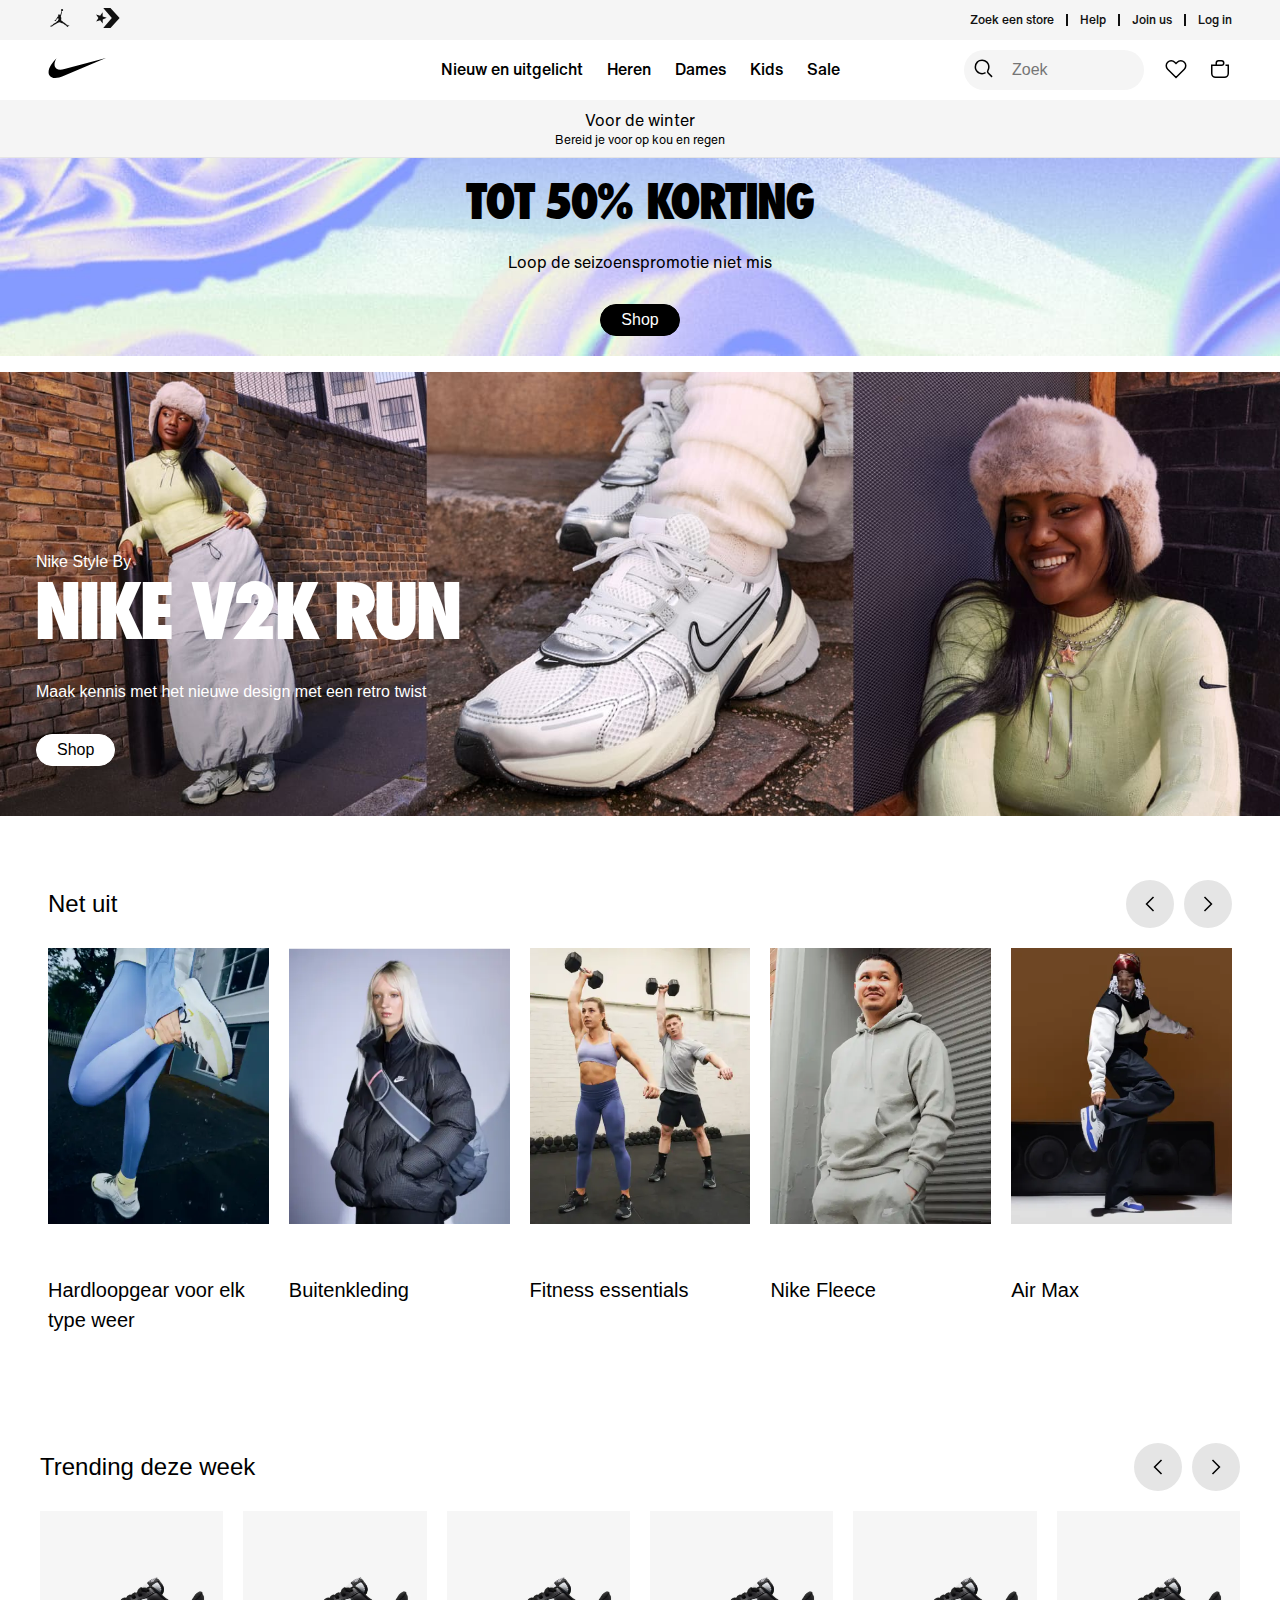
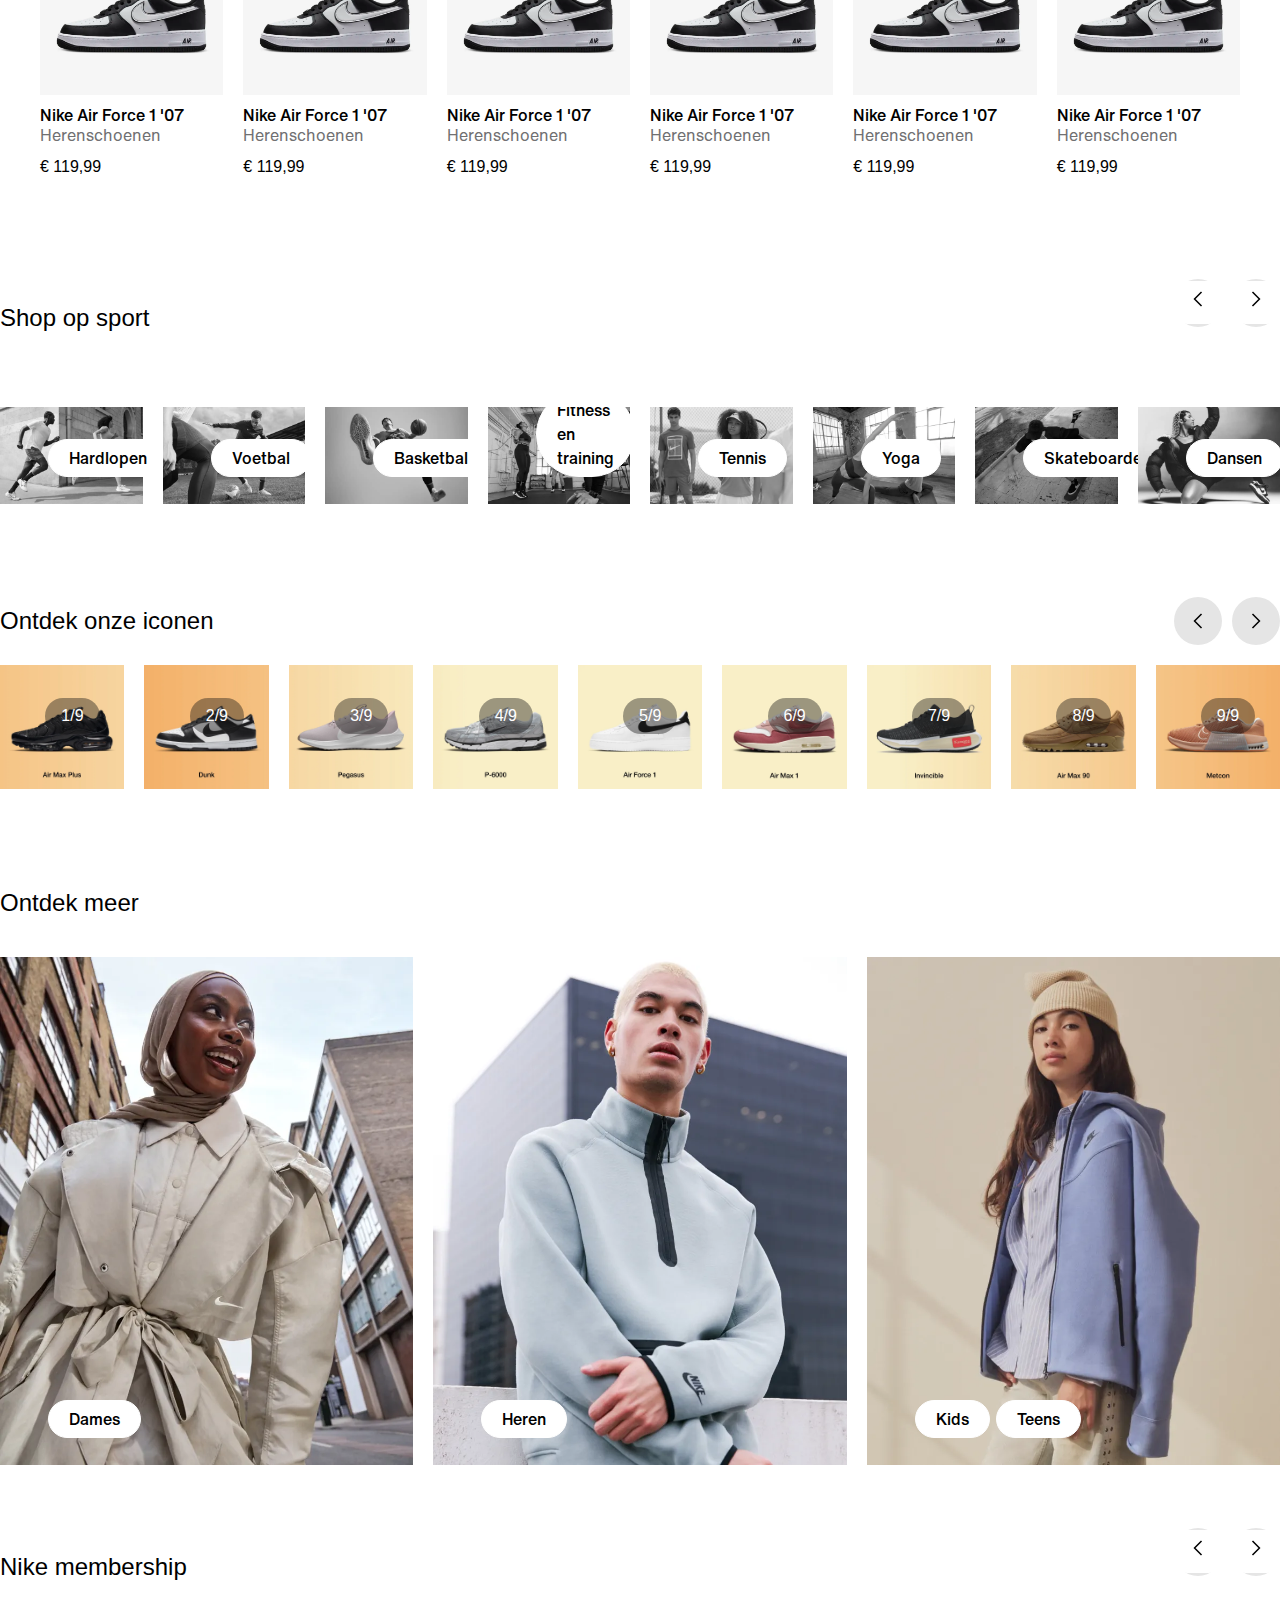
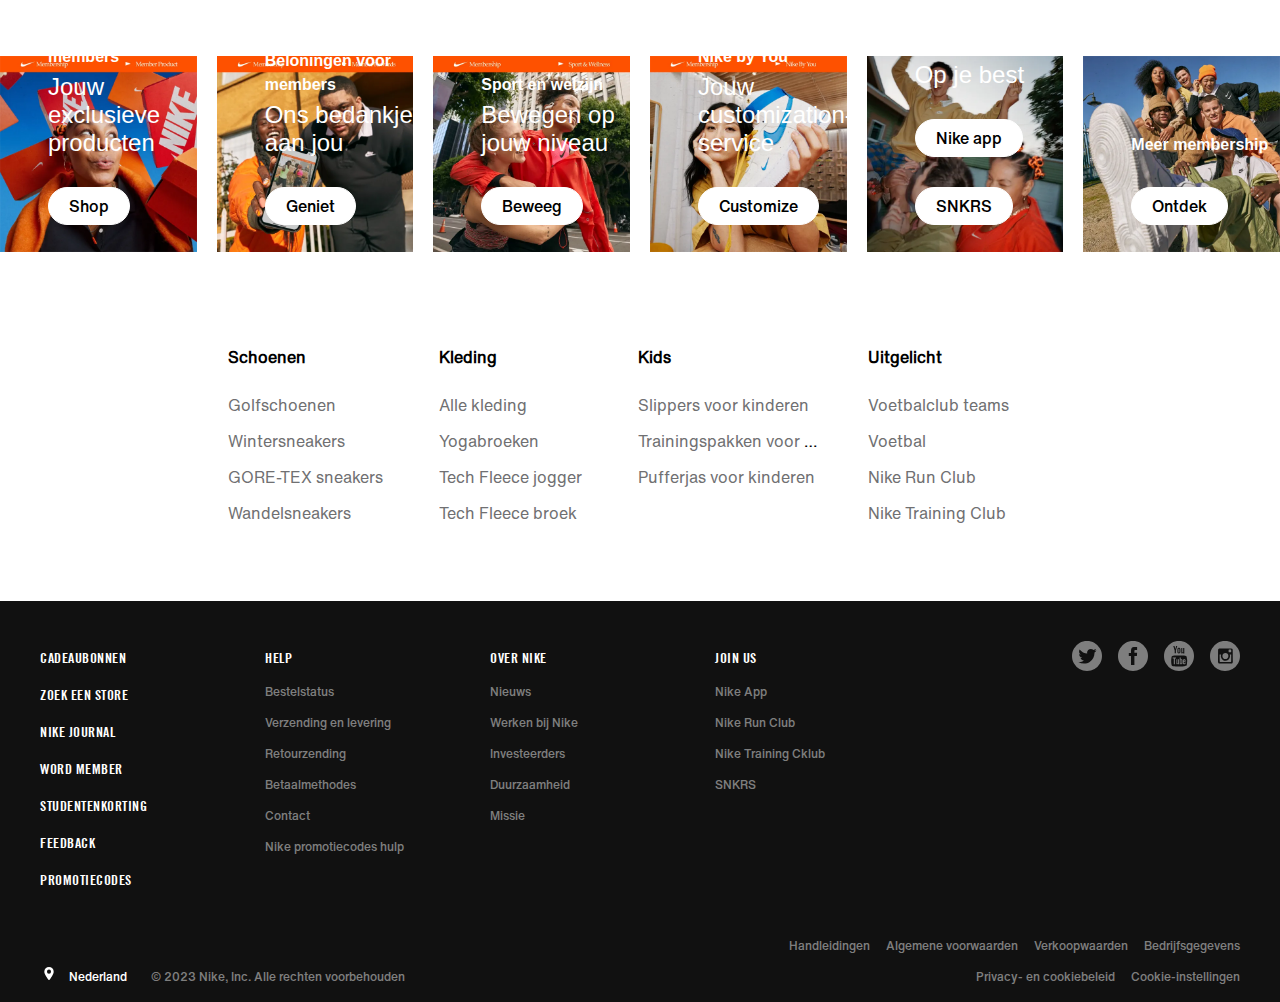
==== commit 7febf67c: "accessibility adds" ====
--- a/index.html
+++ b/index.html
@@ -13,20 +13,26 @@
 </head>
 <body>
 <header>
+    <h1>Nike Homepage. Just Do It. Nike NL</h1>
     <a href="#mainContent">Ga door naar hoofdcontent</a>
     <section>
-        <ul>
-            <li>
-                <svg fill="#111" height="24px" viewBox="0 0 26 32" width="24px">
-                    <path
-                        d="M14.4 5.52v-.08q0-.56.36-1t.92-.44 1 .36.48.96-.36 1-.96.4l-.24.08.08.12-.08.44-.16 1.28q.08.08.08.16l-.16.8q-.08.16-.16.24l-.08.32q-.16.64-.28 1.04t-.2.64V12q-.08.4-.12.64t-.28.8q-.16.32 0 1.04l.08.08q0 .24.2.56t.2.56q.08 1.6-.24 2.72l.16.48q.96.48.56 1.04l.4.16q.96.48 1.36.84t.8.76q.32.08.48.24l.24.08q1.68 1.12 3.36 2.72l.32.24v.08l-.08.16.24.16h.08q.24.16.32.16h.08q.08 0 .16-.08l.16-.08q.16-.16.32-.24h.32q.08 0 0 .08l-.32.16-.4.48h.56l.56.08q.24-.08.4-.16l.4-.24q.24-.08.48.16h.08q.08.08-.08.24l-.96.88q-.4.32-.72.4l-1.04.72q-.08.08-.16 0l-.24-.32-.16-.32-.2-.28-.24-.32-.2-.24-.16-.2-.32-.24q-.16 0-.32-.08l-1.04-.8q-.24 0-.56-.24-1.2-1.04-1.6-1.28l-.48-.32-.96-.16q-.48-.08-1.28-.48l-.64-.32q-.64-.32-.88-.32l-.32-.16q-.32-.08-.48-.16l-.16-.16q-.16 0-.32.08l-1.6.8-2 .88q-.8.64-1.52 1.04l-.88.4-1.36.96q-.16.16-.32 0l-.16.16q-.24.08-.32.08l-.32.16v.16h-.16l-.16.24q-.16.32-.32.36t-.2.12-.08.12l-.16.16-.24.16-.36-.04-.48.08-.32.08q-.4.08-.64-.12t-.4-.6q-.16-.24.16-.4l.08-.08q.08-.08.24-.08h.48L1.6 26l.32-.08q0-.16.08-.24.08-.08.24-.08v-.08q-.08-.16-.08-.32-.08-.16-.04-.24t.08-.08h.04l.08.24q.08.4.24.24l.08-.16q.08-.16.24-.16l.16.16.16-.16-.08-.08q0-.08.08-.08l.32-.32q.4-.48.96-.88 1.12-.88 2.4-1.36.4-.4.88-.4.32-.56.96-1.2.56-.4.8-.56.16-.32.4-.32H10l.16-.16q.16-.08.24-.16v-.4q0-.4.08-.64t.4-.24l.32-.32q-.16-.32-.16-.72h-.08q-.16-.24-.16-.48-.24-.4-.32-.64h-.24q-.08.24-.4.32l-.08.16q-.32.56-.56.84t-.88.68q-.4.4-.56.88-.08.24 0 .48l-.08.16h.08q0 .16.08.16h.08q.16.08.16.2t-.24.08-.36-.16-.2-.12l-.24.24q-.16.24-.32.2t-.08-.12l.08-.08q.08-.16 0-.16l-.64.16q-.08.08-.2 0t.04-.16l.4-.16q0-.08-.08-.08-.32.16-.64.08l-.4-.08-.08-.08q0-.08.08-.08.32.08.8-.08l.56-.24.64-.72.08-.16q.32-.64.68-1.16t.76-.84l.08-.32q.16-.32.32-.56t.4-.64l.24-.32q.32-.48.72-.48l.24-.24q.08-.08.08-.24l.16-.16-.08-.08q-.48-.4-.48-.72-.08-.56.36-.96t.88-.36.68.28l.16.16q.08 0 .08.08l.32.16v.24q.16.16.16.24.16-.24.48-.56l.4-1.28q0-.32.16-.64l.16-.24v-.16l.24-.96h.16l.24-.96q.08-.24 0-.56l-.32-.8z"></path>
-                </svg>
-            </li>
-            <li>
-                <svg fill="#111" height="24px" viewBox="0 0 39 33" width="24px">
-                    <path
-                        d="M10.94 25.626l-4.236-5.501L.201 22.28l3.734-5.756L.11 10.777l6.59 2.031 4.026-5.474.14 6.785 6.64 2.175-6.594 2.446.028 6.886zm.824 7.239l13.952-16.393L11.806.107h11.697l14.871 16.389-14.8 16.369h-11.81z"></path>
-                </svg>
+        <h2>Sub navigation menu</h2>
+        <ul>
+            <li>
+                <a href="#" aria-label="Link to Jordan collection">
+                    <svg fill="#111" height="24px" viewBox="0 0 26 32" width="24px">
+                        <path
+                            d="M14.4 5.52v-.08q0-.56.36-1t.92-.44 1 .36.48.96-.36 1-.96.4l-.24.08.08.12-.08.44-.16 1.28q.08.08.08.16l-.16.8q-.08.16-.16.24l-.08.32q-.16.64-.28 1.04t-.2.64V12q-.08.4-.12.64t-.28.8q-.16.32 0 1.04l.08.08q0 .24.2.56t.2.56q.08 1.6-.24 2.72l.16.48q.96.48.56 1.04l.4.16q.96.48 1.36.84t.8.76q.32.08.48.24l.24.08q1.68 1.12 3.36 2.72l.32.24v.08l-.08.16.24.16h.08q.24.16.32.16h.08q.08 0 .16-.08l.16-.08q.16-.16.32-.24h.32q.08 0 0 .08l-.32.16-.4.48h.56l.56.08q.24-.08.4-.16l.4-.24q.24-.08.48.16h.08q.08.08-.08.24l-.96.88q-.4.32-.72.4l-1.04.72q-.08.08-.16 0l-.24-.32-.16-.32-.2-.28-.24-.32-.2-.24-.16-.2-.32-.24q-.16 0-.32-.08l-1.04-.8q-.24 0-.56-.24-1.2-1.04-1.6-1.28l-.48-.32-.96-.16q-.48-.08-1.28-.48l-.64-.32q-.64-.32-.88-.32l-.32-.16q-.32-.08-.48-.16l-.16-.16q-.16 0-.32.08l-1.6.8-2 .88q-.8.64-1.52 1.04l-.88.4-1.36.96q-.16.16-.32 0l-.16.16q-.24.08-.32.08l-.32.16v.16h-.16l-.16.24q-.16.32-.32.36t-.2.12-.08.12l-.16.16-.24.16-.36-.04-.48.08-.32.08q-.4.08-.64-.12t-.4-.6q-.16-.24.16-.4l.08-.08q.08-.08.24-.08h.48L1.6 26l.32-.08q0-.16.08-.24.08-.08.24-.08v-.08q-.08-.16-.08-.32-.08-.16-.04-.24t.08-.08h.04l.08.24q.08.4.24.24l.08-.16q.08-.16.24-.16l.16.16.16-.16-.08-.08q0-.08.08-.08l.32-.32q.4-.48.96-.88 1.12-.88 2.4-1.36.4-.4.88-.4.32-.56.96-1.2.56-.4.8-.56.16-.32.4-.32H10l.16-.16q.16-.08.24-.16v-.4q0-.4.08-.64t.4-.24l.32-.32q-.16-.32-.16-.72h-.08q-.16-.24-.16-.48-.24-.4-.32-.64h-.24q-.08.24-.4.32l-.08.16q-.32.56-.56.84t-.88.68q-.4.4-.56.88-.08.24 0 .48l-.08.16h.08q0 .16.08.16h.08q.16.08.16.2t-.24.08-.36-.16-.2-.12l-.24.24q-.16.24-.32.2t-.08-.12l.08-.08q.08-.16 0-.16l-.64.16q-.08.08-.2 0t.04-.16l.4-.16q0-.08-.08-.08-.32.16-.64.08l-.4-.08-.08-.08q0-.08.08-.08.32.08.8-.08l.56-.24.64-.72.08-.16q.32-.64.68-1.16t.76-.84l.08-.32q.16-.32.32-.56t.4-.64l.24-.32q.32-.48.72-.48l.24-.24q.08-.08.08-.24l.16-.16-.08-.08q-.48-.4-.48-.72-.08-.56.36-.96t.88-.36.68.28l.16.16q.08 0 .08.08l.32.16v.24q.16.16.16.24.16-.24.48-.56l.4-1.28q0-.32.16-.64l.16-.24v-.16l.24-.96h.16l.24-.96q.08-.24 0-.56l-.32-.8z"></path>
+                    </svg>
+                </a>
+            </li>
+            <li>
+                <a aria-label="Link to Converse website">
+                    <svg fill="#111" height="24px" viewBox="0 0 39 33" width="24px">
+                        <path
+                            d="M10.94 25.626l-4.236-5.501L.201 22.28l3.734-5.756L.11 10.777l6.59 2.031 4.026-5.474.14 6.785 6.64 2.175-6.594 2.446.028 6.886zm.824 7.239l13.952-16.393L11.806.107h11.697l14.871 16.389-14.8 16.369h-11.81z"></path>
+                    </svg>
+                </a>
             </li>
         </ul>
         <ul>
@@ -36,7 +42,7 @@
             <li><a href="#">Log in</a></li>
         </ul>
     </section>
-    <nav>
+    <nav aria-label="Main navigation">
         <aside>
             <button>
                 <svg aria-hidden="true" class="pre-close-icon" focusable="false" viewBox="0 0 24 24" role="img"
@@ -91,10 +97,11 @@
                 </li>
             </ul>
             <article>
-                        <span>
-                            Word Nike member en geniet van de beste producten, inspiratie en verhalen op het gebied van sport.
-                            <a>Meer info</a>
-                        </span>
+                <h3>Become a member</h3>
+                <span>
+                    Word Nike member en geniet van de beste producten, inspiratie en verhalen op het gebied van sport.
+                    <a href="products.html">Meer info</a>
+                </span>
             </article>
             <ul>
                 <li><a>Join Us</a></li>
@@ -109,8 +116,7 @@
         </aside>
         <ul>
             <li>
-                <a href="index.html">
-                    <h1>Nike. Just Do It. Nike NL</h1>
+                <a href="index.html" aria-label="Nike logo that links to the homepage">
                     <svg fill="none" height="21" viewBox="0 0 58 21" width="58" xmlns="http://www.w3.org/2000/svg">
                         <path clip-rule="evenodd"
                               d="M57.8806 0.0689087L15.9637 17.8495C12.4738 19.3302 9.53801 20.0689 7.17214 20.0689C4.51015 20.0689 2.57096 19.1296 1.38007 17.2541C-0.164269 14.8341 0.510783 10.943 3.16004 6.83535C4.73304 4.43446 6.73272 2.23099 8.68146 0.123041C8.22293 0.868145 4.1758 7.60274 8.60185 10.7742C9.47751 11.4111 10.7225 11.7231 12.2541 11.7231C13.4832 11.7231 14.8938 11.5225 16.4446 11.1181L57.8806 0.0689087Z"
@@ -120,7 +126,7 @@
                 </a>
             </li>
             <li>
-                <ul>
+                <ul  aria-label="Main navigation menu">
                     <li>
                         <a href="products.html">Nieuw en uitgelicht</a>
                         <!--                        <ul>-->
@@ -173,8 +179,8 @@
                     <li>
                         <form>
                             <label for="searchBar"></label>
-                            <input id="searchBar" placeholder="Zoek" type="text">
-                            <button>
+                            <input id="searchBar" placeholder="Zoek" type="text" aria-label="Search bar to search for products">
+                            <button aria-label="Button to enter search value">
                                 <svg width="20" height="19" viewBox="0 0 19 19" fill="none"
                                      xmlns="http://www.w3.org/2000/svg">
                                     <path
@@ -256,15 +262,15 @@
     <section class="infoSlider">
         <ul>
             <li>
-                <h4>Voor de winter</h4>
+                <h3>Voor de winter</h3>
                 <p>Bereid je voor op kou en regen</p>
             </li>
             <li>
-                <h4>Shop alle nieuwe producten</h4>
+                <h3>Shop alle nieuwe producten</h3>
                 <p><a href="#">Shop</a></p>
             </li>
             <li>
-                <h4>Gratis verzending en retourneren</h4>
+                <h3>Gratis verzending en retourneren</h3>
                 <p>Nike members krijgen gratis verzending en kunnen binnen 60 dagen gratis retourneren. <a href="#">Meer info</a>
                     <a href="#">Join Us</a>
                 </p>
@@ -302,9 +308,9 @@
                 <h3>Net uit</h3>
             </li>
             <li>
-                <ul>
-                    <li>
-                        <button>
+                <ul aria-label="Button group to navigate the release slider">
+                    <li>
+                        <button  aria-label="Button that goes to previous slide">
                             <svg aria-hidden="true" fill="none" focusable="false" height="24px" role="img"
                                  viewBox="0 0 24 24"
                                  width="24px">
@@ -314,7 +320,7 @@
                         </button>
                     </li>
                     <li>
-                        <button>
+                        <button  aria-label="Button that goes to next slide">
                             <svg aria-hidden="true" fill="none" focusable="false" height="24px" role="img"
                                  viewBox="0 0 24 24"
                                  width="24px">
@@ -385,9 +391,9 @@
                 <h3>Trending deze week</h3>
             </li>
             <li>
-                <ul>
-                    <li>
-                        <button>
+                <ul aria-label="Button group to navigate the product slider">
+                    <li>
+                        <button  aria-label="Button that goes to previous slide">
                             <svg aria-hidden="true" fill="none" focusable="false" height="24px" role="img"
                                  viewBox="0 0 24 24"
                                  width="24px">
@@ -397,7 +403,7 @@
                         </button>
                     </li>
                     <li>
-                        <button>
+                        <button  aria-label="Button that goes to next slide">
                             <svg aria-hidden="true" fill="none" focusable="false" height="24px" role="img"
                                  viewBox="0 0 24 24"
                                  width="24px">
@@ -490,118 +496,9 @@
                 <h3>Shop op sport</h3>
             </li>
             <li>
-                <ul>
-                    <li>
-                        <svg aria-hidden="true" fill="none" focusable="false" height="24px" role="img"
-                             viewBox="0 0 24 24"
-                             width="24px">
-                            <path d="M15.525 18.966L8.558 12l6.967-6.967" stroke="currentColor"
-                                  stroke-width="1.5"></path>
-                        </svg>
-                    </li>
-                    <li>
-                        <svg aria-hidden="true" fill="none" focusable="false" height="24px" role="img"
-                             viewBox="0 0 24 24"
-                             width="24px">
-                            <path d="M8.474 18.966L15.44 12 8.474 5.033" stroke="currentColor"
-                                  stroke-width="1.5"></path>
-                        </svg>
-                    </li>
-                </ul>
-            </li>
-        </ul>
-        <ul>
-            <li>
-                <a href="#">
-                    <figure>
-                        <img alt="" src="images/running.png" />
-                        <figcaption>
-                            <h4>Hardlopen</h4>
-                        </figcaption>
-                    </figure>
-                </a>
-            </li>
-            <li>
-                <a href="#">
-                    <figure>
-                        <img alt="" src="images/football.png" />
-                        <figcaption>
-                            <h4>Voetbal</h4>
-                        </figcaption>
-                    </figure>
-                </a>
-            </li>
-            <li>
-                <a href="#">
-                    <figure>
-                        <img alt="" src="images/basketball.png" />
-                        <figcaption>
-                            <h4>Basketbal</h4>
-                        </figcaption>
-                    </figure>
-                </a>
-            </li>
-            <li>
-                <a href="#">
-                    <figure>
-                        <img alt="" src="images/fitness.png" />
-                        <figcaption>
-                            <h4>Fitness en training</h4>
-                        </figcaption>
-                    </figure>
-                </a>
-            </li>
-            <li>
-                <a href="#">
-                    <figure>
-                        <img alt="" src="images/tennis.png" />
-                        <figcaption>
-                            <h4>Tennis</h4>
-                        </figcaption>
-                    </figure>
-                </a>
-            </li>
-            <li>
-                <a href="#">
-                    <figure>
-                        <img alt="" src="images/yoga.png" />
-                        <figcaption>
-                            <h4>Yoga</h4>
-                        </figcaption>
-                    </figure>
-                </a>
-            </li>
-            <li>
-                <a href="#">
-                    <figure>
-                        <img alt="" src="images/skateboarding.png" />
-                        <figcaption>
-                            <h4>Skateboarden</h4>
-                        </figcaption>
-                    </figure>
-                </a>
-            </li>
-            <li>
-                <a href="#">
-                    <figure>
-                        <img alt="" src="images/dance.png" />
-                        <figcaption>
-                            <h4>Dansen</h4>
-                        </figcaption>
-                    </figure>
-                </a>
-            </li>
-        </ul>
-    </section>
-    <section class="shoeCategorySlider">
-        <ul>
-            <li>
-                <h3>Ontdek onze iconen</h3>
-            </li>
-            <li>
-                <ul>
-                    <li>
-                        <button>
+                <ul  aria-label="Button group to navigate the sport categories slider">
+                    <li>
+                        <button  aria-label="Button that goes to previous slide">
                             <svg aria-hidden="true" fill="none" focusable="false" height="24px" role="img"
                                  viewBox="0 0 24 24"
                                  width="24px">
@@ -611,7 +508,7 @@
                         </button>
                     </li>
                     <li>
-                        <button>
+                        <button  aria-label="Button that goes to next slide">
                             <svg aria-hidden="true" fill="none" focusable="false" height="24px" role="img"
                                  viewBox="0 0 24 24"
                                  width="24px">
@@ -627,6 +524,119 @@
             <li>
                 <a href="#">
                     <figure>
+                        <img alt="" src="images/running.png" />
+                        <figcaption>
+                            <h4>Hardlopen</h4>
+                        </figcaption>
+                    </figure>
+                </a>
+            </li>
+            <li>
+                <a href="#">
+                    <figure>
+                        <img alt="" src="images/football.png" />
+                        <figcaption>
+                            <h4>Voetbal</h4>
+                        </figcaption>
+                    </figure>
+                </a>
+            </li>
+            <li>
+                <a href="#">
+                    <figure>
+                        <img alt="" src="images/basketball.png" />
+                        <figcaption>
+                            <h4>Basketbal</h4>
+                        </figcaption>
+                    </figure>
+                </a>
+            </li>
+            <li>
+                <a href="#">
+                    <figure>
+                        <img alt="" src="images/fitness.png" />
+                        <figcaption>
+                            <h4>Fitness en training</h4>
+                        </figcaption>
+                    </figure>
+                </a>
+            </li>
+            <li>
+                <a href="#">
+                    <figure>
+                        <img alt="" src="images/tennis.png" />
+                        <figcaption>
+                            <h4>Tennis</h4>
+                        </figcaption>
+                    </figure>
+                </a>
+            </li>
+            <li>
+                <a href="#">
+                    <figure>
+                        <img alt="" src="images/yoga.png" />
+                        <figcaption>
+                            <h4>Yoga</h4>
+                        </figcaption>
+                    </figure>
+                </a>
+            </li>
+            <li>
+                <a href="#">
+                    <figure>
+                        <img alt="" src="images/skateboarding.png" />
+                        <figcaption>
+                            <h4>Skateboarden</h4>
+                        </figcaption>
+                    </figure>
+                </a>
+            </li>
+            <li>
+                <a href="#">
+                    <figure>
+                        <img alt="" src="images/dance.png" />
+                        <figcaption>
+                            <h4>Dansen</h4>
+                        </figcaption>
+                    </figure>
+                </a>
+            </li>
+        </ul>
+    </section>
+    <section class="shoeCategorySlider">
+        <ul>
+            <li>
+                <h3>Ontdek onze iconen</h3>
+            </li>
+            <li>
+                <ul aria-label="Button group to navigate the shoe category slider">
+                    <li>
+                        <button  aria-label="Button that goes to previous slide">
+                            <svg aria-hidden="true" fill="none" focusable="false" height="24px" role="img"
+                                 viewBox="0 0 24 24"
+                                 width="24px">
+                                <path d="M15.525 18.966L8.558 12l6.967-6.967" stroke="currentColor"
+                                      stroke-width="1.5"></path>
+                            </svg>
+                        </button>
+                    </li>
+                    <li>
+                        <button  aria-label="Button that goes to next slide">
+                            <svg aria-hidden="true" fill="none" focusable="false" height="24px" role="img"
+                                 viewBox="0 0 24 24"
+                                 width="24px">
+                                <path d="M8.474 18.966L15.44 12 8.474 5.033" stroke="currentColor"
+                                      stroke-width="1.5"></path>
+                            </svg>
+                        </button>
+                    </li>
+                </ul>
+            </li>
+        </ul>
+        <ul>
+            <li>
+                <a href="#">
+                    <figure>
                         <span>1/9</span>
                         <img alt="" src="images/shoe1.png" />
                         <h4>Air Max Plus</h4>
@@ -749,22 +759,26 @@
                 <h3>Nike membership</h3>
             </li>
             <li>
-                <ul>
-                    <li>
-                        <svg aria-hidden="true" fill="none" focusable="false" height="24px" role="img"
-                             viewBox="0 0 24 24"
-                             width="24px">
-                            <path d="M15.525 18.966L8.558 12l6.967-6.967" stroke="currentColor"
-                                  stroke-width="1.5"></path>
-                        </svg>
-                    </li>
-                    <li>
-                        <svg aria-hidden="true" fill="none" focusable="false" height="24px" role="img"
-                             viewBox="0 0 24 24"
-                             width="24px">
-                            <path d="M8.474 18.966L15.44 12 8.474 5.033" stroke="currentColor"
-                                  stroke-width="1.5"></path>
-                        </svg>
+                <ul  aria-label="Button group to navigate the membership categories slider">
+                    <li>
+                        <button  aria-label="Button that goes to previous slide">
+                            <svg aria-hidden="true" fill="none" focusable="false" height="24px" role="img"
+                                 viewBox="0 0 24 24"
+                                 width="24px">
+                                <path d="M15.525 18.966L8.558 12l6.967-6.967" stroke="currentColor"
+                                      stroke-width="1.5"></path>
+                            </svg>
+                        </button>
+                    </li>
+                    <li>
+                        <button  aria-label="Button that goes to next slide">
+                            <svg aria-hidden="true" fill="none" focusable="false" height="24px" role="img"
+                                 viewBox="0 0 24 24"
+                                 width="24px">
+                                <path d="M8.474 18.966L15.44 12 8.474 5.033" stroke="currentColor"
+                                      stroke-width="1.5"></path>
+                            </svg>
+                        </button>
                     </li>
                 </ul>
             </li>
@@ -905,6 +919,7 @@
         </ul>
     </section>
     <section class="modal">
+        <h2>Newsletter sign-up</h2>
         <article>
             <button>
                 <svg aria-hidden="true" class="pre-close-icon" focusable="false" viewBox="0 0 24 24" role="img"
@@ -915,7 +930,7 @@
                 </svg>
             </button>
             <img src="/images/swoosh_black.png" alt="Nike Black Swoosh Logo" />
-            <h2>Krijg als eerste het laatste nieuws</h2>
+            <h3>Krijg als eerste het laatste nieuws</h3>
             <p>Meld je aan voor Nike e-mails en krijg als eerste inspirerende content, nieuws en exclusieve aanbiedingen
                 te
                 zien.
@@ -951,6 +966,7 @@
 </main>
 <footer>
     <section>
+        <h4>Nike Footer</h4>
         <nav>
             <ul>
                 <li>
--- a/styles/style.css
+++ b/styles/style.css
@@ -244,6 +244,30 @@
     top: 0.625rem;
 }
 
+header h1 {
+    position: absolute;
+    width: 1px;
+    height: 1px;
+    padding: 0;
+    margin: -1px;
+    overflow: hidden;
+    clip: rect(0, 0, 0, 0);
+    white-space: nowrap;
+    border-width: 0;
+}
+
+header h2 {
+    position: absolute;
+    width: 1px;
+    height: 1px;
+    padding: 0;
+    margin: -1px;
+    overflow: hidden;
+    clip: rect(0, 0, 0, 0);
+    white-space: nowrap;
+    border-width: 0;
+}
+
 header aside {
     display: none;
 }
@@ -252,6 +276,18 @@
     position: static;
     background-color: white;
     transition: transform 0.6s ease;
+}
+
+header nav h4 {
+    position: absolute;
+    width: 1px;
+    height: 1px;
+    padding: 0;
+    margin: -1px;
+    overflow: hidden;
+    clip: rect(0, 0, 0, 0);
+    white-space: nowrap;
+    border-width: 0;
 }
 
 header nav.slide-out {
@@ -279,6 +315,12 @@
     display: flex;
     gap: 1.5rem;
 }
+
+header section ul:first-of-type a {
+    all:unset
+}
+
+
 
 header section ul:last-child {
     gap: 0;
@@ -545,9 +587,10 @@
     font-family: var(--helvetica-text);
 }
 
-.infoSlider h4 {
+.infoSlider h3 {
     font-family: "Helvetica Now Text", sans-serif;
     font-weight: 500;
+    font-size: 1rem;
     line-height: 1;
     text-align: center;
 }
@@ -1472,7 +1515,7 @@
     margin: 0 auto;
 }
 
-.modal h6 {
+.modal h4 {
     text-align: center;
     font-size: 1.625rem;
     line-height: 1.625rem;
@@ -1568,6 +1611,18 @@
     color: var(--placeholder-color);
 }
 
+.modal h2 {
+    position: absolute;
+    width: 1px;
+    height: 1px;
+    padding: 0;
+    margin: -1px;
+    overflow: hidden;
+    clip: rect(0, 0, 0, 0);
+    white-space: nowrap;
+    border-width: 0;
+}
+
 /******************************** PAGE 2 STYLING ***************************/
 
 /*************************/
@@ -1715,6 +1770,18 @@
 footer>section>ul {
     display: flex;
     gap: 1rem;
+}
+
+footer h4 {
+    position: absolute;
+    width: 1px;
+    height: 1px;
+    padding: 0;
+    margin: -1px;
+    overflow: hidden;
+    clip: rect(0, 0, 0, 0);
+    white-space: nowrap;
+    border-width: 0;
 }
 
 footer section:nth-child(2) ul:nth-child(1) {
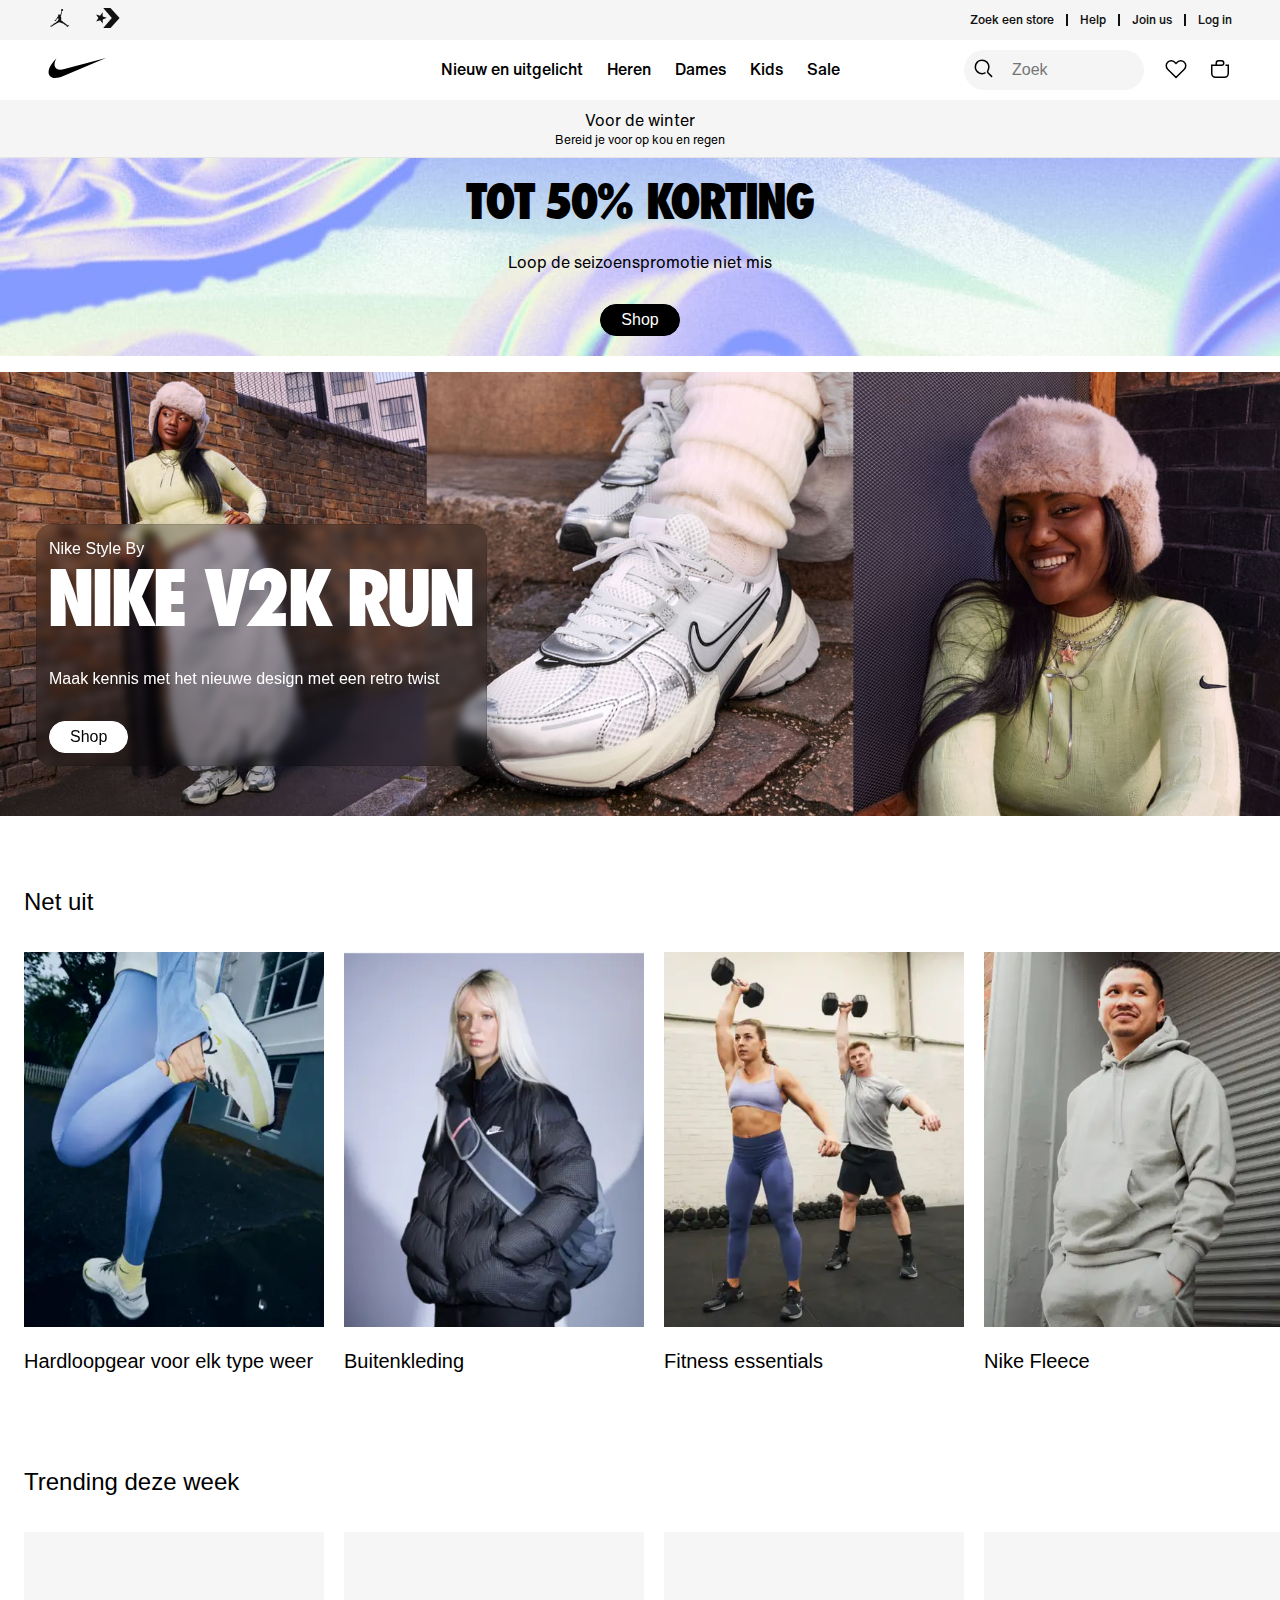
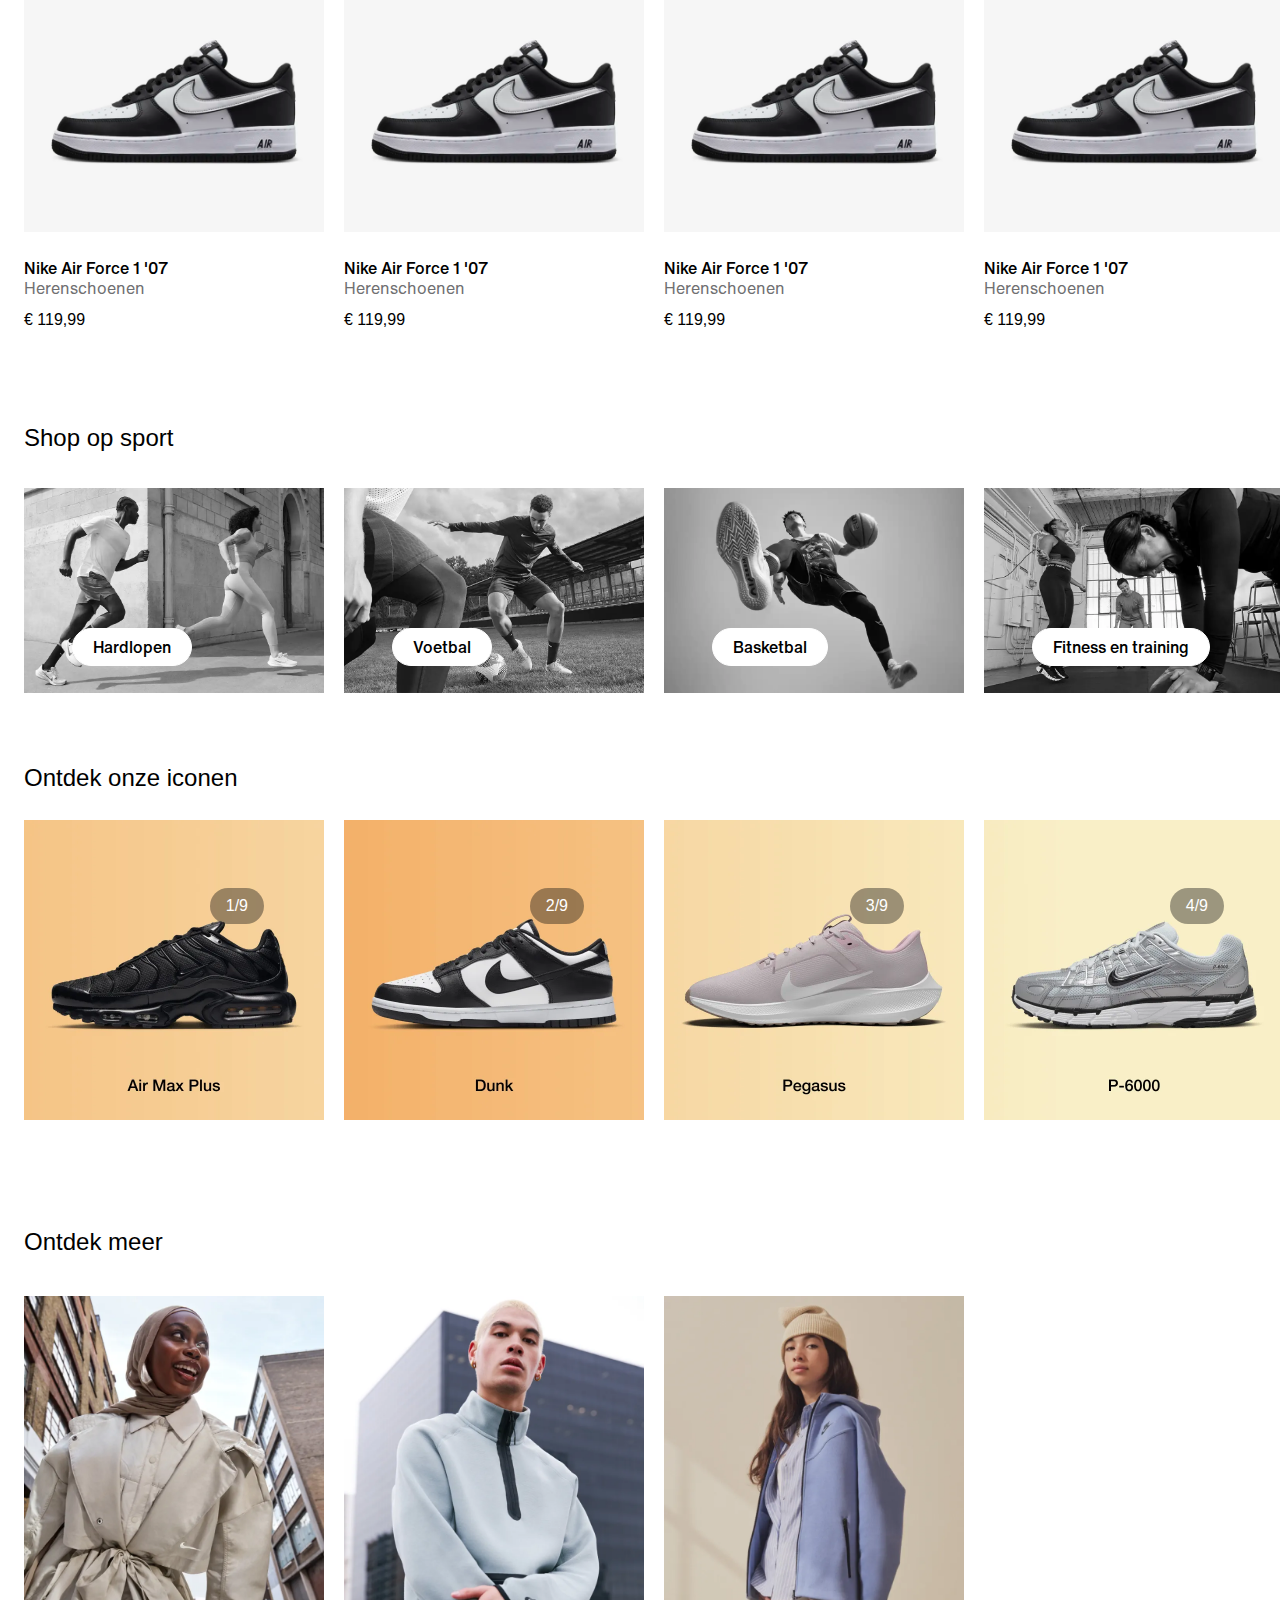
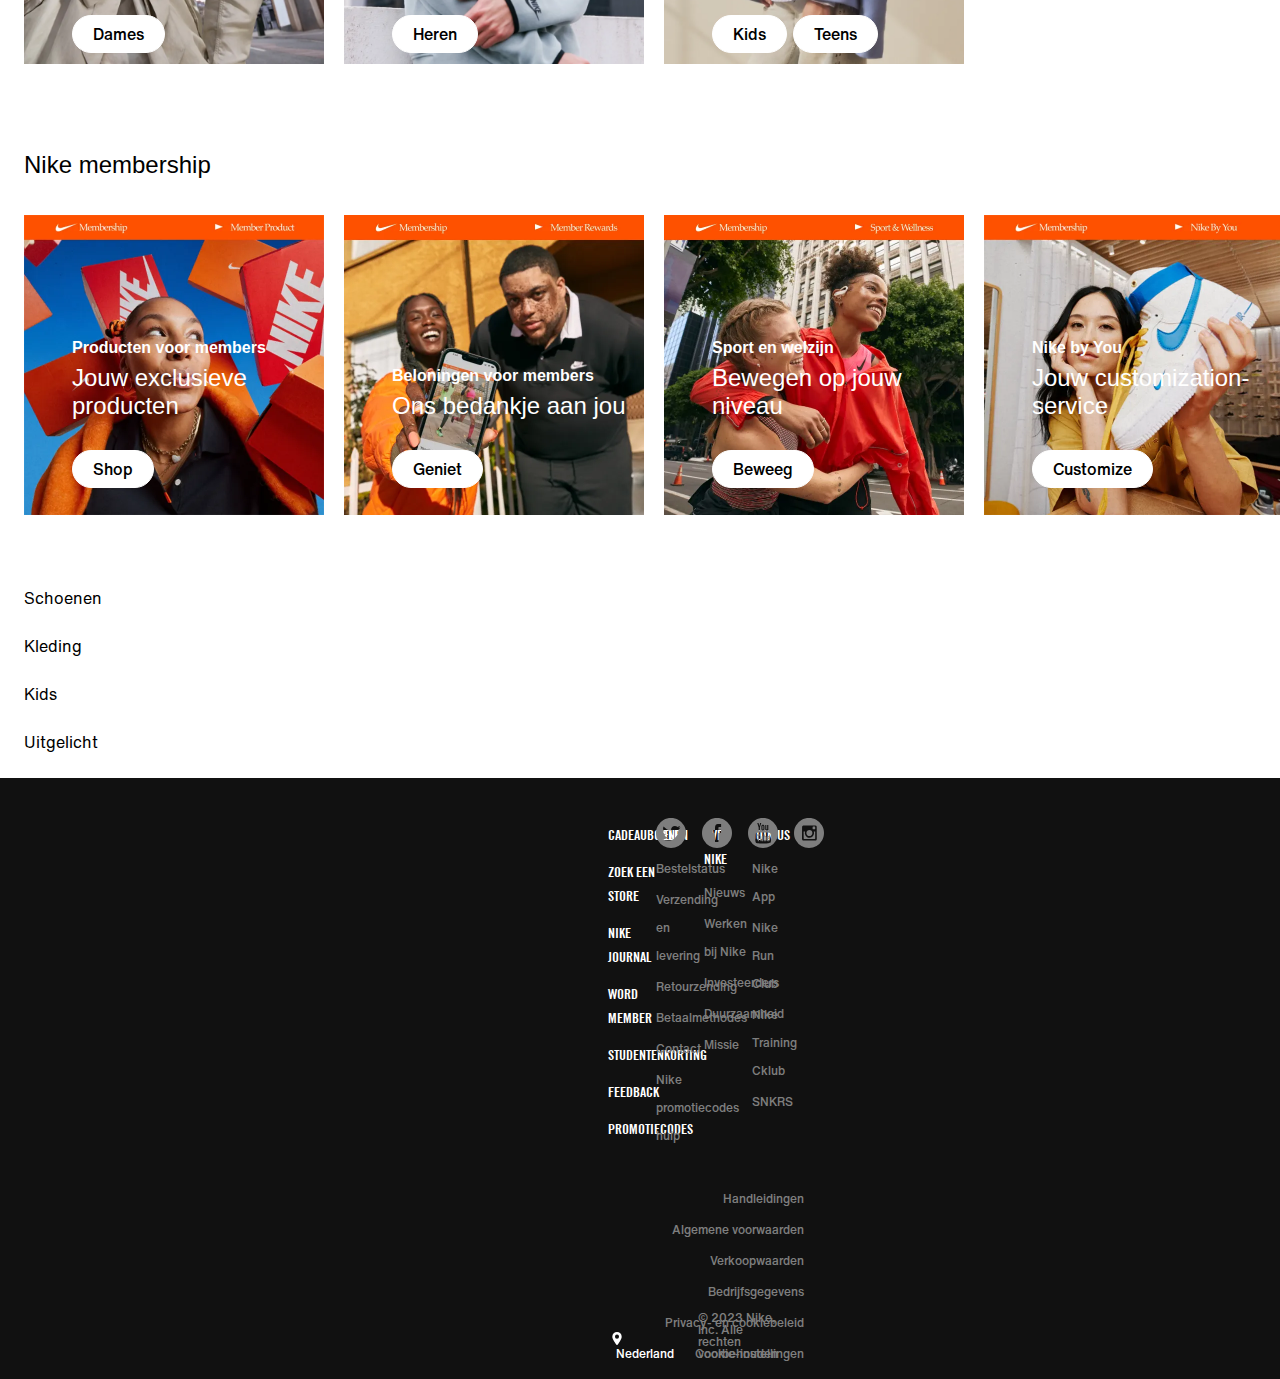
==== commit 34abe5cb: "removed px" ====
--- a/index.html
+++ b/index.html
@@ -1,5 +1,5 @@
 <!DOCTYPE html>
-<html lang="en">
+<html lang="nl">
 <head>
     <meta charset="UTF-8">
     <meta content="jouw naam" name="author">
@@ -44,7 +44,7 @@
     </section>
     <nav aria-label="Main navigation">
         <aside>
-            <button>
+            <button aria-label="Hamburger menu button. This toggles the slide out navigation sidebar">
                 <svg aria-hidden="true" class="pre-close-icon" focusable="false" viewBox="0 0 24 24" role="img"
                      width="18px" height="18px" fill="none">
                     <path stroke="currentColor" stroke-width="1.5"
@@ -126,51 +126,21 @@
                 </a>
             </li>
             <li>
-                <ul  aria-label="Main navigation menu">
+                <ul aria-label="Main navigation menu">
                     <li>
                         <a href="products.html">Nieuw en uitgelicht</a>
-                        <!--                        <ul>-->
-                        <!--                            <li><a href="#">Schoenen</a></li>-->
-                        <!--                            <li><a href="#">Schoenen</a></li>-->
-                        <!--                            <li><a href="#">Schoenen</a></li>-->
-                        <!--                            <li><a href="#">Schoenen</a></li>-->
-                        <!--                        </ul>-->
                     </li>
                     <li>
                         <a href="products.html">Heren</a>
-                        <!--                        <ul>-->
-                        <!--                            <li><a href="#">Schoenen</a></li>-->
-                        <!--                            <li><a href="#">Schoenen</a></li>-->
-                        <!--                            <li><a href="#">Schoenen</a></li>-->
-                        <!--                            <li><a href="#">Schoenen</a></li>-->
-                        <!--                        </ul>-->
                     </li>
                     <li>
                         <a href="products.html">Dames</a>
-                        <!--                        <ul>-->
-                        <!--                            <li><a href="#">Schoenen</a></li>-->
-                        <!--                            <li><a href="#">Schoenen</a></li>-->
-                        <!--                            <li><a href="#">Schoenen</a></li>-->
-                        <!--                            <li><a href="#">Schoenen</a></li>-->
-                        <!--                        </ul>-->
                     </li>
                     <li>
                         <a href="products.html">Kids</a>
-                        <!--                        <ul>-->
-                        <!--                            <li><a href="#">Schoenen</a></li>-->
-                        <!--                            <li><a href="#">Schoenen</a></li>-->
-                        <!--                            <li><a href="#">Schoenen</a></li>-->
-                        <!--                            <li><a href="#">Schoenen</a></li>-->
-                        <!--                        </ul>-->
                     </li>
                     <li>
                         <a href="products.html">Sale</a>
-                        <!--                        <ul>-->
-                        <!--                            <li><a href="#">Schoenen</a></li>-->
-                        <!--                            <li><a href="#">Schoenen</a></li>-->
-                        <!--                            <li><a href="#">Schoenen</a></li>-->
-                        <!--                            <li><a href="#">Schoenen</a></li>-->
-                        <!--                        </ul>-->
                     </li>
                 </ul>
             </li>
@@ -178,8 +148,9 @@
                 <ul>
                     <li>
                         <form>
-                            <label for="searchBar"></label>
-                            <input id="searchBar" placeholder="Zoek" type="text" aria-label="Search bar to search for products">
+                            <label for="searchBar">Search bar</label>
+                            <input id="searchBar" placeholder="Zoek" type="text"
+                                   aria-label="Search bar to search for products">
                             <button aria-label="Button to enter search value">
                                 <svg width="20" height="19" viewBox="0 0 19 19" fill="none"
                                      xmlns="http://www.w3.org/2000/svg">
@@ -271,7 +242,8 @@
             </li>
             <li>
                 <h3>Gratis verzending en retourneren</h3>
-                <p>Nike members krijgen gratis verzending en kunnen binnen 60 dagen gratis retourneren. <a href="#">Meer info</a>
+                <p>Nike members krijgen gratis verzending en kunnen binnen 60 dagen gratis retourneren. <a href="#">Meer
+                    info</a>
                     <a href="#">Join Us</a>
                 </p>
             </li>
@@ -280,7 +252,6 @@
     <section class="callToAction">
         <a href="#">
             <figure>
-                <!--                <img alt="Hero image" src="images/calltoaction.png" />-->
                 <figcaption>
                     <h2>Tot 50% korting</h2>
                     <p>Loop de seizoenspromotie niet mis</p>
@@ -292,7 +263,7 @@
     <section class="hero">
         <a href="#">
             <figure>
-                <img alt="Hero image" src="images/hero.png" />
+                <img alt="Hero image displaying the new Nike V2K Run" src="images/hero.png" />
                 <figcaption>
                     <h2>Nike Style By</h2>
                     <p>Nike V2K Run</p>
@@ -310,7 +281,7 @@
             <li>
                 <ul aria-label="Button group to navigate the release slider">
                     <li>
-                        <button  aria-label="Button that goes to previous slide">
+                        <button aria-label="Button that goes to previous slide">
                             <svg aria-hidden="true" fill="none" focusable="false" height="24px" role="img"
                                  viewBox="0 0 24 24"
                                  width="24px">
@@ -320,7 +291,7 @@
                         </button>
                     </li>
                     <li>
-                        <button  aria-label="Button that goes to next slide">
+                        <button aria-label="Button that goes to next slide">
                             <svg aria-hidden="true" fill="none" focusable="false" height="24px" role="img"
                                  viewBox="0 0 24 24"
                                  width="24px">
@@ -336,7 +307,7 @@
             <li>
                 <a href="#">
                     <figure>
-                        <img alt="" src="images/release1.png" />
+                        <img alt="Card image of run gear for every weather" src="images/release1.png" />
                         <figcaption>
                             <h4>Hardloopgear voor elk type weer</h4>
                         </figcaption>
@@ -346,7 +317,7 @@
             <li>
                 <a href="#">
                     <figure>
-                        <img alt="" src="images/release2.png" />
+                        <img alt="Card image of outside winter clothes" src="images/release2.png" />
                         <figcaption>
                             <h4>Buitenkleding</h4>
                         </figcaption>
@@ -356,7 +327,7 @@
             <li>
                 <a href="#">
                     <figure>
-                        <img alt="" src="images/release3.png" />
+                        <img alt="Card image of Fitness essential clothes" src="images/release3.png" />
                         <figcaption>
                             <h4>Fitness essentials</h4>
                         </figcaption>
@@ -366,7 +337,7 @@
             <li>
                 <a href="#">
                     <figure>
-                        <img alt="" src="images/release4.png" />
+                        <img alt="Card image of the Nike Fleece collection" src="images/release4.png" />
                         <figcaption>
                             <h4>Nike Fleece</h4>
                         </figcaption>
@@ -376,7 +347,7 @@
             <li>
                 <a href="#">
                     <figure>
-                        <img alt="" src="images/release5.png" />
+                        <img alt="Card image of the Air Max shoe" src="images/release5.png" />
                         <figcaption>
                             <h4>Air Max</h4>
                         </figcaption>
@@ -393,7 +364,7 @@
             <li>
                 <ul aria-label="Button group to navigate the product slider">
                     <li>
-                        <button  aria-label="Button that goes to previous slide">
+                        <button aria-label="Button that goes to previous slide">
                             <svg aria-hidden="true" fill="none" focusable="false" height="24px" role="img"
                                  viewBox="0 0 24 24"
                                  width="24px">
@@ -403,7 +374,7 @@
                         </button>
                     </li>
                     <li>
-                        <button  aria-label="Button that goes to next slide">
+                        <button aria-label="Button that goes to next slide">
                             <svg aria-hidden="true" fill="none" focusable="false" height="24px" role="img"
                                  viewBox="0 0 24 24"
                                  width="24px">
@@ -419,7 +390,7 @@
             <li>
                 <a href="#">
                     <figure>
-                        <img alt="" src="images/product1.png" />
+                        <img alt="Product image 1" src="images/product1.png" />
                         <figcaption>
                             <h4>Nike Air Force 1 '07</h4>
                             <p>Herenschoenen</p>
@@ -431,7 +402,7 @@
             <li>
                 <a href="#">
                     <figure>
-                        <img alt="" src="images/product1.png" />
+                        <img alt="Product image 2" src="images/product1.png" />
                         <figcaption>
                             <h4>Nike Air Force 1 '07</h4>
                             <p>Herenschoenen</p>
@@ -443,7 +414,7 @@
             <li>
                 <a href="#">
                     <figure>
-                        <img alt="" src="images/product1.png" />
+                        <img alt="Product image 3" src="images/product1.png" />
                         <figcaption>
                             <h4>Nike Air Force 1 '07</h4>
                             <p>Herenschoenen</p>
@@ -455,7 +426,7 @@
             <li>
                 <a href="#">
                     <figure>
-                        <img alt="" src="images/product1.png" />
+                        <img alt="Product image 4" src="images/product1.png" />
                         <figcaption>
                             <h4>Nike Air Force 1 '07</h4>
                             <p>Herenschoenen</p>
@@ -467,7 +438,7 @@
             <li>
                 <a href="#">
                     <figure>
-                        <img alt="" src="images/product1.png" />
+                        <img alt="Product image 5" src="images/product1.png" />
                         <figcaption>
                             <h4>Nike Air Force 1 '07</h4>
                             <p>Herenschoenen</p>
@@ -479,7 +450,7 @@
             <li>
                 <a href="#">
                     <figure>
-                        <img alt="" src="images/product1.png" />
+                        <img alt="Product image 6" src="images/product1.png" />
                         <figcaption>
                             <h4>Nike Air Force 1 '07</h4>
                             <p>Herenschoenen</p>
@@ -496,9 +467,9 @@
                 <h3>Shop op sport</h3>
             </li>
             <li>
-                <ul  aria-label="Button group to navigate the sport categories slider">
-                    <li>
-                        <button  aria-label="Button that goes to previous slide">
+                <ul aria-label="Button group to navigate the sport categories slider">
+                    <li>
+                        <button aria-label="Button that goes to previous slide">
                             <svg aria-hidden="true" fill="none" focusable="false" height="24px" role="img"
                                  viewBox="0 0 24 24"
                                  width="24px">
@@ -508,7 +479,7 @@
                         </button>
                     </li>
                     <li>
-                        <button  aria-label="Button that goes to next slide">
+                        <button aria-label="Button that goes to next slide">
                             <svg aria-hidden="true" fill="none" focusable="false" height="24px" role="img"
                                  viewBox="0 0 24 24"
                                  width="24px">
@@ -524,7 +495,7 @@
             <li>
                 <a href="#">
                     <figure>
-                        <img alt="" src="images/running.png" />
+                        <img alt="Card image for the running category " src="images/running.png" />
                         <figcaption>
                             <h4>Hardlopen</h4>
                         </figcaption>
@@ -534,7 +505,7 @@
             <li>
                 <a href="#">
                     <figure>
-                        <img alt="" src="images/football.png" />
+                        <img alt="Card image for the football category" src="images/football.png" />
                         <figcaption>
                             <h4>Voetbal</h4>
                         </figcaption>
@@ -544,7 +515,7 @@
             <li>
                 <a href="#">
                     <figure>
-                        <img alt="" src="images/basketball.png" />
+                        <img alt="Card image for the basketball category" src="images/basketball.png" />
                         <figcaption>
                             <h4>Basketbal</h4>
                         </figcaption>
@@ -554,7 +525,7 @@
             <li>
                 <a href="#">
                     <figure>
-                        <img alt="" src="images/fitness.png" />
+                        <img alt="Card image for the fitness category" src="images/fitness.png" />
                         <figcaption>
                             <h4>Fitness en training</h4>
                         </figcaption>
@@ -564,7 +535,7 @@
             <li>
                 <a href="#">
                     <figure>
-                        <img alt="" src="images/tennis.png" />
+                        <img alt="Card image for the tennis category" src="images/tennis.png" />
                         <figcaption>
                             <h4>Tennis</h4>
                         </figcaption>
@@ -574,7 +545,7 @@
             <li>
                 <a href="#">
                     <figure>
-                        <img alt="" src="images/yoga.png" />
+                        <img alt="Card image for the yoga category" src="images/yoga.png" />
                         <figcaption>
                             <h4>Yoga</h4>
                         </figcaption>
@@ -584,7 +555,7 @@
             <li>
                 <a href="#">
                     <figure>
-                        <img alt="" src="images/skateboarding.png" />
+                        <img alt="Card image for the skateboarding category" src="images/skateboarding.png" />
                         <figcaption>
                             <h4>Skateboarden</h4>
                         </figcaption>
@@ -594,7 +565,7 @@
             <li>
                 <a href="#">
                     <figure>
-                        <img alt="" src="images/dance.png" />
+                        <img alt="Card image for the dance category" src="images/dance.png" />
                         <figcaption>
                             <h4>Dansen</h4>
                         </figcaption>
@@ -611,7 +582,7 @@
             <li>
                 <ul aria-label="Button group to navigate the shoe category slider">
                     <li>
-                        <button  aria-label="Button that goes to previous slide">
+                        <button aria-label="Button that goes to previous slide">
                             <svg aria-hidden="true" fill="none" focusable="false" height="24px" role="img"
                                  viewBox="0 0 24 24"
                                  width="24px">
@@ -621,7 +592,7 @@
                         </button>
                     </li>
                     <li>
-                        <button  aria-label="Button that goes to next slide">
+                        <button aria-label="Button that goes to next slide">
                             <svg aria-hidden="true" fill="none" focusable="false" height="24px" role="img"
                                  viewBox="0 0 24 24"
                                  width="24px">
@@ -638,7 +609,7 @@
                 <a href="#">
                     <figure>
                         <span>1/9</span>
-                        <img alt="" src="images/shoe1.png" />
+                        <img alt="Card image of the Air Max Plus shoe " src="images/shoe1.png" />
                         <h4>Air Max Plus</h4>
                     </figure>
                 </a>
@@ -647,7 +618,7 @@
                 <a href="#">
                     <figure>
                         <span>2/9</span>
-                        <img alt="" src="images/shoe2.png" />
+                        <img alt="Card image of the Dunk shoe " src="images/shoe2.png" />
                         <h4>Dunk</h4>
                     </figure>
                 </a>
@@ -656,7 +627,7 @@
                 <a href="#">
                     <figure>
                         <span>3/9</span>
-                        <img alt="" src="images/shoe3.png" />
+                        <img alt="Card image of the Pegasus shoe " src="images/shoe3.png" />
                         <h4>Pegasus</h4>
                     </figure>
                 </a>
@@ -665,7 +636,7 @@
                 <a href="#">
                     <figure>
                         <span>4/9</span>
-                        <img alt="" src="images/shoe4.png" />
+                        <img alt="Card image of the p-6000 shoe " src="images/shoe4.png" />
                         <h4>P-6000</h4>
                     </figure>
                 </a>
@@ -674,7 +645,7 @@
                 <a href="#">
                     <figure>
                         <span>5/9</span>
-                        <img alt="" src="images/shoe5.png" />
+                        <img alt="Card image of the Air Force 1 shoe " src="images/shoe5.png" />
                         <h4>Air Force 1</h4>
                     </figure>
                 </a>
@@ -683,7 +654,7 @@
                 <a href="#">
                     <figure>
                         <span>6/9</span>
-                        <img alt="" src="images/shoe6.png" />
+                        <img alt="Card image of the Air Max 1 shoe " src="images/shoe6.png" />
                         <h4>Air Max 1</h4>
                     </figure>
                 </a>
@@ -692,7 +663,7 @@
                 <a href="#">
                     <figure>
                         <span>7/9</span>
-                        <img alt="" src="images/shoe7.png" />
+                        <img alt="Card image of the Invincible shoe " src="images/shoe7.png" />
                         <h4>Invincible</h4>
                     </figure>
                 </a>
@@ -701,7 +672,7 @@
                 <a href="#">
                     <figure>
                         <span>8/9</span>
-                        <img alt="" src="images/shoe8.png" />
+                        <img alt="Card image of the Air Max 90 shoe " src="images/shoe8.png" />
                         <h4>Air Max 90</h4>
                     </figure>
                 </a>
@@ -710,7 +681,7 @@
                 <a href="#">
                     <figure>
                         <span>9/9</span>
-                        <img alt="" src="images/shoe9.png" />
+                        <img alt="Card image of the Metcon shoe " src="images/shoe9.png" />
                         <h4>Metcon</h4>
                     </figure>
                 </a>
@@ -723,7 +694,7 @@
             <li>
                 <a href="#">
                     <figure>
-                        <img alt="" src="images/women.png" />
+                        <img alt="Card image of the women category" src="images/women.png" />
                         <figcaption>
                             <h4>Dames</h4>
                         </figcaption>
@@ -733,7 +704,7 @@
             <li>
                 <a href="#">
                     <figure>
-                        <img alt="" src="images/men.png" />
+                        <img alt="Card image of the gents category" src="images/men.png" />
                         <figcaption>
                             <h4>Heren</h4>
                         </figcaption>
@@ -743,7 +714,7 @@
             <li>
                 <a href="#">
                     <figure>
-                        <img alt="" src="images/kids.png" />
+                        <img alt="Card image of the kids and teens category" src="images/kids.png" />
                         <figcaption>
                             <h4>Kids</h4>
                             <h4>Teens</h4>
@@ -759,9 +730,9 @@
                 <h3>Nike membership</h3>
             </li>
             <li>
-                <ul  aria-label="Button group to navigate the membership categories slider">
-                    <li>
-                        <button  aria-label="Button that goes to previous slide">
+                <ul aria-label="Button group to navigate the membership categories slider">
+                    <li>
+                        <button aria-label="Button that goes to previous slide">
                             <svg aria-hidden="true" fill="none" focusable="false" height="24px" role="img"
                                  viewBox="0 0 24 24"
                                  width="24px">
@@ -771,7 +742,7 @@
                         </button>
                     </li>
                     <li>
-                        <button  aria-label="Button that goes to next slide">
+                        <button aria-label="Button that goes to next slide">
                             <svg aria-hidden="true" fill="none" focusable="false" height="24px" role="img"
                                  viewBox="0 0 24 24"
                                  width="24px">
@@ -787,7 +758,7 @@
             <li>
                 <a href="#">
                     <figure>
-                        <img src="images/member1.png" alt="" />
+                        <img src="images/member1.png" alt="Card image of the products for members" />
                         <figcaption>
                             <h4>Producten voor members</h4>
                             <p>Jouw exclusieve producten</p>
@@ -799,7 +770,7 @@
             <li>
                 <a href="#">
                     <figure>
-                        <img src="images/member2.png" alt="" />
+                        <img src="images/member2.png" alt="Card image of the rewards for members" />
                         <figcaption>
                             <h4>Beloningen voor members</h4>
                             <p>Ons bedankje aan jou</p>
@@ -811,7 +782,7 @@
             <li>
                 <a href="#">
                     <figure>
-                        <img src="images/member3.png" alt="" />
+                        <img src="images/member3.png" alt="Card image of sport and health for members" />
                         <figcaption>
                             <h4>Sport en welzijn</h4>
                             <p>Bewegen op jouw niveau</p>
@@ -823,7 +794,7 @@
             <li>
                 <a href="#">
                     <figure>
-                        <img src="images/member4.png" alt="" />
+                        <img src="images/member4.png" alt="Card image of the Nike by you for members" />
                         <figcaption>
                             <h4>Nike by You</h4>
                             <p>Jouw customization-service</p>
@@ -835,7 +806,7 @@
             <li>
                 <a href="#">
                     <figure>
-                        <img src="images/member5.png" alt="" />
+                        <img src="images/member5.png" alt="Card image of the Nike apps for members" />
                         <figcaption>
                             <h4>Nike apps</h4>
                             <p>Op je best</p>
@@ -848,7 +819,7 @@
             <li>
                 <a href="#">
                     <figure>
-                        <img src="images/member6.png" alt="" />
+                        <img src="images/member6.png" alt="Card image of the more for members" />
                         <figcaption>
                             <h4>Meer membership</h4>
                             <span>Ontdek</span>
--- a/styles/style.css
+++ b/styles/style.css
@@ -70,7 +70,7 @@
 }
 
 html {
-    font-size: var(--font-size); /*Variabele om de base font size in te stellen. In het geval van Chrome 16px.*/
+    font-size: var(--font-size); /*Variabele om de base font size in te stellen. In het geval van Chrome 1rem.*/
     overflow-x: hidden;
 }
 
@@ -125,7 +125,7 @@
 }
 
 button:focus {
-    outline: 1px solid var(--full-black);
+    outline: 0.0625rem solid var(--full-black);
 }
 
 span:focus {
@@ -133,57 +133,12 @@
 }
 
 svg:focus {
-    outline: var(--full-black) auto 5px;
+    outline: var(--full-black) auto 0.3125rem;
 }
 
 input:focus {
     outline: 0.125rem solid var(--full-black);
 }
-
-/******************************/
-/* SCREENREADER CLASS STYLING */
-/******************************/
-
-.sr-only {
-    position: absolute;
-    width: 1px;
-    height: 1px;
-    padding: 0;
-    margin: -1px;
-    overflow: hidden;
-    clip: rect(0, 0, 0, 0);
-    white-space: nowrap;
-    border-width: 0;
-}
-
-/*!***************************!*/
-/*!* CONTAINER CLASS STYLING *!*/
-/*!***************************!*/
-
-/*.container {*/
-/*    width: 100%;*/
-/*    margin: 0 auto;*/
-/*    padding-right: 20px;*/
-/*    padding-left: 20px;*/
-/*}*/
-
-/*@media (min-width: 1440px) {*/
-/*    .container {*/
-/*        max-width: 1440px;*/
-/*        padding-right: 160px;*/
-/*        padding-left: 160px;*/
-/*    }*/
-/*}*/
-
-/*@media (min-width: 1920px) {*/
-/*    .container {*/
-/*        margin: 0 auto;*/
-/*        width: 100%;*/
-/*        max-width: 1920px;*/
-/*        padding-right: 160px;*/
-/*        padding-left: 160px;*/
-/*    }*/
-/*}*/
 
 /****************/
 /* BUTTON STYLING */
@@ -246,10 +201,10 @@
 
 header h1 {
     position: absolute;
-    width: 1px;
-    height: 1px;
-    padding: 0;
-    margin: -1px;
+    width: 0.0625rem;
+    height: 0.0625rem;
+    padding: 0;
+    margin: -0.0625rem;
     overflow: hidden;
     clip: rect(0, 0, 0, 0);
     white-space: nowrap;
@@ -258,10 +213,10 @@
 
 header h2 {
     position: absolute;
-    width: 1px;
-    height: 1px;
-    padding: 0;
-    margin: -1px;
+    width: 0.0625rem;
+    height: 0.0625rem;
+    padding: 0;
+    margin: -0.0625rem;
     overflow: hidden;
     clip: rect(0, 0, 0, 0);
     white-space: nowrap;
@@ -280,10 +235,10 @@
 
 header nav h4 {
     position: absolute;
-    width: 1px;
-    height: 1px;
-    padding: 0;
-    margin: -1px;
+    width: 0.0625rem;
+    height: 0.0625rem;
+    padding: 0;
+    margin: -0.0625rem;
     overflow: hidden;
     clip: rect(0, 0, 0, 0);
     white-space: nowrap;
@@ -399,10 +354,10 @@
 
 header nav h1 {
     position: absolute;
-    width: 1px;
-    height: 1px;
-    padding: 0;
-    margin: -1px;
+    width: 0.0625rem;
+    height: 0.0625rem;
+    padding: 0;
+    margin: -0.0625rem;
     overflow: hidden;
     clip: rect(0, 0, 0, 0);
     white-space: nowrap;
@@ -447,6 +402,18 @@
 
 header form svg:hover {
     opacity: 1;
+}
+
+header form label {
+    position: absolute;
+    width: 0.0625rem;
+    height: 0.0625rem;
+    padding: 0;
+    margin: -0.0625rem;
+    overflow: hidden;
+    clip: rect(0, 0, 0, 0);
+    white-space: nowrap;
+    border-width: 0;
 }
 
 header input {
@@ -744,6 +711,13 @@
     position: absolute;
     bottom: 3.375rem;
     left: 2.25rem;
+    background: rgba(0, 0, 0, 0.27);
+    border-radius: 1rem;
+    box-shadow: 0 0.25rem 1.875rem rgba(0, 0, 0, 0.1);
+    backdrop-filter: blur(0.25rem);
+    -webkit-backdrop-filter: blur(0.25rem);
+    border: 0.0625rem solid rgba(0, 0, 0, 0.1);
+    padding: 0.75rem;
 }
 
 @media (max-width: 58.375rem) {
@@ -752,6 +726,14 @@
         height: auto;
         content: url("/images/heromobile.png");
     }
+
+    .hero figure figcaption {
+        left: 0;
+    }
+
+    .hero figcaption p:first-of-type {
+        font-size: 2rem;
+    }
 }
 
 /****************/
@@ -780,7 +762,7 @@
 }
 
 .releasedSlider img {
-    width: 100%;
+    max-width: 31.25rem;
     height: auto;
 }
 
@@ -882,6 +864,35 @@
     scroll-snap-align: start;
 }
 
+@media (max-width: 760.5rem) {
+    .releasedSlider ul {
+        padding: 0.5rem 1.5rem;
+    }
+
+    .releasedSlider ul:nth-child(2) {
+        padding-inline-start: 1.5rem;
+        padding-left: 1.5rem;
+        scroll-padding-left: 1.5rem;
+        scroll-snap-type: x mandatory;
+    }
+
+    .releasedSlider ul li ul li button {
+        display: none;
+    }
+
+    .releasedSlider img {
+        max-width: 18.75rem;
+    }
+
+    .releasedSlider h4 {
+        margin: 1rem 0 0 0;
+    }
+
+    .releasedSlider ul li a figure {
+        padding-bottom: 1rem;
+    }
+}
+
 /****************/
 /* PRODUCT SLIDER STYLING */
 /****************/
@@ -904,11 +915,11 @@
     display: flex;
     gap: 1.25rem;
     overflow: auto;
-    padding: 0 2.5rem;
+    padding: 0 3rem;
 }
 
 .productSlider img {
-    width: 100%;
+    max-width: 31.25rem;
     height: auto;
 }
 
@@ -1023,6 +1034,36 @@
     scroll-snap-align: start;
 }
 
+@media (max-width: 760.5rem) {
+    .productSlider ul {
+        padding: 0.5rem 1.5rem;
+    }
+
+    .productSlider ul:nth-child(2) {
+        padding-inline-start: 1.5rem;
+        padding-left: 1.5rem;
+        scroll-padding-left: 1.5rem;
+        scroll-snap-type: x mandatory;
+    }
+
+    .productSlider ul li ul li button {
+        display: none;
+    }
+
+    .productSlider img {
+        max-width: 18.75rem;
+        height: auto;
+    }
+
+    .productSlider h4 {
+        margin: 1rem 0 0 0;
+    }
+
+    .productSlider ul li a figure {
+        padding-bottom: 1rem;
+    }
+}
+
 /****************/
 /* SPORT CATEGORY SLIDER STYLING */
 /****************/
@@ -1037,9 +1078,12 @@
 .sportCategories ul {
     display: flex;
     gap: 1.25rem;
-    overflow-x: auto;
-    overflow-y: hidden;
-    padding-bottom: 1.875rem;
+    overflow: auto;
+    padding: 0 3rem;
+}
+
+.sportCategories ul:first-of-type li:nth-child(2) ul {
+    padding: 0;
 }
 
 .sportCategories li {
@@ -1047,7 +1091,7 @@
 }
 
 .sportCategories img {
-    width: 100%;
+    max-width: 25rem;
     height: auto;
 }
 
@@ -1088,7 +1132,7 @@
     gap: 0.625rem;
 }
 
-.sportCategories ul li ul li {
+.sportCategories ul li ul li button {
     display: flex;
     justify-content: center;
     align-items: center;
@@ -1096,6 +1140,14 @@
     width: 3rem;
     height: 3rem;
     border-radius: 100rem;
+    padding: 0;
+}
+
+.sportCategories ul li ul li button:hover {
+    transition-property: all;
+    transition-timing-function: cubic-bezier(0.4, 0, 0.2, 1);
+    transition-duration: 300ms;
+    background-color: var(--button-slider-hover);
 }
 
 .sportCategories::-webkit-scrollbar {
@@ -1140,6 +1192,39 @@
     display: none
 }
 
+.sportCategories ul:nth-child(2) {
+    padding-inline-start: 2.5rem;
+    padding-left: 2.5rem;
+    scroll-padding-left: 2.5rem;
+    scroll-snap-type: x mandatory;
+}
+
+.sportCategories ul:nth-child(2) li {
+    scroll-snap-align: start;
+}
+
+@media (max-width: 760.5rem) {
+    .sportCategories ul {
+        padding: 0.5rem 1.5rem;
+    }
+
+    .sportCategories ul:nth-child(2) {
+        padding-inline-start: 1.5rem;
+        padding-left: 1.5rem;
+        scroll-padding-left: 1.5rem;
+        scroll-snap-type: x mandatory;
+    }
+
+    .sportCategories ul li ul li button {
+        display: none;
+    }
+
+    .sportCategories img {
+        max-width: 18.75rem;
+        height: auto;
+    }
+}
+
 /********************************/
 /* SHOE CATEGORY SLIDER STYLING */
 /********************************/
@@ -1158,12 +1243,23 @@
     overflow: hidden;
 }
 
+.shoeCategorySlider ul:first-of-type {
+    padding: 2.5rem;
+    display: flex;
+    justify-content: space-between;
+    align-items: center;
+}
+
+.shoeCategorySlider ul:first-of-type li:nth-child(2) ul {
+    padding: 0;
+}
+
 .shoeCategorySlider h4 {
     position: absolute;
-    width: 1px;
-    height: 1px;
-    padding: 0;
-    margin: -1px;
+    width: 0.0625rem;
+    height: 0.0625rem;
+    padding: 0;
+    margin: -0.0625rem;
     overflow: hidden;
     clip: rect(0, 0, 0, 0);
     white-space: nowrap;
@@ -1171,7 +1267,7 @@
 }
 
 .shoeCategorySlider img {
-    width: 100%;
+    max-width: 25rem;
     height: auto;
 }
 
@@ -1195,16 +1291,9 @@
     top: 20%;
 }
 
-.shoeCategorySlider ul:first-of-type {
-    display: flex;
-    justify-content: space-between;
-    align-items: center;
-}
-
 .shoeCategorySlider ul:first-of-type li:nth-child(2) ul {
     padding: 0;
 }
-
 
 .shoeCategorySlider ul li ul {
     display: flex;
@@ -1229,6 +1318,89 @@
     background-color: var(--button-slider-hover);
 }
 
+@media (max-width: 760.5rem) {
+    .shoeCategorySlider ul {
+        padding: 0.5rem 1.5rem;
+    }
+
+    .shoeCategorySlider ul:nth-child(2) {
+        padding-inline-start: 1.5rem;
+        padding-left: 1.5rem;
+        scroll-padding-left: 1.5rem;
+        scroll-snap-type: x mandatory;
+    }
+
+    .shoeCategorySlider ul li ul li button {
+        display: none;
+    }
+
+    .shoeCategorySlider img {
+        max-width: 18.75rem;
+        height: auto;
+    }
+
+    .shoeCategorySlider ul:first-of-type {
+        padding: 0 0 0 1.5rem;
+    }
+
+    .shoeCategorySlider ul:last-of-type {
+        overflow: auto;
+    }
+
+    .shoeCategorySlider::-webkit-scrollbar {
+        width: 0.875rem;
+        height: 0.125rem;
+    }
+
+    .shoeCategorySlider::-webkit-scrollbar-thumb {
+        height: 0.125rem;
+        background: var(--full-black);
+    }
+
+    .shoeCategorySlider::-webkit-scrollbar-track {
+        width: 0.125rem;
+        background: var(--full-white);
+    }
+
+    .shoeCategorySlider ul::-webkit-scrollbar-track {
+        margin: 0 2.5rem;
+    }
+
+    .shoeCategorySlider ul::-webkit-scrollbar {
+        width: 0.875rem;
+    }
+
+    .shoeCategorySlider ul::-webkit-scrollbar-thumb {
+        background-color: var(--full-black);
+        background-clip: content-box;
+        border: solid transparent;
+        border-width: 0.25rem 0;
+        border-radius: 0.4375rem;
+        box-shadow: inset 0 0 0 0.125rem;
+    }
+
+    .shoeCategorySlider ul::-webkit-scrollbar-corner {
+        background-color: transparent
+    }
+
+    .shoeCategorySlider ul::-webkit-scrollbar-button {
+        width: 0;
+        height: 0;
+        display: none
+    }
+
+    .shoeCategorySlider ul:nth-child(2) {
+        padding-inline-start: 1.5rem;
+        padding-left: 1.5rem;
+        scroll-padding-left: 1.5rem;
+        scroll-snap-type: x mandatory;
+    }
+
+    .shoeCategorySlider ul:nth-child(2) li {
+        scroll-snap-align: start;
+    }
+}
+
 /****************/
 /* SEX CATEGORY STYLING */
 /****************/
@@ -1242,6 +1414,11 @@
 .sexCategories ul {
     display: flex;
     gap: 1.25rem;
+    padding: 0 2.5rem;
+}
+
+.sexCategories h3 {
+    padding-left:2.5rem;
 }
 
 .sexCategories figcaption {
@@ -1279,8 +1456,81 @@
 }
 
 .sexCategories img {
-    width: 100%;
+    max-width: 25rem;
     height: auto;
+}
+
+@media (max-width: 760.5rem) {
+    .sexCategories ul {
+        overflow: auto;
+        padding: 0 1.5rem;
+    }
+
+    .sexCategories h3 {
+        padding-left: 1.5rem;
+    }
+
+    .sexCategories::-webkit-scrollbar {
+        width: 0.875rem;
+        height: 0.125rem;
+    }
+
+    .sexCategories::-webkit-scrollbar-thumb {
+        height: 0.125rem;
+        background: var(--full-black);
+    }
+
+    .sexCategories::-webkit-scrollbar-track {
+        width: 0.125rem;
+        background: var(--full-white);
+    }
+
+    .sexCategories ul::-webkit-scrollbar-track {
+        margin: 0 2.5rem;
+    }
+
+    .sexCategories ul::-webkit-scrollbar {
+        width: 0.875rem;
+    }
+
+    .sexCategories ul::-webkit-scrollbar-thumb {
+        background-color: var(--full-black);
+        background-clip: content-box;
+        border: solid transparent;
+        border-width: 0.25rem 0;
+        border-radius: 0.4375rem;
+        box-shadow: inset 0 0 0 0.125rem;
+    }
+
+    .sexCategories ul::-webkit-scrollbar-corner {
+        background-color: transparent
+    }
+
+    .sexCategories ul::-webkit-scrollbar-button {
+        width: 0;
+        height: 0;
+        display: none
+    }
+
+    .sexCategories ul:nth-child(2) {
+        padding-inline-start: 1.5rem;
+        padding-left: 1.5rem;
+        scroll-padding-left: 1.5rem;
+        scroll-snap-type: x mandatory;
+    }
+
+    .sexCategories ul:nth-child(2) li {
+        scroll-snap-align: start;
+    }
+
+    .sexCategories img {
+        max-width: 18.75rem;
+        height: auto;
+    }
+
+    .sexCategories li a figure {
+        padding-bottom: 1rem;
+    }
 }
 
 /****************/
@@ -1297,9 +1547,8 @@
 .membershipCategories ul {
     display: flex;
     gap: 1.25rem;
-    overflow-x: visible;
-    overflow-y: hidden;
-    padding-bottom: 1.875rem;
+    overflow: auto;
+    padding: 0 2.5rem;
 }
 
 .membershipCategories li {
@@ -1307,7 +1556,7 @@
 }
 
 .membershipCategories img {
-    width: 100%;
+    max-width: 25rem;
     height: auto;
 }
 
@@ -1329,6 +1578,24 @@
     line-height: 1.75rem;
     color: white;
     margin-bottom: 0.5rem;
+}
+
+.membershipCategories ul li ul li button {
+    display: flex;
+    justify-content: center;
+    align-items: center;
+    background-color: var(--light-grey);
+    width: 3rem;
+    height: 3rem;
+    border-radius: 100rem;
+    padding: 0;
+}
+
+.membershipCategories ul li ul li button:hover {
+    transition-property: all;
+    transition-timing-function: cubic-bezier(0.4, 0, 0.2, 1);
+    transition-duration: 300ms;
+    background-color: var(--button-slider-hover);
 }
 
 .membershipCategories span {
@@ -1361,7 +1628,7 @@
     gap: 0.625rem;
 }
 
-.membershipCategories ul li ul li {
+.membershipCategories ul li ul li button {
     display: flex;
     justify-content: center;
     align-items: center;
@@ -1413,6 +1680,39 @@
     display: none
 }
 
+.membershipCategories ul:nth-child(2) {
+    padding-inline-start: 2.5rem;
+    padding-left: 2.5rem;
+    scroll-padding-left: 2.5rem;
+    scroll-snap-type: x mandatory;
+}
+
+.membershipCategories ul:nth-child(2) li {
+    scroll-snap-align: start;
+}
+
+@media (max-width: 760.5rem) {
+    .membershipCategories ul {
+        padding: 0.5rem 1.5rem;
+    }
+
+    .membershipCategories ul:nth-child(2) {
+        padding-inline-start: 1.5rem;
+        padding-left: 1.5rem;
+        scroll-padding-left: 1.5rem;
+        scroll-snap-type: x mandatory;
+    }
+
+    .membershipCategories ul li ul li button {
+        display: none;
+    }
+
+    .membershipCategories img {
+        max-width: 18.75rem;
+        height: auto;
+    }
+}
+
 /**********************/
 /* MERCH MENU STYLING */
 /**********************/
@@ -1474,6 +1774,25 @@
     font-size: 1rem;
     line-height: 1.5rem;
     margin-bottom: 1.5rem;
+}
+
+@media (max-width: 760.5rem) {
+    .merchMenu ul li ul li {
+        display: none;
+    }
+
+    .merchMenu ul {
+        flex-direction: column;
+    }
+
+    .merchMenu {
+        margin: 0;
+        padding-left: 1.5rem;
+    }
+
+    .merchMenu h4 {
+        font-weight: 500;
+    }
 }
 
 /*****************/
@@ -1613,10 +1932,10 @@
 
 .modal h2 {
     position: absolute;
-    width: 1px;
-    height: 1px;
-    padding: 0;
-    margin: -1px;
+    width: 0.0625rem;
+    height: 0.0625rem;
+    padding: 0;
+    margin: -0.0625rem;
     overflow: hidden;
     clip: rect(0, 0, 0, 0);
     white-space: nowrap;
@@ -1644,6 +1963,10 @@
     gap: 0.625rem;
 }
 
+.productHeader>ul:first-of-type {
+    display: none;
+}
+
 .productHeader ul li button {
     display: flex;
     align-items: center;
@@ -1657,6 +1980,49 @@
     transition-duration: 200ms;
 }
 
+@media (max-width: 760.5rem) {
+    .productHeader {
+        flex-direction: column;
+        padding: 0 1.25rem;
+    }
+
+    .productHeader h2 {
+        font-size: 1.25rem;
+        padding: 1.5rem 0;
+    }
+
+    .productHeader ul:last-child li:last-child {
+        display: none;
+    }
+
+    .productHeader ul:last-child li:first-child {
+        border: 0.0625rem solid var(--light-grey);
+        border-radius: 20rem;
+    }
+
+    .productHeader>ul:first-of-type {
+        all: unset;
+        display: flex;
+        gap: 1rem;
+        overflow-x: auto;
+        padding: 1rem 0;
+        border-bottom: 0.0625rem solid var(--light-grey);
+    }
+
+    .productHeader>ul:last-of-type {
+        padding: 1rem 0;
+    }
+
+    .productHeader ul::-webkit-scrollbar {
+        display: none;
+    }
+
+    .productHeader ul li {
+        list-style-type: none;
+        white-space: nowrap;
+    }
+}
+
 /*************************/
 /*  PRODUCT GRID STYLING */
 /*************************/
@@ -1668,16 +2034,16 @@
 }
 
 .productGrid > aside {
-    width: 260px;
+    width: 16.25rem;
     transition: all 0.2s ease-in-out;
-    margin-left: 0;
+    margin-left: 40.5rem;
+
 }
 
 .productGrid > aside.slideOut {
-    margin-left: -20vw;
-}
-
-/* Add this class to make the sidebar sticky when it slides out */
+    margin-left: -24vw;
+}
+
 .productGrid > aside.sticky {
     position: fixed;
     top: 0;
@@ -1689,7 +2055,7 @@
     position: fixed;
     top: 0;
     width: 100%;
-    z-index: 1000; /* Adjust z-index based on your needs */
+    z-index: 1000;
 }
 
 .productGrid ul {
@@ -1712,6 +2078,7 @@
     grid-template-columns: 1fr 1fr 1fr;
     column-gap: 1.25rem;
     row-gap: 2.5rem;
+    margin-bottom: 2rem;
 }
 
 .productGrid section.slideOut {
@@ -1735,6 +2102,23 @@
     padding-left: 0.625rem;
 }
 
+@media (max-width: 760.5rem) {
+    .productGrid aside {
+        display: none;
+    }
+
+    .productGrid section {
+        grid-template-columns: 1fr 1fr;
+        column-gap: 0.5rem;
+        row-gap: 1rem;
+        padding: 0 1.25rem;
+    }
+
+    .productGrid h3 {
+        font-size: 1rem;
+    }
+}
+
 /*************************/
 /*  FOOTER STYLING */
 /*************************/
@@ -1751,7 +2135,7 @@
     display: flex;
     justify-content: space-between;
     width: 100%;
-    max-width: 1440px;
+    max-width: 9rem;
     margin: 0 auto;
     padding: 2.5rem 2.5rem 0;
 }
@@ -1764,7 +2148,7 @@
 
 footer section nav ul {
     width: 100%;
-    max-width: 245px;
+    max-width: 240.3125rem;
 }
 
 footer>section>ul {
@@ -1774,10 +2158,10 @@
 
 footer h4 {
     position: absolute;
-    width: 1px;
-    height: 1px;
-    padding: 0;
-    margin: -1px;
+    width: 0.0625rem;
+    height: 0.0625rem;
+    padding: 0;
+    margin: -0.0625rem;
     overflow: hidden;
     clip: rect(0, 0, 0, 0);
     white-space: nowrap;
@@ -1823,12 +2207,12 @@
 
 footer h5 {
     font-family: 'Nike TG', 'Helvetica Neue', Helvetica, sans-serif;
-    font-size: 14px;
-    line-height: 24px;
+    font-size: 0.875rem;
+    line-height: 1.5rem;
     font-weight: 400;
     text-transform: uppercase;
-    letter-spacing: 0.5px;
-    padding: 5px 0;
+    letter-spacing: 0.0.3125rem;
+    padding: 0.3125rem 0;
 }
 
 footer section:nth-child(2) h5 {
@@ -1837,10 +2221,10 @@
 
 footer li {
     font-family: "Helvetica Now Text Medium", Helvetica, sans-serif;
-    font-size: 12px;
-    line-height: 28px;
+    font-size: 0.75rem;
+    line-height: 1.75rem;
     color: var(--footer-light-grey);
-    margin-bottom: 3px;
+    margin-bottom: 0.1875rem;
 }
 
 footer svg {
@@ -1854,16 +2238,16 @@
 }
 
 footer button span {
-    margin: 0 8px;
-    font-size: 12px;
-    line-height: 12px;
+    margin: 0 0.5rem;
+    font-size: 0.75rem;
+    line-height: 0.75rem;
     text-transform: unset
 }
 
 footer section:nth-child(2) h6 {
-    font-size: 12px;
+    font-size: 0.75rem;
     font-weight: 400;
-    line-height: 12px;
+    line-height: 0.75rem;
     color: var(--footer-light-grey);
 }
 
@@ -1887,9 +2271,39 @@
 @media (max-width: 48rem) {
     footer section {
         flex-direction: column;
+        padding: 1.5rem 1.5rem 0;
+    }
+
+    footer section nav ul:not(:first-child) li:not(:first-child) {
+        display: none;
+    }
+
+    footer section nav ul:first-child {
+        margin-bottom: 1.5rem;
+    }
+
+    footer section nav ul:not(:first-child) {
+        padding: 1rem 0;
+    }
+
+    footer section>ul {
+        margin: 1rem 0;
     }
 
     footer section nav {
         flex-direction: column;
     }
-}
+
+    footer section:nth-child(2) {
+        align-items: start;
+    }
+
+    footer section:nth-child(2) ul:nth-child(1) {
+        flex-direction: column;
+        align-items: start;
+    }
+
+    footer section:nth-child(2) ul:nth-child(2) {
+        justify-content: start;
+    }
+}
